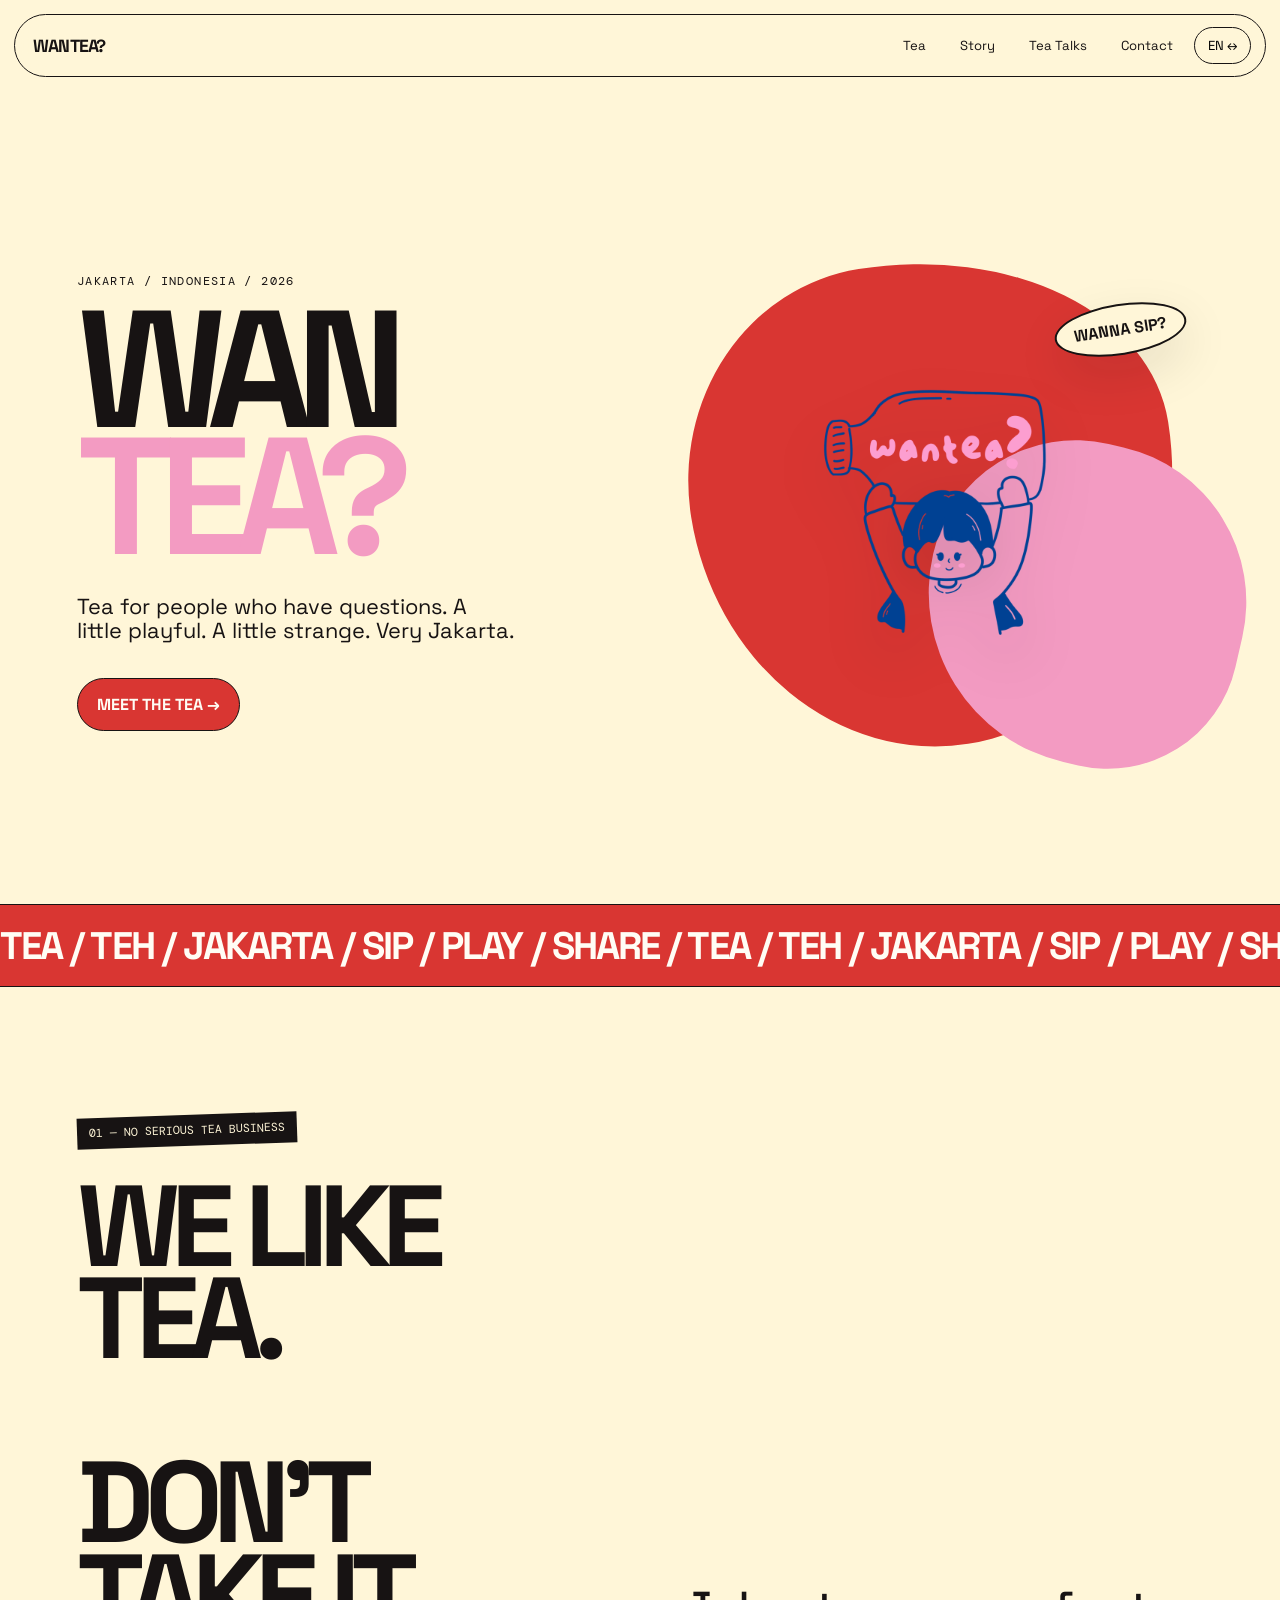
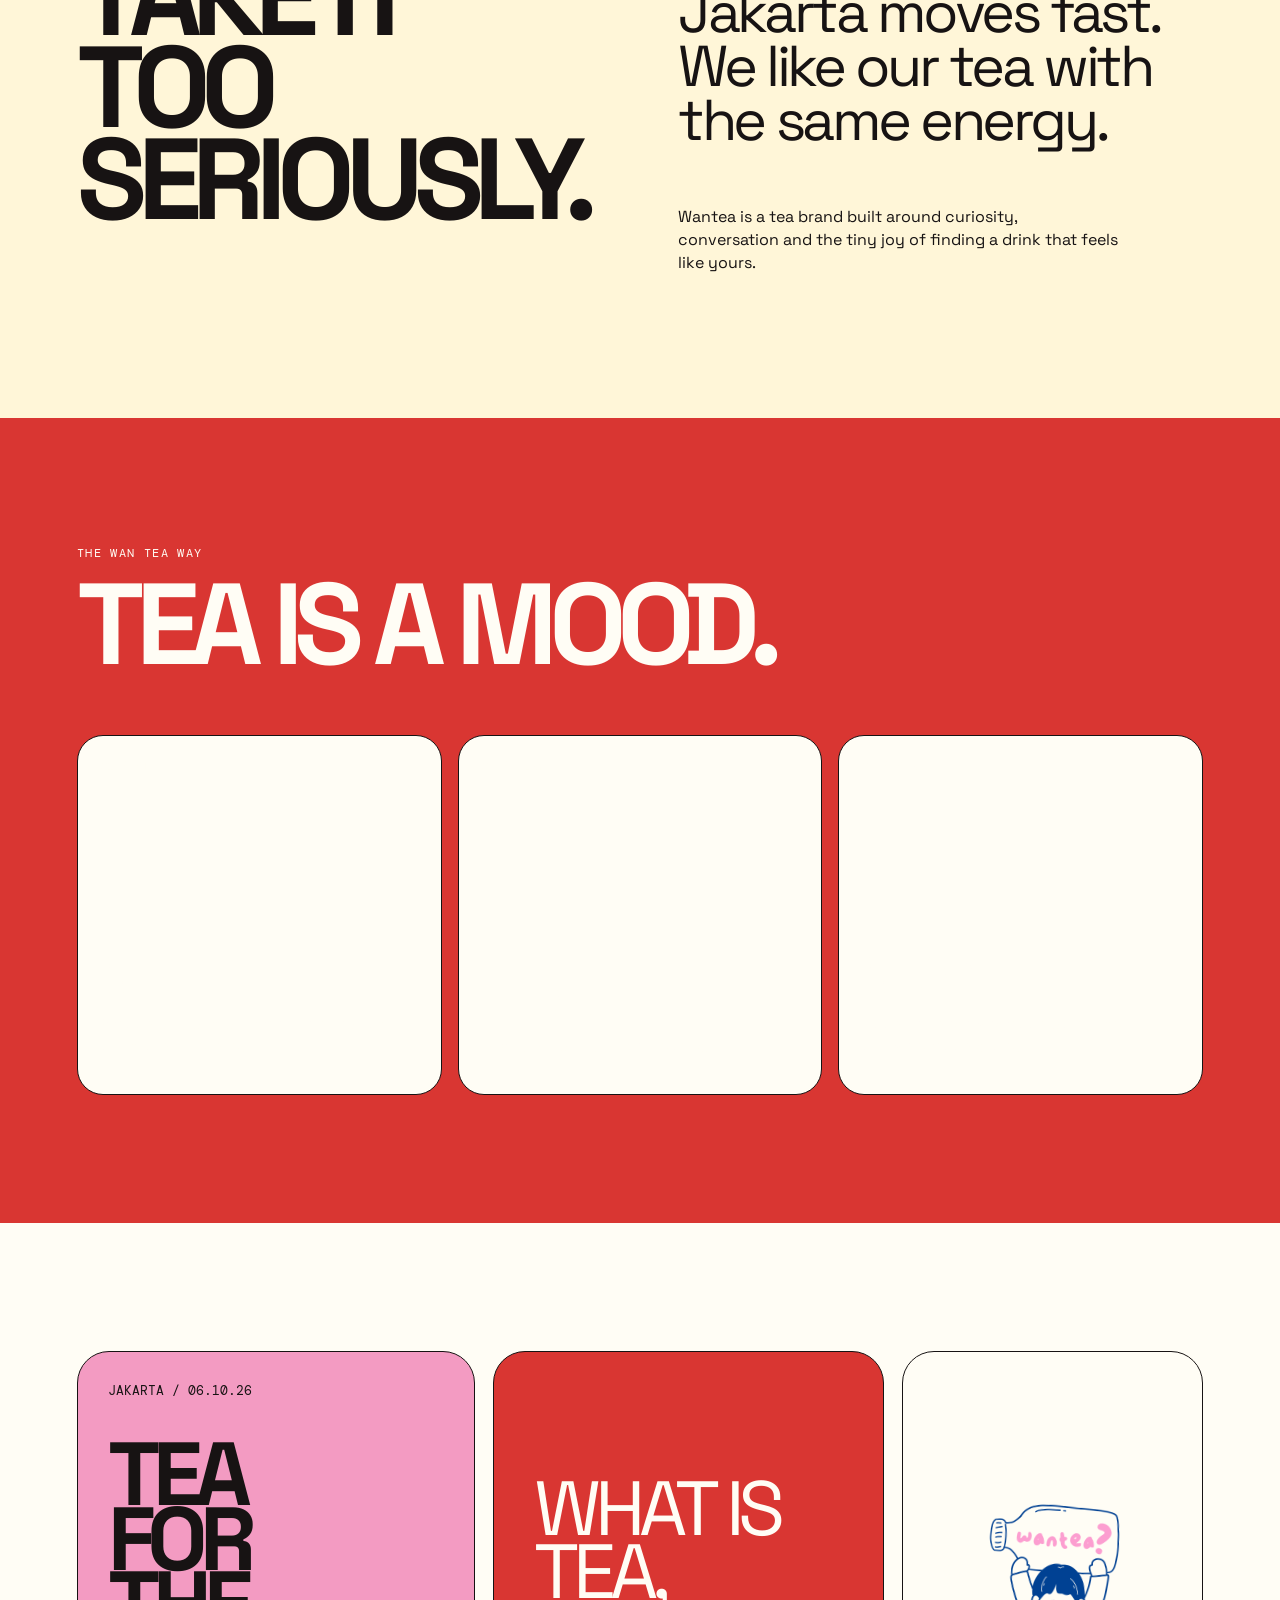
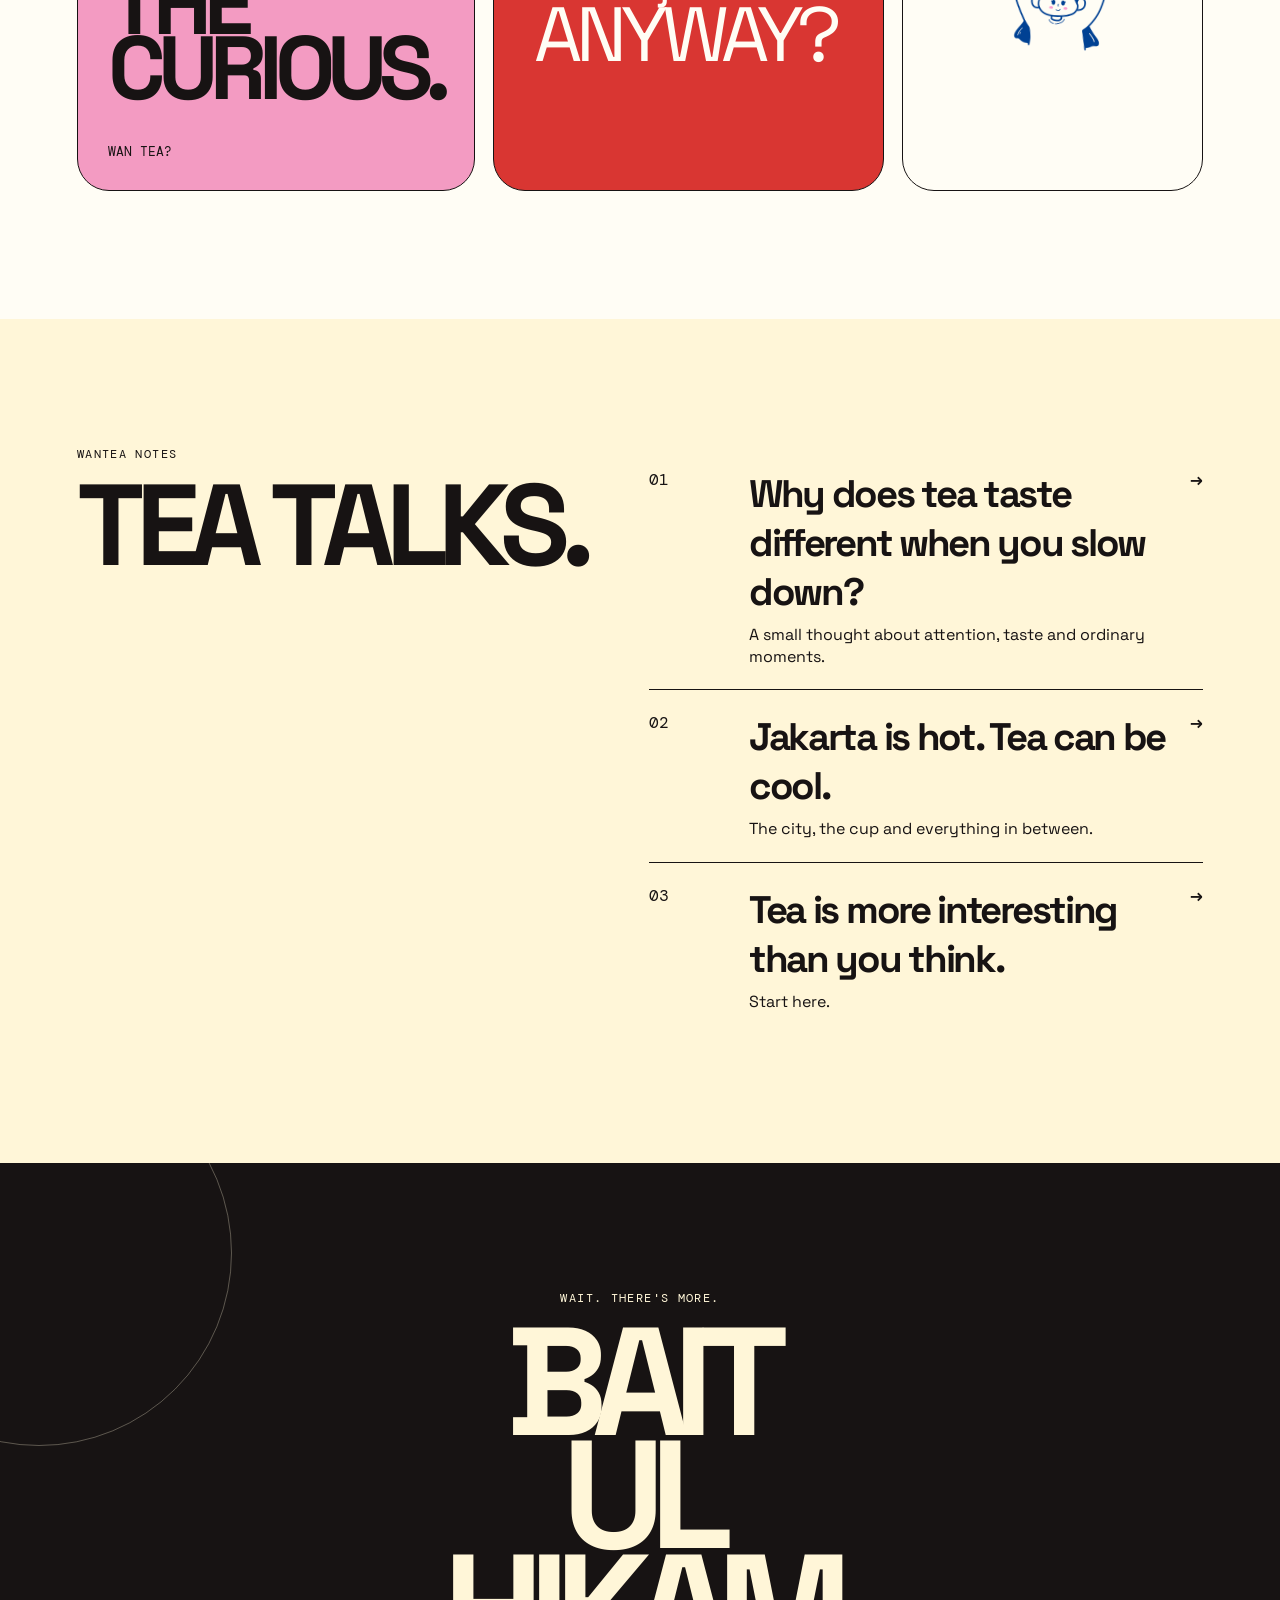
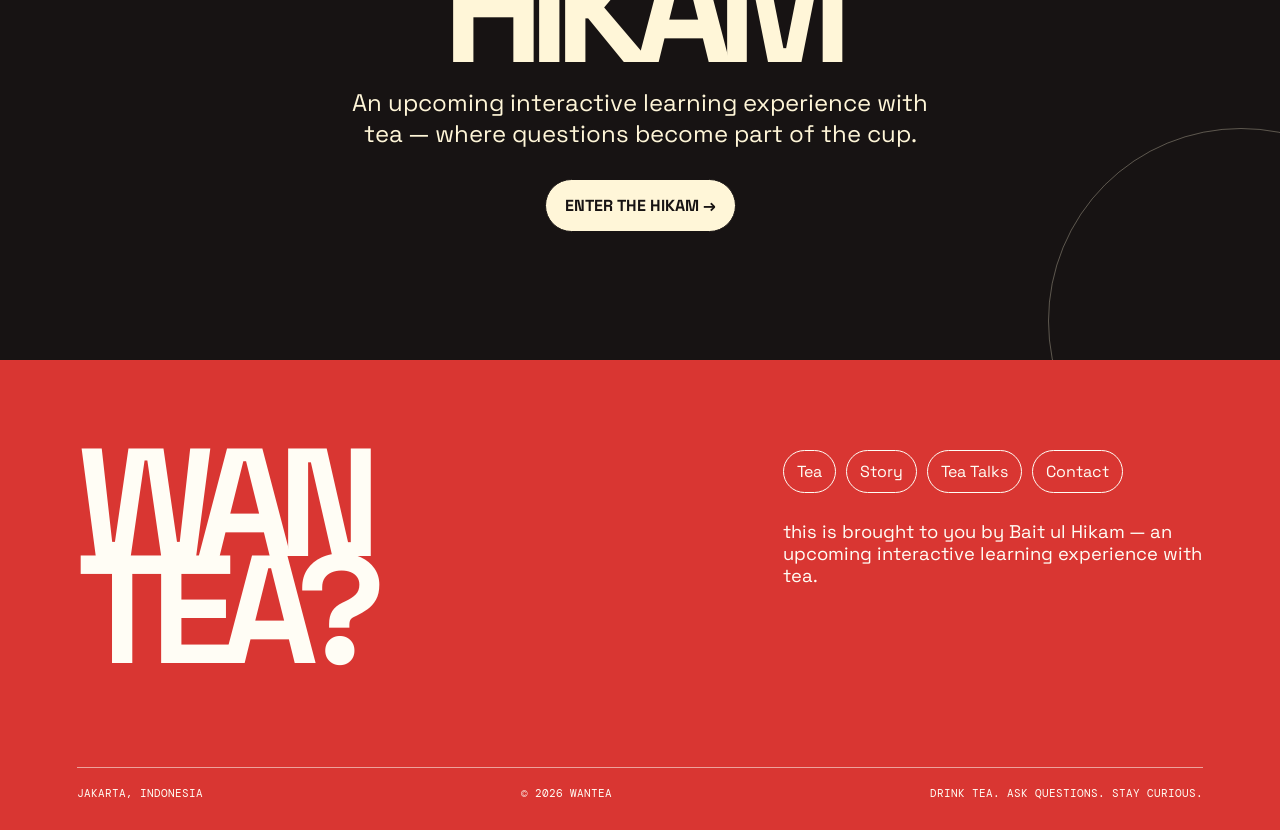
==== index.html @ 4ea0d1c8 "Add files via upload version 0.1 wantea.id" ====
<!doctype html>
<html lang="en">
<head>
<meta charset="utf-8"><meta name="viewport" content="width=device-width,initial-scale=1">
<title>Home — Wantea</title>
<meta name="description" content="Wantea — a playful Jakarta tea universe.">
<link rel="stylesheet" href="assets/style.css">
</head>
<body>
<nav class="nav">
  <a class="brand" href="index.html">WAN TEA?</a>
  <div class="navlinks">
    <a href="menu.html" data-en="Tea" data-id="Teh"></a>
    <a href="story.html" data-en="Story" data-id="Cerita"></a>
    <a href="experiences.html" data-en="Tea Talks" data-id="Tea Talks"></a>
    <a href="contact.html" data-en="Contact" data-id="Kontak"></a>
    <button class="lang"><span data-lang-label></span> ↔</button>
  </div>
  <button class="menu-btn">MENU</button>
</nav>
<main>
<section class="hero">
 <div class="hero-copy reveal">
  <div class="kicker">Jakarta / Indonesia / 2026</div>
  <h1><span>WAN</span><span class="pink">TEA?</span></h1>
  <p class="hero-sub" data-en="Tea for people who have questions. A little playful. A little strange. Very Jakarta."
     data-id="Teh untuk orang-orang yang punya pertanyaan. Sedikit playful. Sedikit aneh. Sangat Jakarta."></p>
  <a class="cta" href="menu.html" data-en="MEET THE TEA →" data-id="KENALAN DENGAN TEH →"></a>
 </div>
 <div class="hero-art reveal">
   <div class="blob"></div><div class="blob2"></div>
   <img class="logo-character" src="assets/wantea-logo.png" alt="Wantea character logo">
   <div class="sticker" data-en="WANNA SIP?" data-id="MAU NYEPOK?"></div>
 </div>
</section>
<div class="marquee"><div class="marquee-track">TEA / TEH / JAKARTA / SIP / PLAY / SHARE / TEA / TEH / JAKARTA / SIP / PLAY / SHARE /</div></div>

<section class="section">
 <div class="intro-grid reveal">
  <div>
   <div class="tape">01 — NO SERIOUS TEA BUSINESS</div>
   <h2 class="section-title" style="margin-top:35px">WE LIKE TEA.<br><span class="outline">WE JUST</span><br>DON'T TAKE IT<br>TOO SERIOUSLY.</h2>
  </div>
  <div>
   <p class="big-copy" data-en="Jakarta moves fast. We like our tea with the same energy."
      data-id="Jakarta bergerak cepat. Kami suka teh dengan energi yang sama."></p>
   <p class="small-copy" data-en="Wantea is a tea brand built around curiosity, conversation and the tiny joy of finding a drink that feels like yours."
      data-id="Wantea adalah brand teh yang dibangun dari rasa ingin tahu, percakapan, dan kebahagiaan kecil saat menemukan minuman yang terasa seperti milikmu."></p>
  </div>
 </div>
</section>

<section class="section red">
 <div class="reveal">
  <div class="kicker">THE WAN TEA WAY</div>
  <h2 class="section-title" data-en="TEA IS A MOOD." data-id="TEH ITU MOOD."></h2>
 </div>
 <div class="cards">
  <article class="card reveal"><span class="num">01 / SIP</span><div><h3 data-en="SIP." data-id="NYEPOK."></h3><p data-en="A good cup can change the direction of an ordinary day." data-id="Secangkir yang enak bisa mengubah arah hari yang biasa."></p></div></article>
  <article class="card reveal"><span class="num">02 / PLAY</span><div><h3 data-en="PLAY." data-id="MAIN."></h3><p data-en="Mix it. Match it. Make it yours." data-id="Campur. Cocokkan. Bikin jadi punyamu."></p></div></article>
  <article class="card reveal"><span class="num">03 / SHARE</span><div><h3 data-en="SHARE." data-id="BAGI."></h3><p data-en="Good tea deserves good company — or a very good story." data-id="Teh enak pantas ditemani orang baik — atau cerita yang seru."></p></div></article>
 </div>
</section>

<section class="section paper">
 <div class="chaos">
  <div class="poster reveal"><small>JAKARTA / 06.10.26</small><h3>TEA<br>FOR<br>THE<br>CURIOUS.</h3><small>WAN TEA?</small></div>
  <div class="quote reveal"><p data-en="WHAT IS TEA, ANYWAY?" data-id="SEBENARNYA, TEH ITU APA?"></p></div>
  <div class="character-panel reveal"><img src="assets/wantea-logo.png" alt="Wantea mascot"></div>
 </div>
</section>

<section class="section">
 <div class="teatalk reveal">
  <div>
   <div class="kicker">WANTEA NOTES</div>
   <h2 class="section-title" data-en="TEA TALKS." data-id="TEA TALKS."></h2>
  </div>
  <div>
   <div class="article"><div class="index">01</div><div><h3 data-en="Why does tea taste different when you slow down?" data-id="Kenapa rasa teh terasa berbeda saat kita melambat?"></h3><p data-en="A small thought about attention, taste and ordinary moments." data-id="Catatan kecil tentang perhatian, rasa, dan momen biasa."></p></div><a href="experiences.html">→</a></div>
   <div class="article"><div class="index">02</div><div><h3 data-en="Jakarta is hot. Tea can be cool." data-id="Jakarta panas. Teh bisa tetap adem."></h3><p data-en="The city, the cup and everything in between." data-id="Kota, secangkir teh, dan semua yang ada di antaranya."></p></div><a href="experiences.html">→</a></div>
   <div class="article"><div class="index">03</div><div><h3 data-en="Tea is more interesting than you think." data-id="Teh lebih menarik dari yang kamu kira."></h3><p data-en="Start here." data-id="Mulai dari sini."></p></div><a href="experiences.html">→</a></div>
  </div>
 </div>
</section>

<section class="hikam">
 <div class="reveal">
  <div class="kicker">WAIT. THERE'S MORE.</div>
  <h2>BAIT<br>UL<br>HIKAM</h2>
  <p data-en="An upcoming interactive learning experience with tea — where questions become part of the cup."
     data-id="Sebuah pengalaman belajar interaktif tentang teh yang akan datang — tempat pertanyaan menjadi bagian dari secangkir teh."></p>
  <a class="cta" style="margin-top:30px;background:var(--cream);color:var(--ink)" href="experiences.html" data-en="ENTER THE HIKAM →" data-id="MASUK KE HIKAM →"></a>
 </div>
</section>
</main>
<footer class="footer">
  <div class="footer-top">
    <div class="footer-logo">WAN<br>TEA?</div>
    <div>
      <div class="footer-links">
        <a href="menu.html" data-en="Tea" data-id="Teh"></a>
        <a href="story.html" data-en="Story" data-id="Cerita"></a>
        <a href="experiences.html" data-en="Tea Talks" data-id="Tea Talks"></a>
        <a href="contact.html" data-en="Contact" data-id="Kontak"></a>
      </div>
      <p style="max-width:420px;font-size:1.15rem;line-height:1.2;margin-top:28px"
         data-en="this is brought to you by Bait ul Hikam — an upcoming interactive learning experience with tea."
         data-id="dipersembahkan oleh Bait ul Hikam — sebuah pengalaman belajar interaktif tentang teh yang akan datang."></p>
    </div>
  </div>
  <div class="footer-note"><span>Jakarta, Indonesia</span><span>© 2026 Wantea</span><span>drink tea. ask questions. stay curious.</span></div>
</footer>
<script src="assets/main.js"></script></body></html>
---- assets/style.css ----
@import url('https://fonts.googleapis.com/css2?family=DM+Mono:wght@400;500&family=Space+Grotesk:wght@400;500;600;700&display=swap');

:root{
  --red:#d93632; --red2:#a91f24; --cream:#fff6d8; --paper:#fffdf5;
  --ink:#171313; --pink:#f39bc2; --blue:#164f9d; --line:#171313;
  --radius:26px; --shadow:0 18px 50px rgba(23,19,19,.10);
}
*{box-sizing:border-box}
html{scroll-behavior:smooth}
body{margin:0;background:var(--cream);color:var(--ink);font-family:"Space Grotesk",system-ui,sans-serif;overflow-x:hidden}
a{color:inherit;text-decoration:none}
button{font:inherit}
img{max-width:100%;display:block}
::selection{background:var(--ink);color:var(--cream)}
.nav{position:fixed;z-index:50;top:14px;left:14px;right:14px;display:flex;align-items:center;justify-content:space-between;padding:12px 14px 12px 18px;border:1.5px solid var(--ink);border-radius:999px;background:rgba(255,246,216,.88);backdrop-filter:blur(14px)}
.brand{font-weight:700;letter-spacing:-.07em;font-size:1.1rem}
.navlinks{display:flex;gap:8px;align-items:center}
.navlinks a,.lang{padding:9px 13px;border-radius:999px;font-size:.82rem}
.navlinks a:hover{background:var(--ink);color:var(--cream)}
.lang{border:1px solid var(--ink);background:transparent;cursor:pointer}
.menu-btn{display:none;border:1px solid var(--ink);background:transparent;border-radius:999px;padding:9px 13px;cursor:pointer}
main{padding-top:76px}
.hero{min-height:92vh;display:grid;grid-template-columns:1.05fr .95fr;align-items:center;padding:7vw 6vw 5vw;position:relative;overflow:hidden}
.hero-copy{position:relative;z-index:2}
.kicker{font-family:"DM Mono",monospace;font-size:.72rem;text-transform:uppercase;letter-spacing:.12em;margin-bottom:18px}
.hero h1{font-size:clamp(5rem,13vw,13rem);line-height:.76;letter-spacing:-.095em;margin:0;max-width:7ch}
.hero h1 span{display:block}
.hero h1 .pink{color:var(--pink)}
.hero-sub{font-size:clamp(1.05rem,1.7vw,1.45rem);line-height:1.1;max-width:440px;margin:35px 0}
.cta{display:inline-flex;align-items:center;gap:12px;border:1.5px solid var(--ink);background:var(--red);color:var(--paper);padding:15px 19px;border-radius:999px;font-weight:700;transition:.2s transform,.2s background}
.cta:hover{transform:translateY(-3px);background:var(--ink)}
.cta.alt{background:transparent;color:var(--ink)}
.hero-art{position:relative;min-height:620px;display:grid;place-items:center}
.blob{position:absolute;width:min(38vw,520px);aspect-ratio:1;background:var(--red);border-radius:42% 58% 51% 49% / 45% 41% 59% 55%;transform:rotate(-9deg)}
.blob2{position:absolute;width:min(25vw,340px);aspect-ratio:1;background:var(--pink);border-radius:48% 52% 43% 57%;transform:translate(150px,100px) rotate(13deg)}
.logo-character{position:relative;width:min(30vw,390px);filter:drop-shadow(0 22px 30px rgba(23,19,19,.16));animation:float 4s ease-in-out infinite}
@keyframes float{50%{transform:translateY(-12px) rotate(1deg)}}
.sticker{position:absolute;background:var(--cream);border:2px solid var(--ink);padding:13px 18px;border-radius:50%;font-weight:700;transform:rotate(-9deg);right:3%;top:18%;box-shadow:var(--shadow)}
.marquee{background:var(--red);color:var(--paper);border-block:1.5px solid var(--ink);overflow:hidden;white-space:nowrap}
.marquee-track{display:inline-flex;gap:50px;padding:16px 0;animation:marquee 22s linear infinite;font-size:clamp(1.5rem,3vw,3rem);font-weight:700;letter-spacing:-.05em}
@keyframes marquee{to{transform:translateX(-50%)}}
.section{padding:10vw 6vw;position:relative}
.section.red{background:var(--red);color:var(--paper)}
.section.paper{background:var(--paper)}
.section-title{font-size:clamp(3.5rem,9vw,9rem);line-height:.8;letter-spacing:-.08em;margin:0 0 5vw;max-width:10ch}
.section-title .outline{-webkit-text-stroke:1.5px currentColor;color:transparent}
.intro-grid{display:grid;grid-template-columns:1fr 1fr;gap:6vw;align-items:end}
.big-copy{font-size:clamp(2rem,4.5vw,5rem);line-height:.94;letter-spacing:-.06em}
.small-copy{font-size:1rem;line-height:1.45;max-width:440px}
.cards{display:grid;grid-template-columns:repeat(3,1fr);gap:16px}
.card{border:1.5px solid var(--ink);border-radius:var(--radius);padding:22px;min-height:360px;display:flex;flex-direction:column;justify-content:space-between;overflow:hidden;position:relative;background:var(--paper);transition:.25s transform,.25s background}
.card:hover{transform:rotate(-1deg) translateY(-6px);background:var(--pink)}
.card .num{font-family:"DM Mono",monospace;font-size:.75rem}
.card h3{font-size:clamp(2rem,4vw,4rem);letter-spacing:-.07em;line-height:.82;margin:0}
.card p{max-width:300px;line-height:1.35}
.product-art{height:160px;border:1.5px solid var(--ink);border-radius:20px;background:var(--cream);display:grid;place-items:center;position:relative;overflow:hidden}
.product-art:before{content:"";width:95px;height:120px;background:var(--red);border:1.5px solid var(--ink);border-radius:18px 18px 35px 35px;transform:rotate(7deg);position:absolute}
.product-art:after{content:"WAN TEA?";z-index:1;color:var(--cream);font-weight:700;transform:rotate(-5deg)}
.tape{display:inline-block;background:var(--ink);color:var(--cream);padding:8px 12px;font-family:"DM Mono",monospace;font-size:.72rem;transform:rotate(-2deg)}
.chaos{display:grid;grid-template-columns:1fr 1.3fr 1fr;gap:18px;align-items:stretch}
.chaos > *{min-height:440px}
.poster{background:var(--pink);border:1.5px solid var(--ink);border-radius:32px;padding:30px;display:flex;flex-direction:column;justify-content:space-between;transform:rotate(-2deg)}
.poster h3{font-size:clamp(3rem,7vw,7rem);line-height:.72;letter-spacing:-.09em;margin:0}
.poster small{font-family:"DM Mono",monospace}
.quote{background:var(--red);color:var(--paper);border:1.5px solid var(--ink);border-radius:32px;padding:40px;display:flex;align-items:center;justify-content:center;transform:rotate(2deg)}
.quote p{font-size:clamp(2.5rem,6vw,6rem);line-height:.82;letter-spacing:-.08em;margin:0}
.character-panel{border:1.5px solid var(--ink);border-radius:32px;background:var(--paper);display:grid;place-items:center;overflow:hidden}
.character-panel img{width:75%;transform:rotate(4deg)}
.teatalk{display:grid;grid-template-columns:1fr 1fr;gap:18px}
.article{border-top:1.5px solid var(--ink);padding:22px 0;display:grid;grid-template-columns:80px 1fr auto;gap:20px;align-items:start}
.article:first-child{border-top:0}
.article .index{font-family:"DM Mono",monospace}
.article h3{margin:0;font-size:clamp(1.8rem,3vw,3.5rem);letter-spacing:-.06em}
.article p{margin:8px 0 0;line-height:1.35}
.article a{font-weight:700}
.hikam{min-height:75vh;display:grid;place-items:center;text-align:center;background:var(--ink);color:var(--cream);padding:10vw 6vw;position:relative;overflow:hidden}
.hikam:before,.hikam:after{content:"";position:absolute;width:30vw;height:30vw;border:1px solid rgba(255,246,216,.3);border-radius:50%}
.hikam:before{left:-12vw;top:-8vw}.hikam:after{right:-12vw;bottom:-12vw}
.hikam h2{font-size:clamp(4rem,12vw,13rem);line-height:.74;letter-spacing:-.1em;margin:20px 0}
.hikam p{font-size:clamp(1rem,2vw,1.5rem);max-width:580px;margin:auto;line-height:1.3}
.footer{background:var(--red);color:var(--paper);padding:7vw 6vw 30px}
.footer-top{display:flex;justify-content:space-between;gap:30px;align-items:flex-start}
.footer-logo{font-size:clamp(4rem,12vw,12rem);line-height:.7;letter-spacing:-.1em;font-weight:700}
.footer-links{display:flex;gap:10px;flex-wrap:wrap;max-width:420px}
.footer-links a{border:1px solid var(--paper);border-radius:999px;padding:10px 13px}
.footer-note{margin-top:8vw;border-top:1px solid rgba(255,253,245,.55);padding-top:18px;display:flex;justify-content:space-between;gap:20px;font-family:"DM Mono",monospace;font-size:.68rem;text-transform:uppercase}
.page-hero{padding:12vw 6vw 8vw;background:var(--red);color:var(--paper);min-height:60vh;display:flex;flex-direction:column;justify-content:end}
.page-hero h1{font-size:clamp(5rem,15vw,15rem);line-height:.7;letter-spacing:-.1em;margin:20px 0 0}
.page-hero p{max-width:600px;font-size:1.15rem;line-height:1.35}
.menu-grid{display:grid;grid-template-columns:repeat(2,1fr);gap:20px}
.menu-item{border:1.5px solid var(--ink);border-radius:30px;padding:24px;background:var(--paper);min-height:430px;display:flex;flex-direction:column;justify-content:space-between}
.menu-item:nth-child(2n){transform:translateY(45px);background:var(--pink)}
.menu-item h2{font-size:clamp(3rem,6vw,6rem);letter-spacing:-.08em;line-height:.75;margin:0}
.menu-item .meta{display:flex;justify-content:space-between;font-family:"DM Mono",monospace;font-size:.72rem}
.menu-item .note{font-size:1.1rem;max-width:390px}
.contact-grid{display:grid;grid-template-columns:1fr 1fr;gap:20px}
.contact-box{border:1.5px solid var(--ink);border-radius:30px;padding:30px;background:var(--paper);min-height:320px}
.contact-box h2{font-size:clamp(2.5rem,5vw,5rem);letter-spacing:-.07em;line-height:.8;margin:0 0 30px}
.form{display:grid;gap:12px}
input,textarea{width:100%;border:1.5px solid var(--ink);background:var(--cream);padding:15px;border-radius:15px;font:inherit}
textarea{min-height:140px;resize:vertical}
.lang-hide{display:none}
.reveal{opacity:0;transform:translateY(30px);transition:opacity .7s ease,transform .7s ease}
.reveal.visible{opacity:1;transform:none}
@media(max-width:850px){
 .navlinks{display:none}.menu-btn{display:block}
 .nav.open .navlinks{display:flex;position:absolute;top:64px;left:0;right:0;background:var(--cream);border:1.5px solid var(--ink);border-radius:24px;padding:10px;flex-direction:column;align-items:stretch}
 .nav.open .navlinks a{text-align:center}
 .hero{grid-template-columns:1fr;padding:15vw 6vw 8vw}.hero-art{min-height:420px}.blob{width:72vw}.blob2{width:48vw}.logo-character{width:58vw}
 .hero h1{font-size:clamp(4.6rem,19vw,9rem)}
 .intro-grid,.teatalk,.contact-grid{grid-template-columns:1fr}
 .cards,.menu-grid{grid-template-columns:1fr}
 .menu-item:nth-child(2n){transform:none}
 .chaos{grid-template-columns:1fr}.chaos > *{min-height:330px}
 .footer-top{flex-direction:column}.footer-note{flex-direction:column}
}
@media(prefers-reduced-motion:reduce){*{scroll-behavior:auto!important;animation:none!important;transition:none!important}}
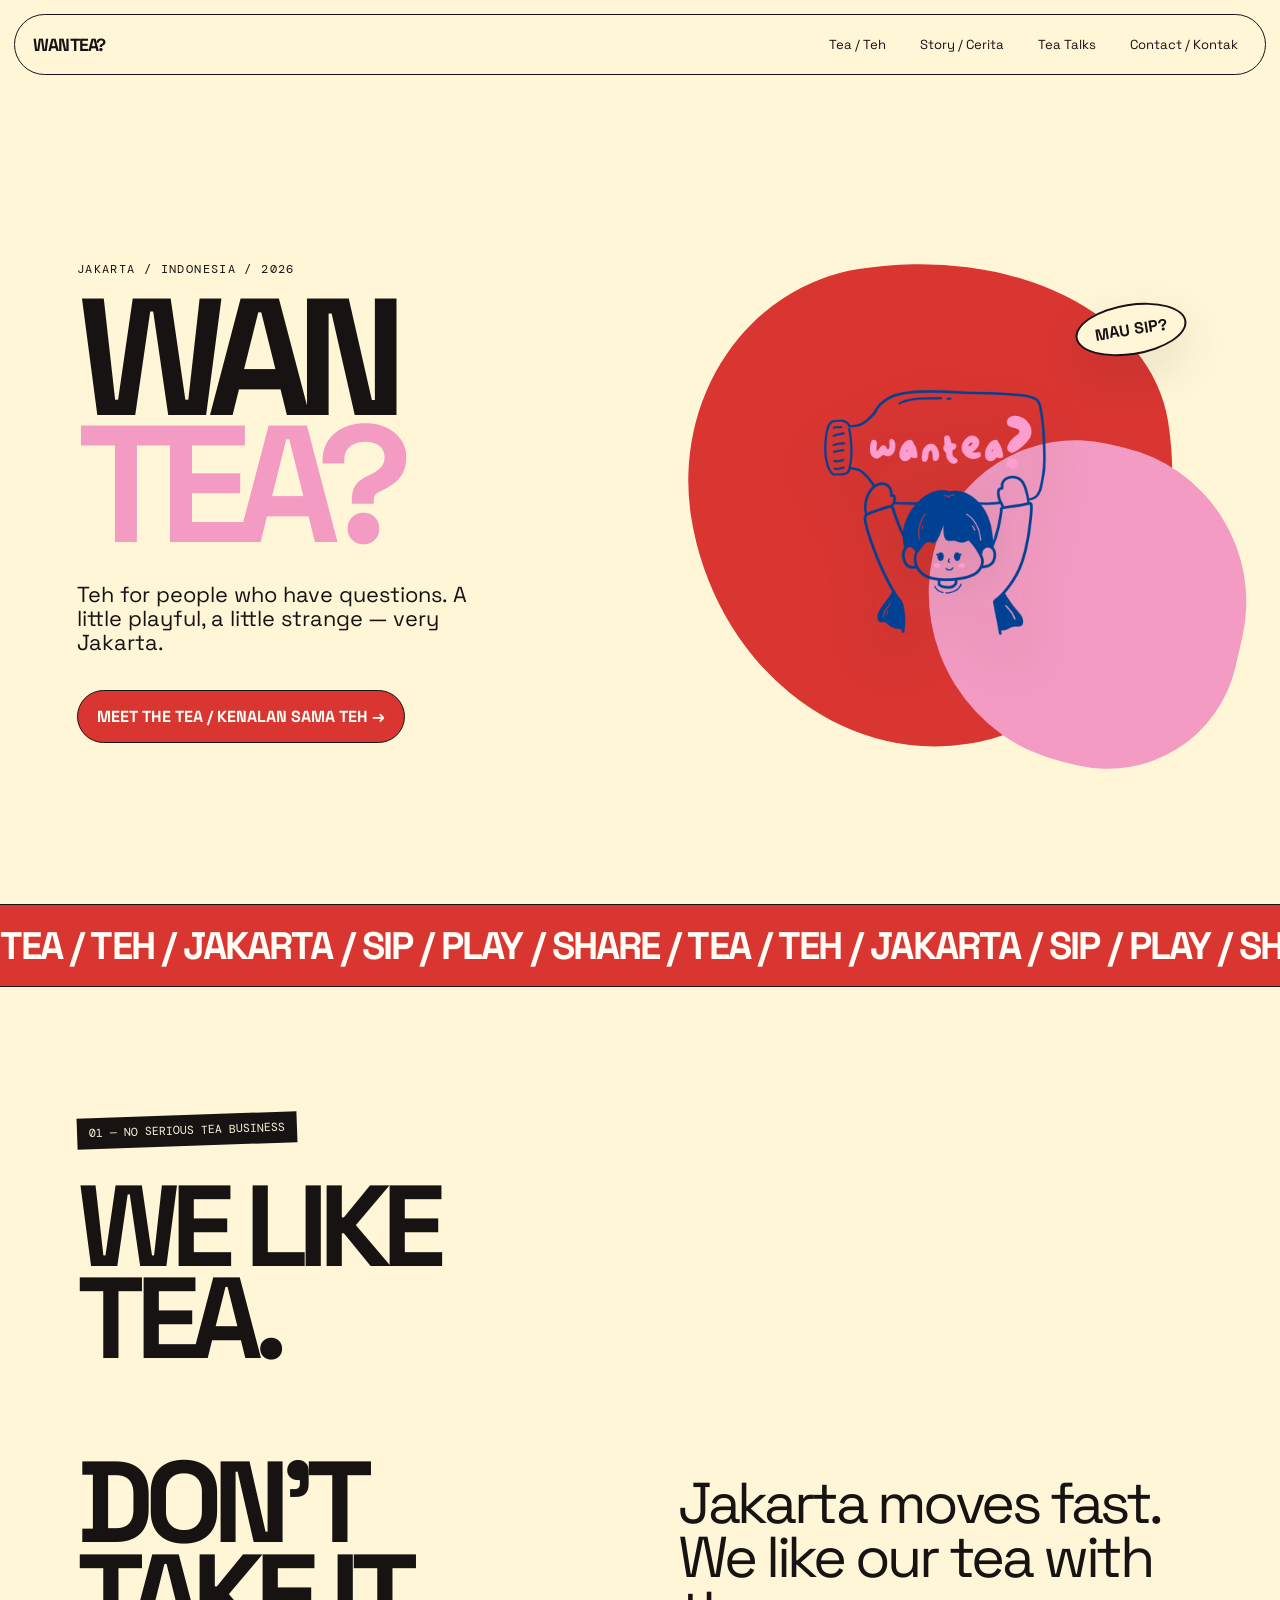
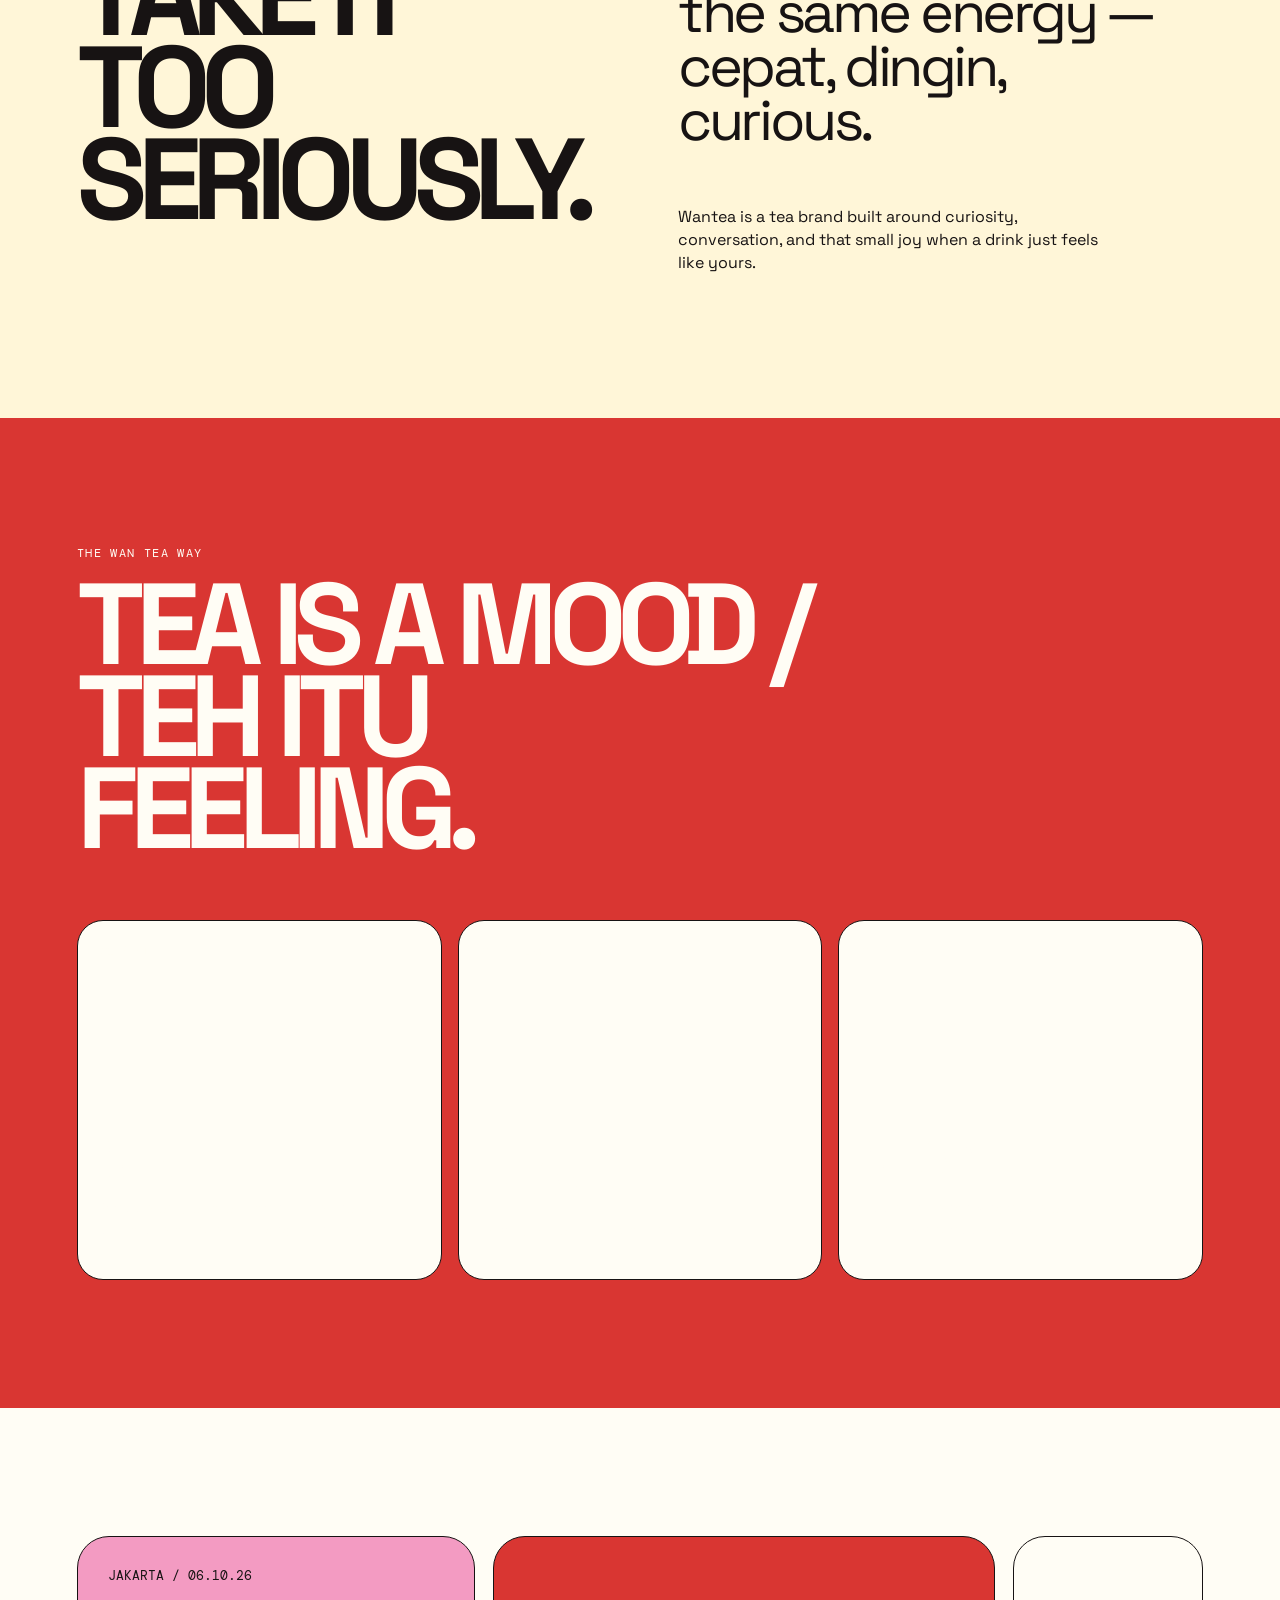
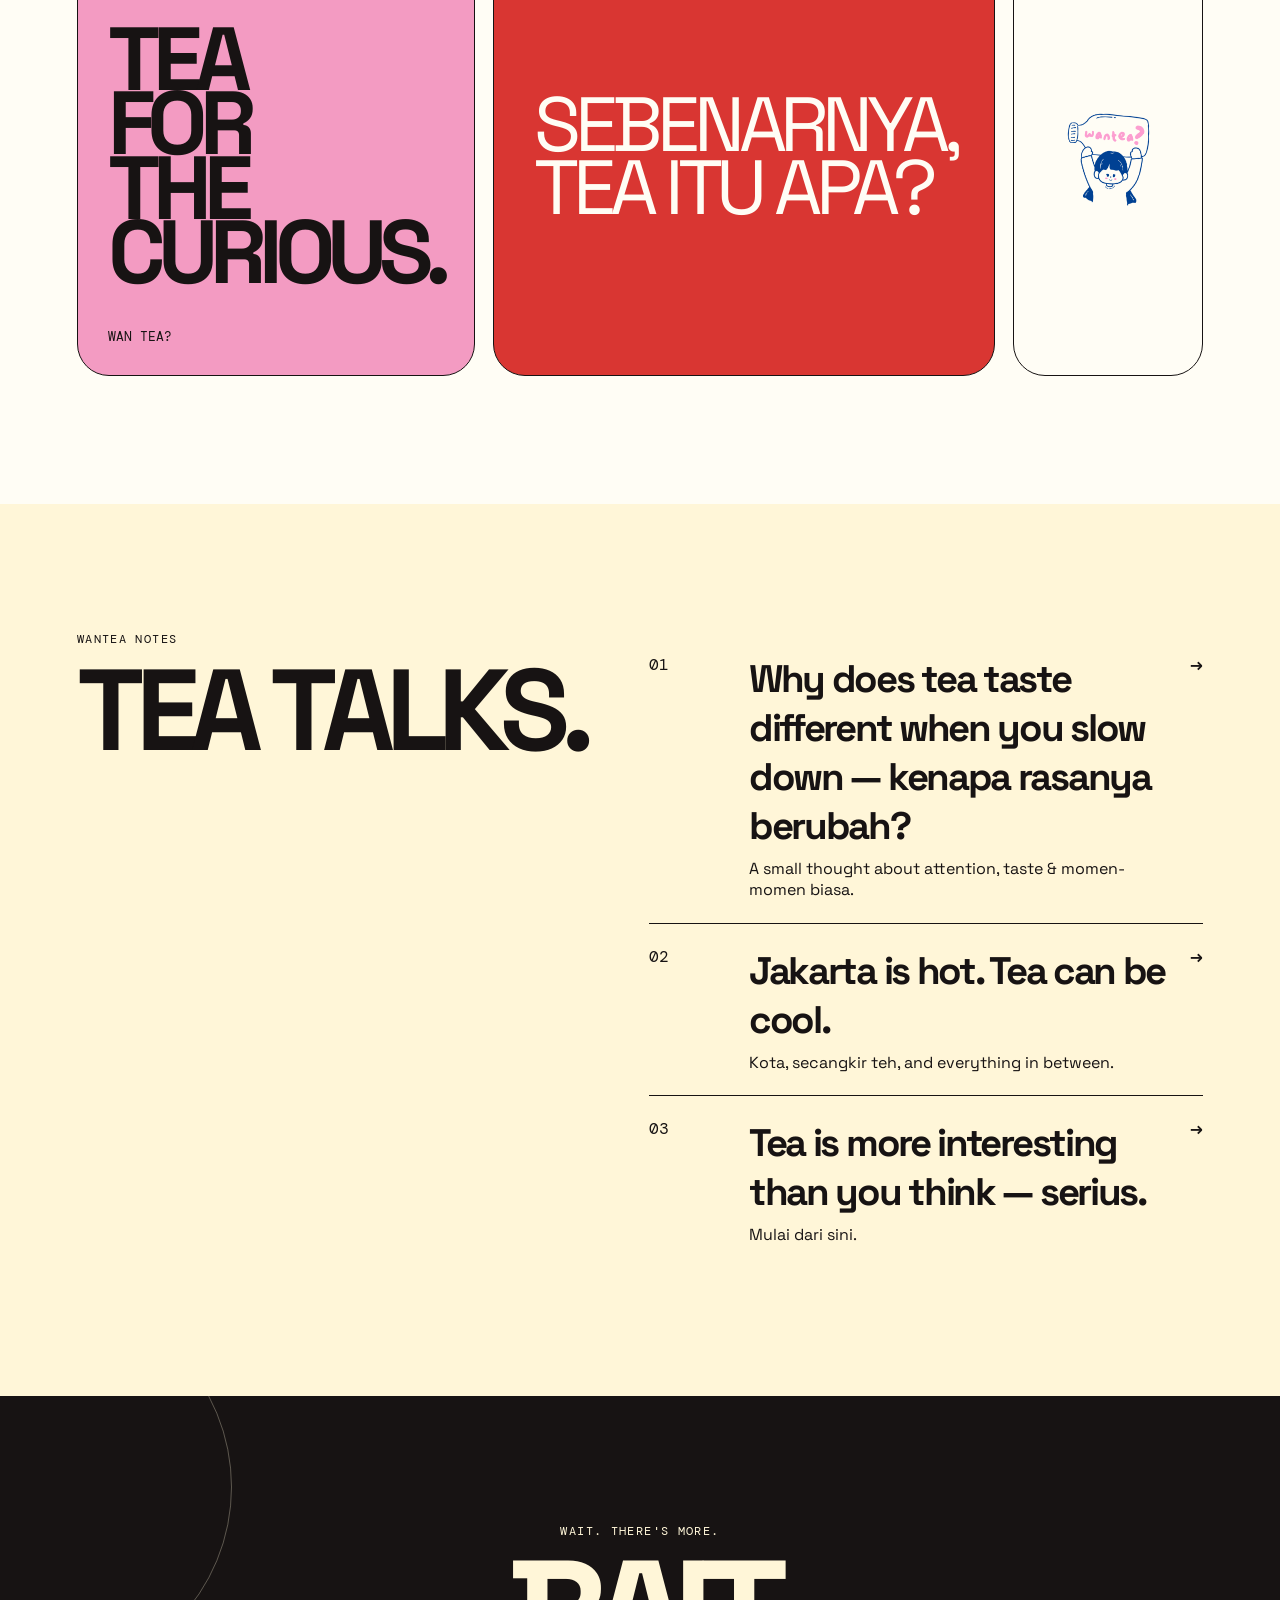
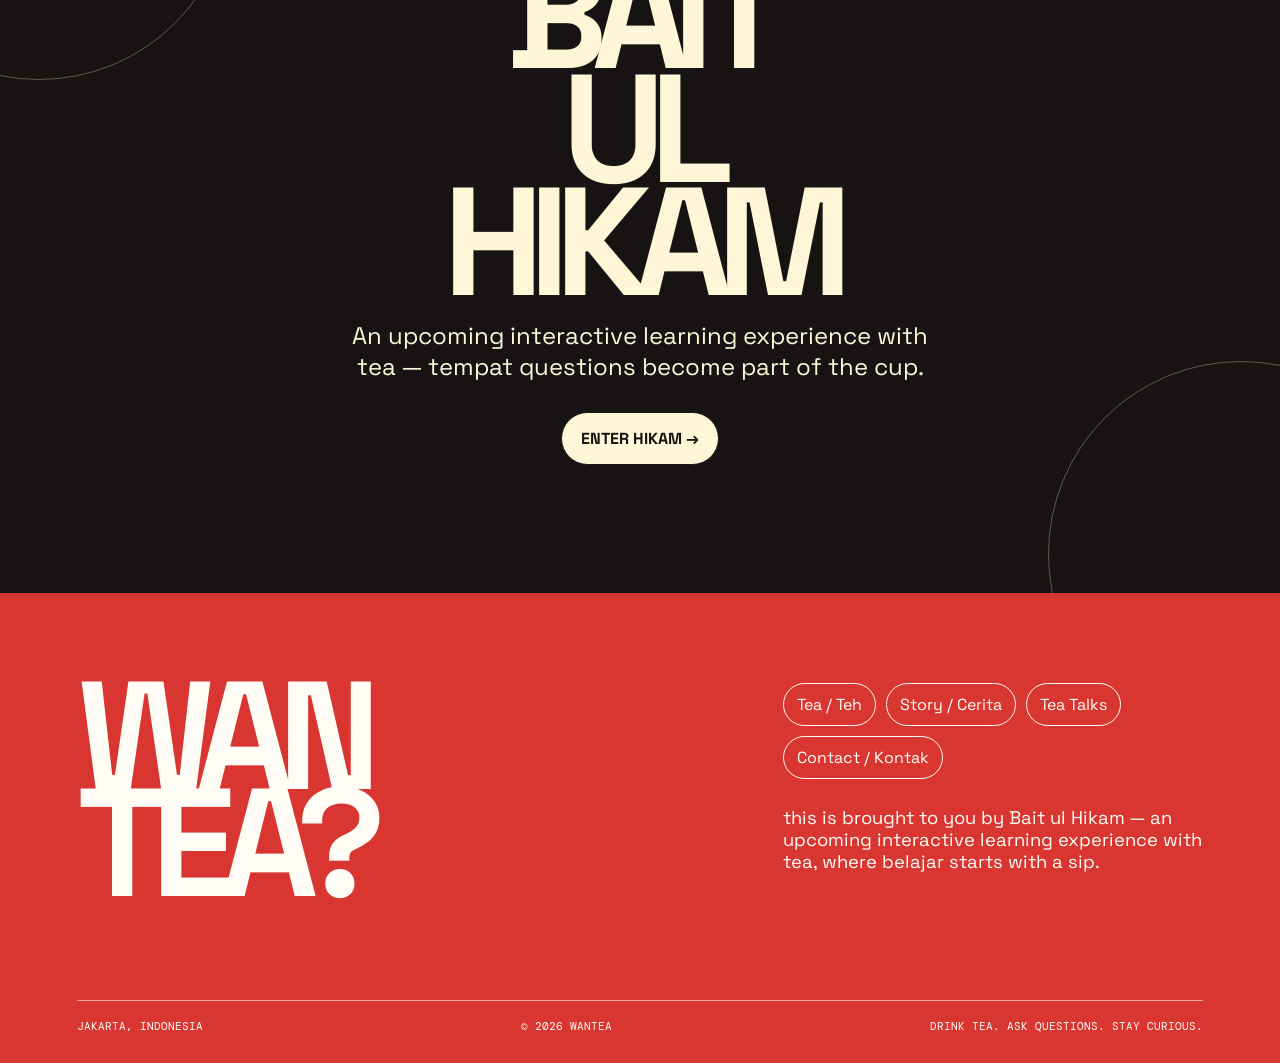
==== commit 5bc325b5: "Add files via upload v0.2 wantea.id" ====
--- a/index.html
+++ b/index.html
@@ -1,5 +1,5 @@
 <!doctype html>
-<html lang="en">
+<html lang="id">
 <head>
 <meta charset="utf-8"><meta name="viewport" content="width=device-width,initial-scale=1">
 <title>Home — Wantea</title>
@@ -10,11 +10,10 @@
 <nav class="nav">
   <a class="brand" href="index.html">WAN TEA?</a>
   <div class="navlinks">
-    <a href="menu.html" data-en="Tea" data-id="Teh"></a>
-    <a href="story.html" data-en="Story" data-id="Cerita"></a>
-    <a href="experiences.html" data-en="Tea Talks" data-id="Tea Talks"></a>
-    <a href="contact.html" data-en="Contact" data-id="Kontak"></a>
-    <button class="lang"><span data-lang-label></span> ↔</button>
+    <a href="menu.html">Tea / Teh</a>
+    <a href="story.html">Story / Cerita</a>
+    <a href="experiences.html">Tea Talks</a>
+    <a href="contact.html">Contact / Kontak</a>
   </div>
   <button class="menu-btn">MENU</button>
 </nav>
@@ -23,14 +22,13 @@
  <div class="hero-copy reveal">
   <div class="kicker">Jakarta / Indonesia / 2026</div>
   <h1><span>WAN</span><span class="pink">TEA?</span></h1>
-  <p class="hero-sub" data-en="Tea for people who have questions. A little playful. A little strange. Very Jakarta."
-     data-id="Teh untuk orang-orang yang punya pertanyaan. Sedikit playful. Sedikit aneh. Sangat Jakarta."></p>
-  <a class="cta" href="menu.html" data-en="MEET THE TEA →" data-id="KENALAN DENGAN TEH →"></a>
+  <p class="hero-sub">Teh for people who have questions. A little playful, a little strange — very Jakarta.</p>
+  <a class="cta" href="menu.html">MEET THE TEA / KENALAN SAMA TEH →</a>
  </div>
  <div class="hero-art reveal">
    <div class="blob"></div><div class="blob2"></div>
    <img class="logo-character" src="assets/wantea-logo.png" alt="Wantea character logo">
-   <div class="sticker" data-en="WANNA SIP?" data-id="MAU NYEPOK?"></div>
+   <div class="sticker">MAU SIP?</div>
  </div>
 </section>
 <div class="marquee"><div class="marquee-track">TEA / TEH / JAKARTA / SIP / PLAY / SHARE / TEA / TEH / JAKARTA / SIP / PLAY / SHARE /</div></div>
@@ -42,10 +40,8 @@
    <h2 class="section-title" style="margin-top:35px">WE LIKE TEA.<br><span class="outline">WE JUST</span><br>DON'T TAKE IT<br>TOO SERIOUSLY.</h2>
   </div>
   <div>
-   <p class="big-copy" data-en="Jakarta moves fast. We like our tea with the same energy."
-      data-id="Jakarta bergerak cepat. Kami suka teh dengan energi yang sama."></p>
-   <p class="small-copy" data-en="Wantea is a tea brand built around curiosity, conversation and the tiny joy of finding a drink that feels like yours."
-      data-id="Wantea adalah brand teh yang dibangun dari rasa ingin tahu, percakapan, dan kebahagiaan kecil saat menemukan minuman yang terasa seperti milikmu."></p>
+   <p class="big-copy">Jakarta moves fast. We like our tea with the same energy — cepat, dingin, curious.</p>
+   <p class="small-copy">Wantea is a tea brand built around curiosity, conversation, and that small joy when a drink just feels like yours.</p>
   </div>
  </div>
 </section>
@@ -53,19 +49,19 @@
 <section class="section red">
  <div class="reveal">
   <div class="kicker">THE WAN TEA WAY</div>
-  <h2 class="section-title" data-en="TEA IS A MOOD." data-id="TEH ITU MOOD."></h2>
+  <h2 class="section-title">TEA IS A MOOD / TEH ITU FEELING.</h2>
  </div>
  <div class="cards">
-  <article class="card reveal"><span class="num">01 / SIP</span><div><h3 data-en="SIP." data-id="NYEPOK."></h3><p data-en="A good cup can change the direction of an ordinary day." data-id="Secangkir yang enak bisa mengubah arah hari yang biasa."></p></div></article>
-  <article class="card reveal"><span class="num">02 / PLAY</span><div><h3 data-en="PLAY." data-id="MAIN."></h3><p data-en="Mix it. Match it. Make it yours." data-id="Campur. Cocokkan. Bikin jadi punyamu."></p></div></article>
-  <article class="card reveal"><span class="num">03 / SHARE</span><div><h3 data-en="SHARE." data-id="BAGI."></h3><p data-en="Good tea deserves good company — or a very good story." data-id="Teh enak pantas ditemani orang baik — atau cerita yang seru."></p></div></article>
+  <article class="card reveal"><span class="num">01 / SIP</span><div><h3>SIP.</h3><p>A good cup can change the direction of an ordinary day — sesimpel itu.</p></div></article>
+  <article class="card reveal"><span class="num">02 / PLAY</span><div><h3>PLAY.</h3><p>Mix it. Match it. Bikin it yours.</p></div></article>
+  <article class="card reveal"><span class="num">03 / SHARE</span><div><h3>SHARE.</h3><p>Good tea deserves good company — atau a very good story.</p></div></article>
  </div>
 </section>
 
 <section class="section paper">
  <div class="chaos">
   <div class="poster reveal"><small>JAKARTA / 06.10.26</small><h3>TEA<br>FOR<br>THE<br>CURIOUS.</h3><small>WAN TEA?</small></div>
-  <div class="quote reveal"><p data-en="WHAT IS TEA, ANYWAY?" data-id="SEBENARNYA, TEH ITU APA?"></p></div>
+  <div class="quote reveal"><p>SEBENARNYA, TEA ITU APA?</p></div>
   <div class="character-panel reveal"><img src="assets/wantea-logo.png" alt="Wantea mascot"></div>
  </div>
 </section>
@@ -74,12 +70,12 @@
  <div class="teatalk reveal">
   <div>
    <div class="kicker">WANTEA NOTES</div>
-   <h2 class="section-title" data-en="TEA TALKS." data-id="TEA TALKS."></h2>
+   <h2 class="section-title">TEA TALKS.</h2>
   </div>
   <div>
-   <div class="article"><div class="index">01</div><div><h3 data-en="Why does tea taste different when you slow down?" data-id="Kenapa rasa teh terasa berbeda saat kita melambat?"></h3><p data-en="A small thought about attention, taste and ordinary moments." data-id="Catatan kecil tentang perhatian, rasa, dan momen biasa."></p></div><a href="experiences.html">→</a></div>
-   <div class="article"><div class="index">02</div><div><h3 data-en="Jakarta is hot. Tea can be cool." data-id="Jakarta panas. Teh bisa tetap adem."></h3><p data-en="The city, the cup and everything in between." data-id="Kota, secangkir teh, dan semua yang ada di antaranya."></p></div><a href="experiences.html">→</a></div>
-   <div class="article"><div class="index">03</div><div><h3 data-en="Tea is more interesting than you think." data-id="Teh lebih menarik dari yang kamu kira."></h3><p data-en="Start here." data-id="Mulai dari sini."></p></div><a href="experiences.html">→</a></div>
+   <div class="article"><div class="index">01</div><div><h3>Why does tea taste different when you slow down — kenapa rasanya berubah?</h3><p>A small thought about attention, taste & momen-momen biasa.</p></div><a href="experiences.html">→</a></div>
+   <div class="article"><div class="index">02</div><div><h3>Jakarta is hot. Tea can be cool.</h3><p>Kota, secangkir teh, and everything in between.</p></div><a href="experiences.html">→</a></div>
+   <div class="article"><div class="index">03</div><div><h3>Tea is more interesting than you think — serius.</h3><p>Mulai dari sini.</p></div><a href="experiences.html">→</a></div>
   </div>
  </div>
 </section>
@@ -88,9 +84,8 @@
  <div class="reveal">
   <div class="kicker">WAIT. THERE'S MORE.</div>
   <h2>BAIT<br>UL<br>HIKAM</h2>
-  <p data-en="An upcoming interactive learning experience with tea — where questions become part of the cup."
-     data-id="Sebuah pengalaman belajar interaktif tentang teh yang akan datang — tempat pertanyaan menjadi bagian dari secangkir teh."></p>
-  <a class="cta" style="margin-top:30px;background:var(--cream);color:var(--ink)" href="experiences.html" data-en="ENTER THE HIKAM →" data-id="MASUK KE HIKAM →"></a>
+  <p>An upcoming interactive learning experience with tea — tempat questions become part of the cup.</p>
+  <a class="cta" style="margin-top:30px;background:var(--cream);color:var(--ink)" href="experiences.html">ENTER HIKAM →</a>
  </div>
 </section>
 </main>
@@ -99,14 +94,13 @@
     <div class="footer-logo">WAN<br>TEA?</div>
     <div>
       <div class="footer-links">
-        <a href="menu.html" data-en="Tea" data-id="Teh"></a>
-        <a href="story.html" data-en="Story" data-id="Cerita"></a>
-        <a href="experiences.html" data-en="Tea Talks" data-id="Tea Talks"></a>
-        <a href="contact.html" data-en="Contact" data-id="Kontak"></a>
+        <a href="menu.html">Tea / Teh</a>
+        <a href="story.html">Story / Cerita</a>
+        <a href="experiences.html">Tea Talks</a>
+        <a href="contact.html">Contact / Kontak</a>
       </div>
       <p style="max-width:420px;font-size:1.15rem;line-height:1.2;margin-top:28px"
-         data-en="this is brought to you by Bait ul Hikam — an upcoming interactive learning experience with tea."
-         data-id="dipersembahkan oleh Bait ul Hikam — sebuah pengalaman belajar interaktif tentang teh yang akan datang."></p>
+        >this is brought to you by Bait ul Hikam — an upcoming interactive learning experience with tea, where belajar starts with a sip.</p>
     </div>
   </div>
   <div class="footer-note"><span>Jakarta, Indonesia</span><span>© 2026 Wantea</span><span>drink tea. ask questions. stay curious.</span></div>
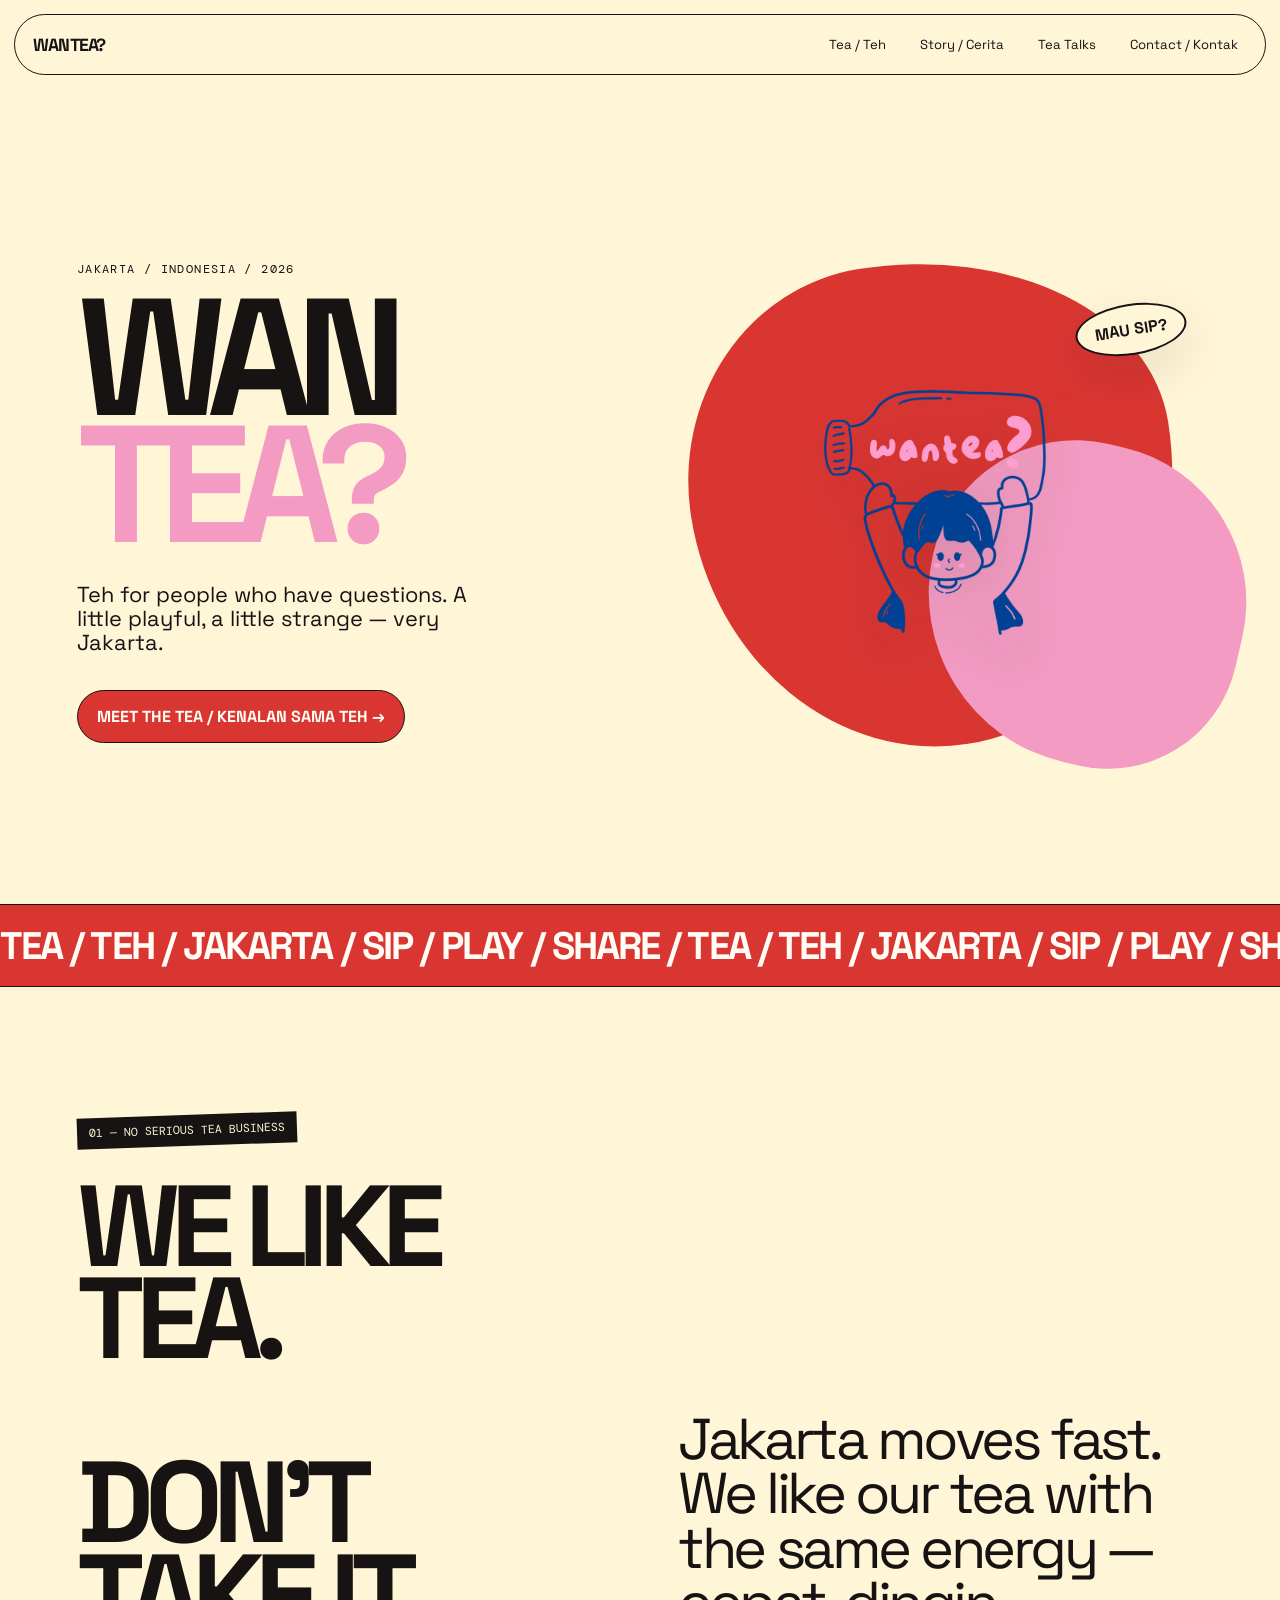
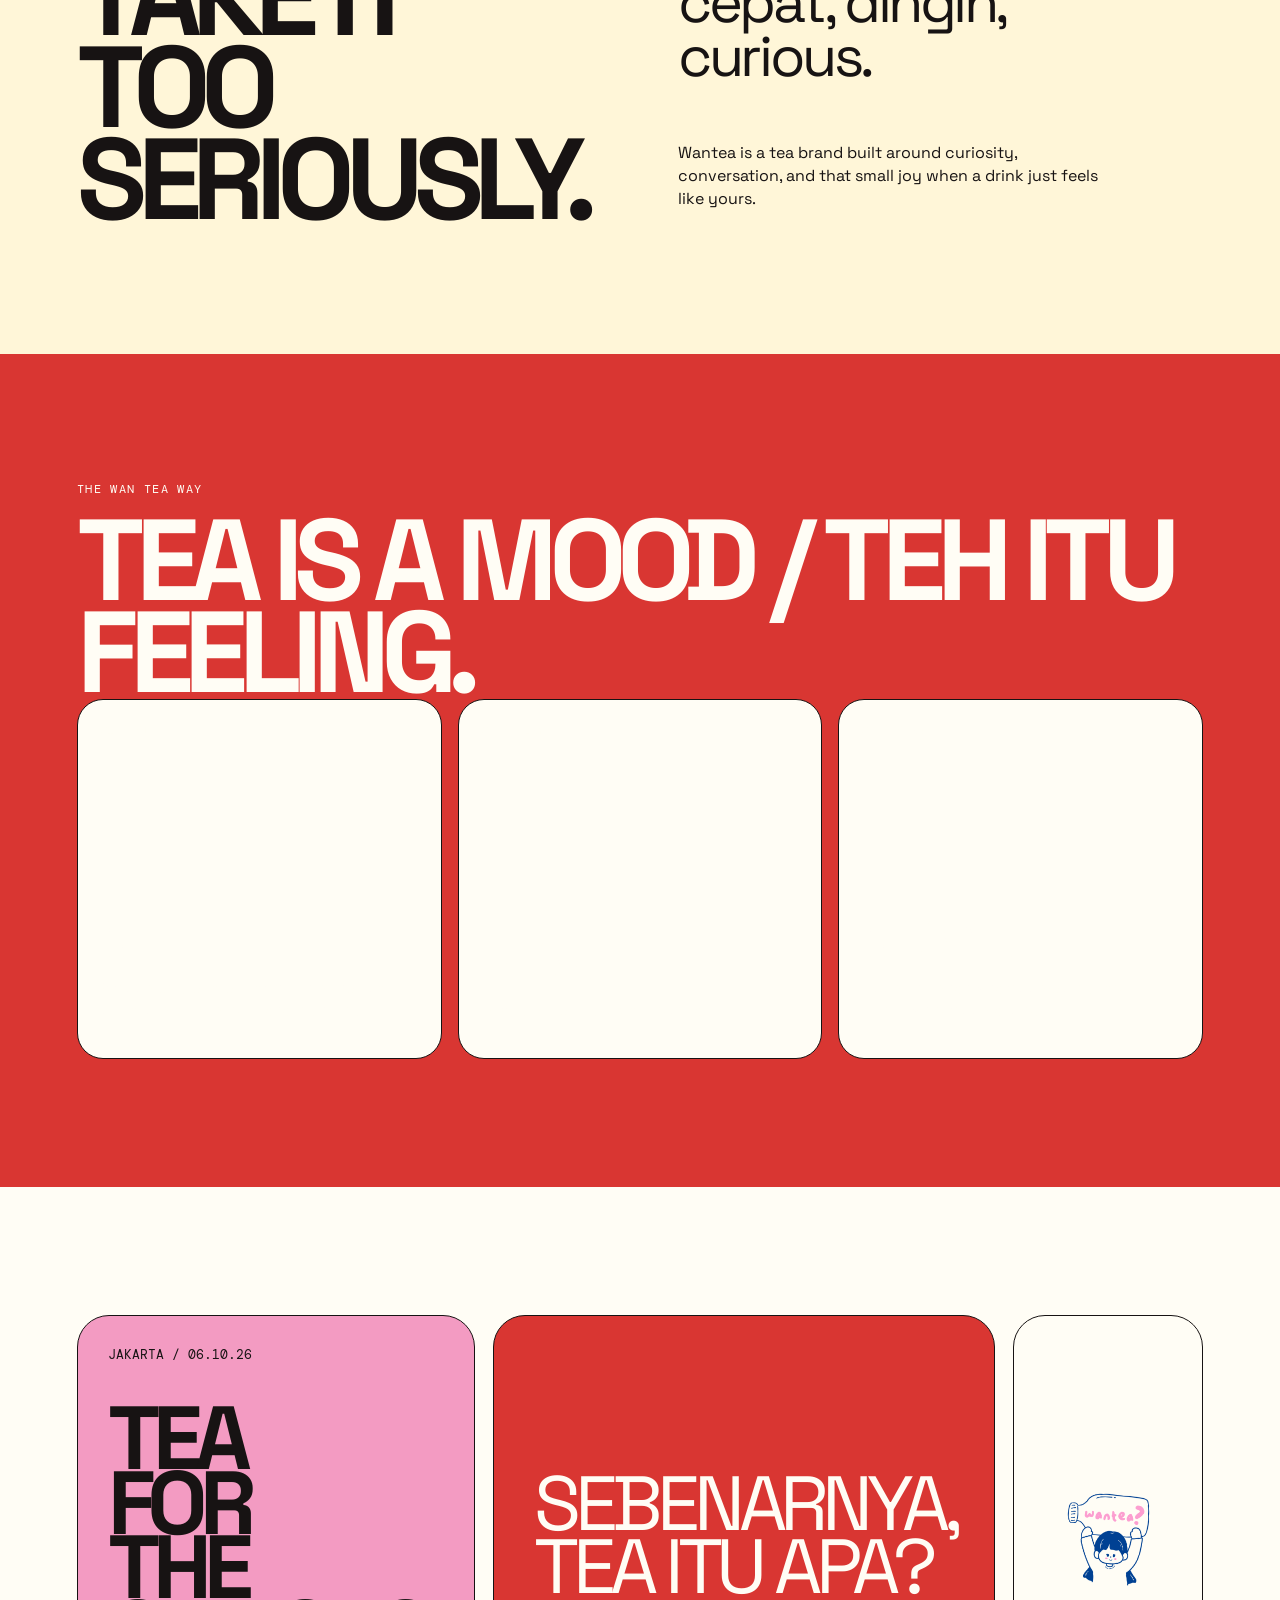
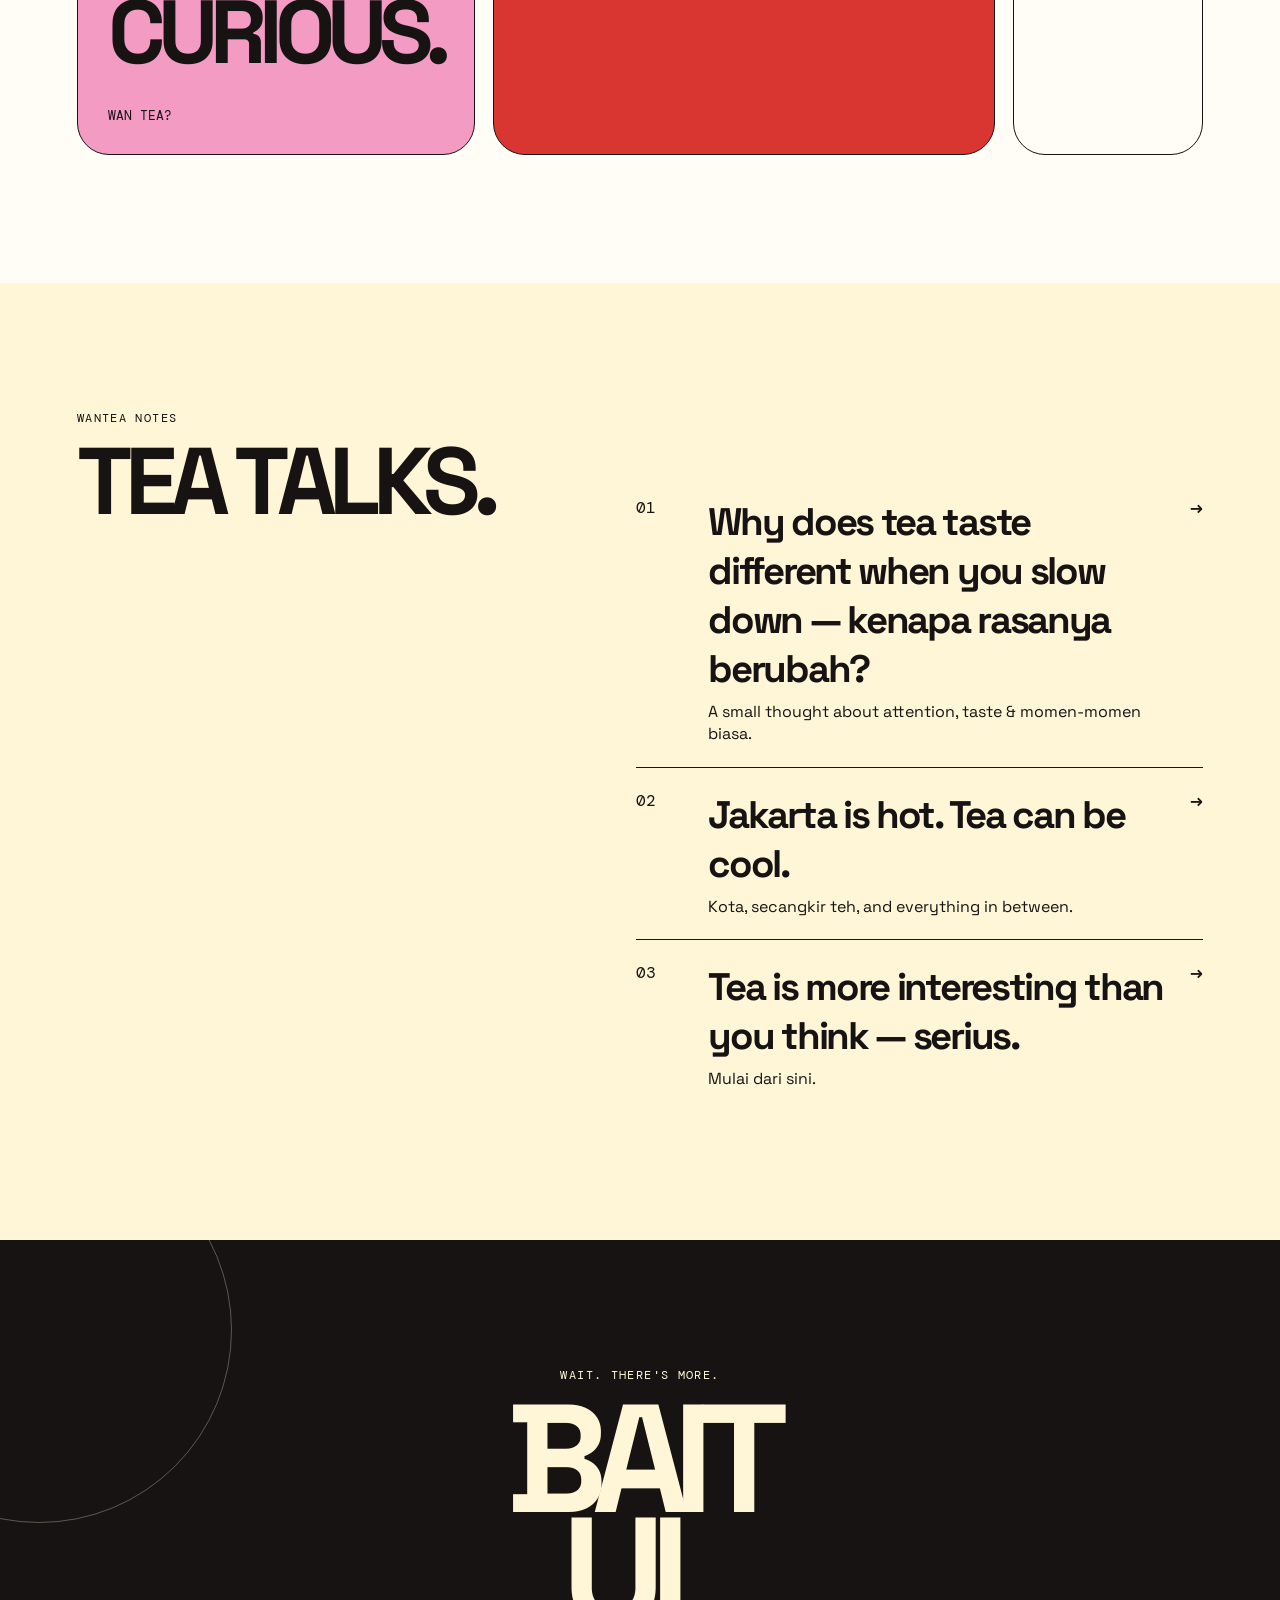
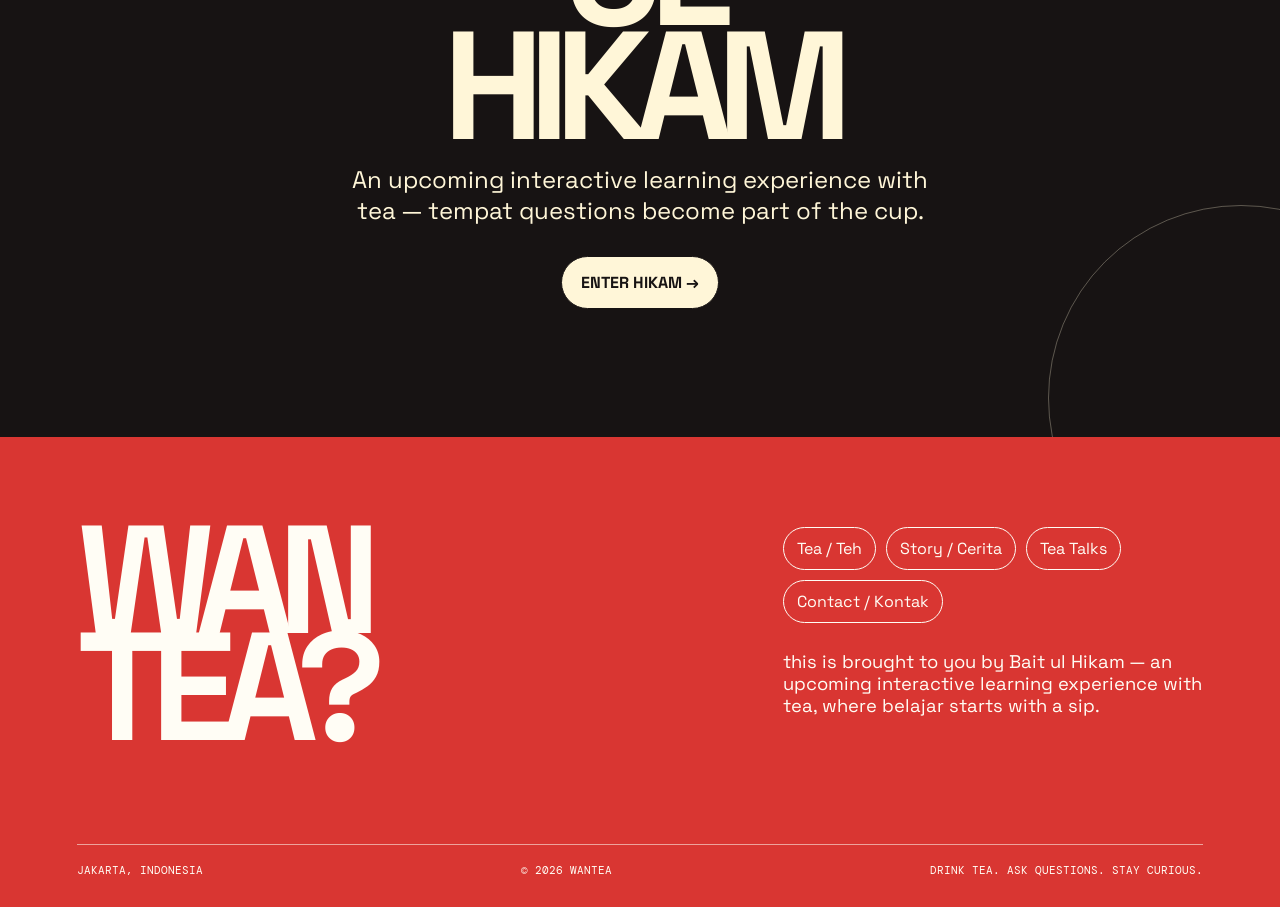
==== commit e5f5a1b1: "Add files via upload v0.3 wanteea.id" ====
--- a/index.html
+++ b/index.html
@@ -10,10 +10,10 @@
 <nav class="nav">
   <a class="brand" href="index.html">WAN TEA?</a>
   <div class="navlinks">
-    <a href="menu.html">Tea / Teh</a>
-    <a href="story.html">Story / Cerita</a>
-    <a href="experiences.html">Tea Talks</a>
-    <a href="contact.html">Contact / Kontak</a>
+    <a href="menu/">Tea / Teh</a>
+    <a href="story/">Story / Cerita</a>
+    <a href="experiences/">Tea Talks</a>
+    <a href="contact/">Contact / Kontak</a>
   </div>
   <button class="menu-btn">MENU</button>
 </nav>
@@ -23,7 +23,7 @@
   <div class="kicker">Jakarta / Indonesia / 2026</div>
   <h1><span>WAN</span><span class="pink">TEA?</span></h1>
   <p class="hero-sub">Teh for people who have questions. A little playful, a little strange — very Jakarta.</p>
-  <a class="cta" href="menu.html">MEET THE TEA / KENALAN SAMA TEH →</a>
+  <a class="cta" href="menu/">MEET THE TEA / KENALAN SAMA TEH →</a>
  </div>
  <div class="hero-art reveal">
    <div class="blob"></div><div class="blob2"></div>
@@ -73,9 +73,9 @@
    <h2 class="section-title">TEA TALKS.</h2>
   </div>
   <div>
-   <div class="article"><div class="index">01</div><div><h3>Why does tea taste different when you slow down — kenapa rasanya berubah?</h3><p>A small thought about attention, taste & momen-momen biasa.</p></div><a href="experiences.html">→</a></div>
-   <div class="article"><div class="index">02</div><div><h3>Jakarta is hot. Tea can be cool.</h3><p>Kota, secangkir teh, and everything in between.</p></div><a href="experiences.html">→</a></div>
-   <div class="article"><div class="index">03</div><div><h3>Tea is more interesting than you think — serius.</h3><p>Mulai dari sini.</p></div><a href="experiences.html">→</a></div>
+   <div class="article"><div class="index">01</div><div><h3>Why does tea taste different when you slow down — kenapa rasanya berubah?</h3><p>A small thought about attention, taste & momen-momen biasa.</p></div><a href="experiences/">→</a></div>
+   <div class="article"><div class="index">02</div><div><h3>Jakarta is hot. Tea can be cool.</h3><p>Kota, secangkir teh, and everything in between.</p></div><a href="experiences/">→</a></div>
+   <div class="article"><div class="index">03</div><div><h3>Tea is more interesting than you think — serius.</h3><p>Mulai dari sini.</p></div><a href="experiences/">→</a></div>
   </div>
  </div>
 </section>
@@ -85,7 +85,7 @@
   <div class="kicker">WAIT. THERE'S MORE.</div>
   <h2>BAIT<br>UL<br>HIKAM</h2>
   <p>An upcoming interactive learning experience with tea — tempat questions become part of the cup.</p>
-  <a class="cta" style="margin-top:30px;background:var(--cream);color:var(--ink)" href="experiences.html">ENTER HIKAM →</a>
+  <a class="cta" style="margin-top:30px;background:var(--cream);color:var(--ink)" href="experiences/">ENTER HIKAM →</a>
  </div>
 </section>
 </main>
@@ -94,10 +94,10 @@
     <div class="footer-logo">WAN<br>TEA?</div>
     <div>
       <div class="footer-links">
-        <a href="menu.html">Tea / Teh</a>
-        <a href="story.html">Story / Cerita</a>
-        <a href="experiences.html">Tea Talks</a>
-        <a href="contact.html">Contact / Kontak</a>
+        <a href="menu/">Tea / Teh</a>
+        <a href="story/">Story / Cerita</a>
+        <a href="experiences/">Tea Talks</a>
+        <a href="contact/">Contact / Kontak</a>
       </div>
       <p style="max-width:420px;font-size:1.15rem;line-height:1.2;margin-top:28px"
         >this is brought to you by Bait ul Hikam — an upcoming interactive learning experience with tea, where belajar starts with a sip.</p>
--- a/assets/style.css
+++ b/assets/style.css
@@ -43,7 +43,7 @@
 .section{padding:10vw 6vw;position:relative}
 .section.red{background:var(--red);color:var(--paper)}
 .section.paper{background:var(--paper)}
-.section-title{font-size:clamp(3.5rem,9vw,9rem);line-height:.8;letter-spacing:-.08em;margin:0 0 5vw;max-width:10ch}
+.section-title{font-size:clamp(3.5rem,9vw,9rem);line-height:.8;letter-spacing:-.08em;margin:0;max-width:100%;overflow-wrap:break-word}
 .section-title .outline{-webkit-text-stroke:1.5px currentColor;color:transparent}
 .intro-grid{display:grid;grid-template-columns:1fr 1fr;gap:6vw;align-items:end}
 .big-copy{font-size:clamp(2rem,4.5vw,5rem);line-height:.94;letter-spacing:-.06em}
@@ -67,11 +67,13 @@
 .quote p{font-size:clamp(2.5rem,6vw,6rem);line-height:.82;letter-spacing:-.08em;margin:0}
 .character-panel{border:1.5px solid var(--ink);border-radius:32px;background:var(--paper);display:grid;place-items:center;overflow:hidden}
 .character-panel img{width:75%;transform:rotate(4deg)}
-.teatalk{display:grid;grid-template-columns:1fr 1fr;gap:18px}
+.teatalk{display:grid;grid-template-columns:minmax(0,1fr) minmax(0,1fr);gap:clamp(28px,6vw,90px);align-items:start}
+.teatalk > div{min-width:0}
+.teatalk > div:last-child{padding-top:clamp(28px,7vw,110px)}
 .article{border-top:1.5px solid var(--ink);padding:22px 0;display:grid;grid-template-columns:80px 1fr auto;gap:20px;align-items:start}
 .article:first-child{border-top:0}
 .article .index{font-family:"DM Mono",monospace}
-.article h3{margin:0;font-size:clamp(1.8rem,3vw,3.5rem);letter-spacing:-.06em}
+.article h3{margin:0;min-width:0;font-size:clamp(1.8rem,3vw,3.5rem);letter-spacing:-.06em;overflow-wrap:break-word}
 .article p{margin:8px 0 0;line-height:1.35}
 .article a{font-weight:700}
 .hikam{min-height:75vh;display:grid;place-items:center;text-align:center;background:var(--ink);color:var(--cream);padding:10vw 6vw;position:relative;overflow:hidden}
@@ -110,9 +112,64 @@
  .hero{grid-template-columns:1fr;padding:15vw 6vw 8vw}.hero-art{min-height:420px}.blob{width:72vw}.blob2{width:48vw}.logo-character{width:58vw}
  .hero h1{font-size:clamp(4.6rem,19vw,9rem)}
  .intro-grid,.teatalk,.contact-grid{grid-template-columns:1fr}
+ .teatalk > div:last-child{padding-top:0}
  .cards,.menu-grid{grid-template-columns:1fr}
  .menu-item:nth-child(2n){transform:none}
  .chaos{grid-template-columns:1fr}.chaos > *{min-height:330px}
  .footer-top{flex-direction:column}.footer-note{flex-direction:column}
 }
 @media(prefers-reduced-motion:reduce){*{scroll-behavior:auto!important;animation:none!important;transition:none!important}}
+
+
+/* Wantea v4 — mixed-language editorial system + responsive safety */
+.navlinks a{white-space:nowrap}
+.teatalk{grid-template-columns:minmax(0,.92fr) minmax(320px,1.08fr)}
+.teatalk > div:first-child{min-width:0;padding-right:clamp(0px,2vw,28px)}
+.teatalk > div:last-child{padding-top:clamp(16px,5vw,72px);min-width:0}
+.teatalk .section-title{font-size:clamp(3rem,7.4vw,8rem);max-width:8.2ch}
+.article{grid-template-columns:52px minmax(0,1fr) auto}
+.article h3{max-width:100%;overflow-wrap:anywhere;word-break:normal}
+.article p{max-width:46ch}
+.size-grid{display:grid;grid-template-columns:repeat(3,minmax(0,1fr));gap:20px;align-items:start}
+.size-grid .menu-item{min-height:470px}
+.size-grid .menu-item:nth-child(2){transform:translateY(34px)}
+.product-art{display:flex;align-items:center;justify-content:center}
+.product-art span{position:relative;z-index:2;color:var(--cream);font-weight:700;line-height:.82;text-align:center;letter-spacing:-.05em}
+.product-art:before{width:clamp(70px,8vw,105px);height:clamp(105px,12vw,145px)}
+.bottle-medium:before{height:135px;width:90px}
+.bottle-large:before{height:145px;width:100px}
+.menu-intro{padding-bottom:5vw}
+.tea-products{padding-top:5vw}
+@media(max-width:1050px){
+ .navlinks a{font-size:.75rem;padding-inline:9px}
+ .teatalk{grid-template-columns:minmax(0,.85fr) minmax(300px,1.15fr);gap:4vw}
+ .teatalk .section-title{font-size:clamp(3rem,7vw,6rem)}
+ .size-grid{grid-template-columns:1fr 1fr}
+ .size-grid .menu-item:nth-child(2){transform:none}
+ .size-grid .menu-item:last-child{grid-column:1/-1}
+}
+@media(max-width:850px){
+ .teatalk{grid-template-columns:1fr;gap:36px}
+ .teatalk > div:last-child{padding-top:0}
+ .teatalk .section-title{max-width:none;font-size:clamp(3.5rem,15vw,7rem)}
+ .article{grid-template-columns:44px minmax(0,1fr) auto;gap:12px}
+ .article h3{font-size:clamp(1.55rem,6vw,2.6rem);line-height:.9}
+ .article p{font-size:.95rem}
+ .size-grid{grid-template-columns:1fr}
+ .size-grid .menu-item:last-child{grid-column:auto}
+ .size-grid .menu-item{min-height:400px}
+ .product-art:before{width:82px;height:118px}
+}
+@media(max-width:520px){
+ .nav{top:9px;left:9px;right:9px}
+ main{padding-top:66px}
+ .section{padding:18vw 6vw}
+ .page-hero{padding:25vw 6vw 14vw;min-height:56vh}
+ .page-hero h1{font-size:clamp(4.5rem,22vw,7rem);line-height:.72;overflow-wrap:break-word}
+ .page-hero p{font-size:1rem;max-width:38ch}
+ .article{grid-template-columns:34px minmax(0,1fr);padding:20px 0}
+ .article > span{grid-column:2;margin-top:2px;font-family:"DM Mono",monospace;font-size:.7rem}
+ .teatalk .section-title{font-size:clamp(3.1rem,16vw,5.4rem);line-height:.78}
+ .size-grid .menu-item{padding:20px;min-height:380px}
+ .footer{padding:15vw 6vw 25px}
+}
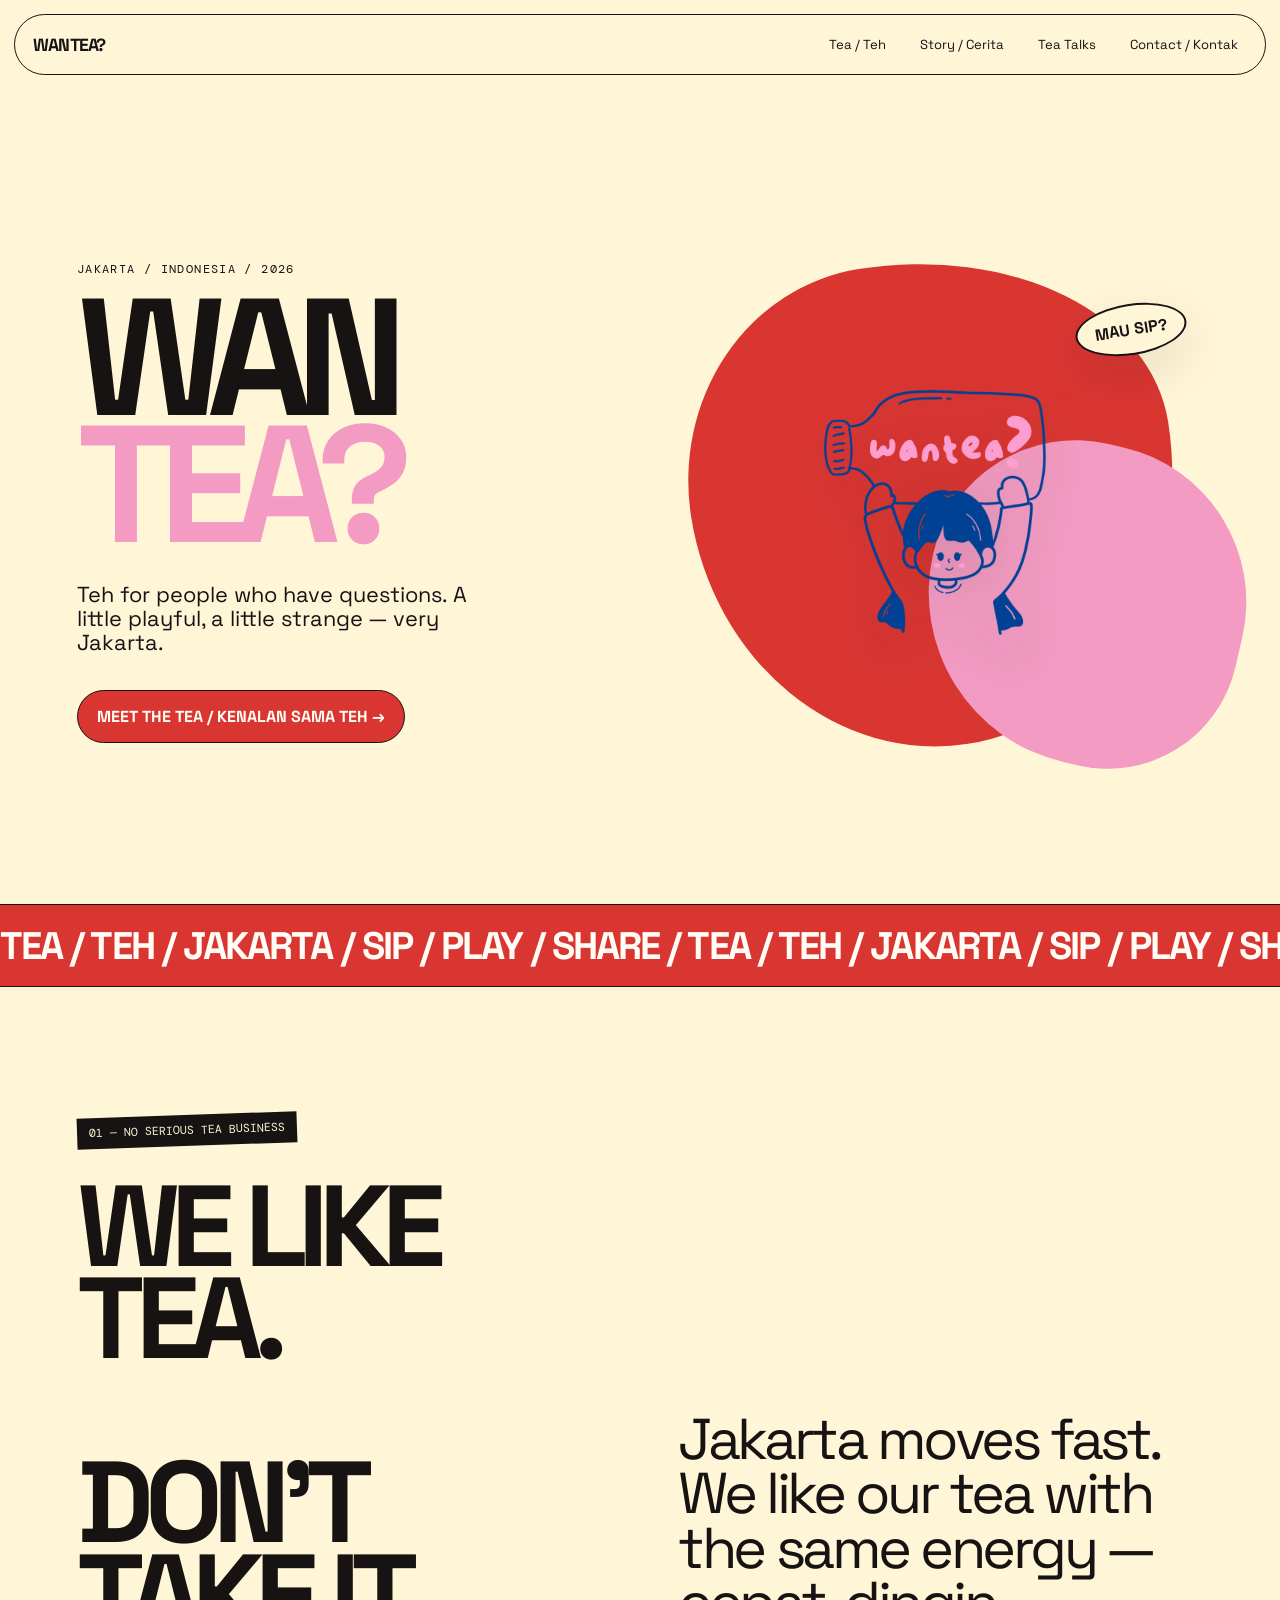
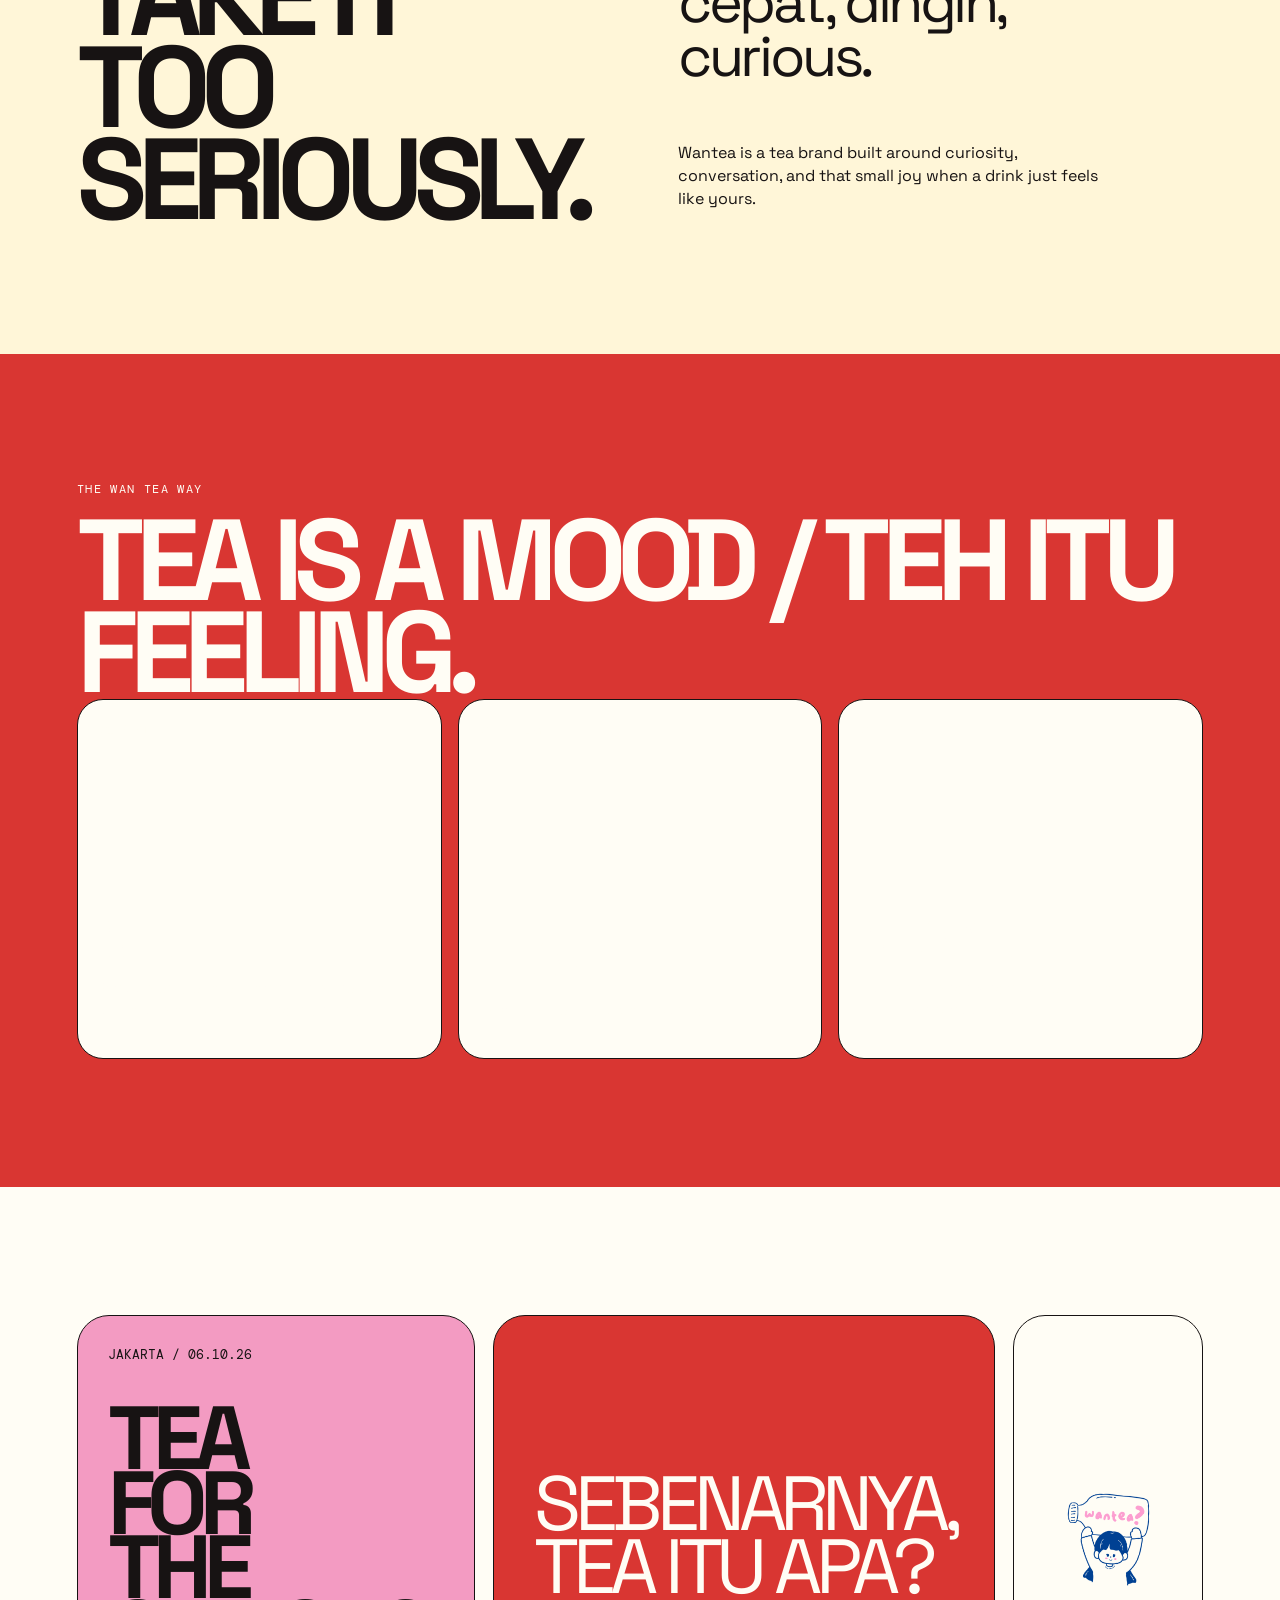
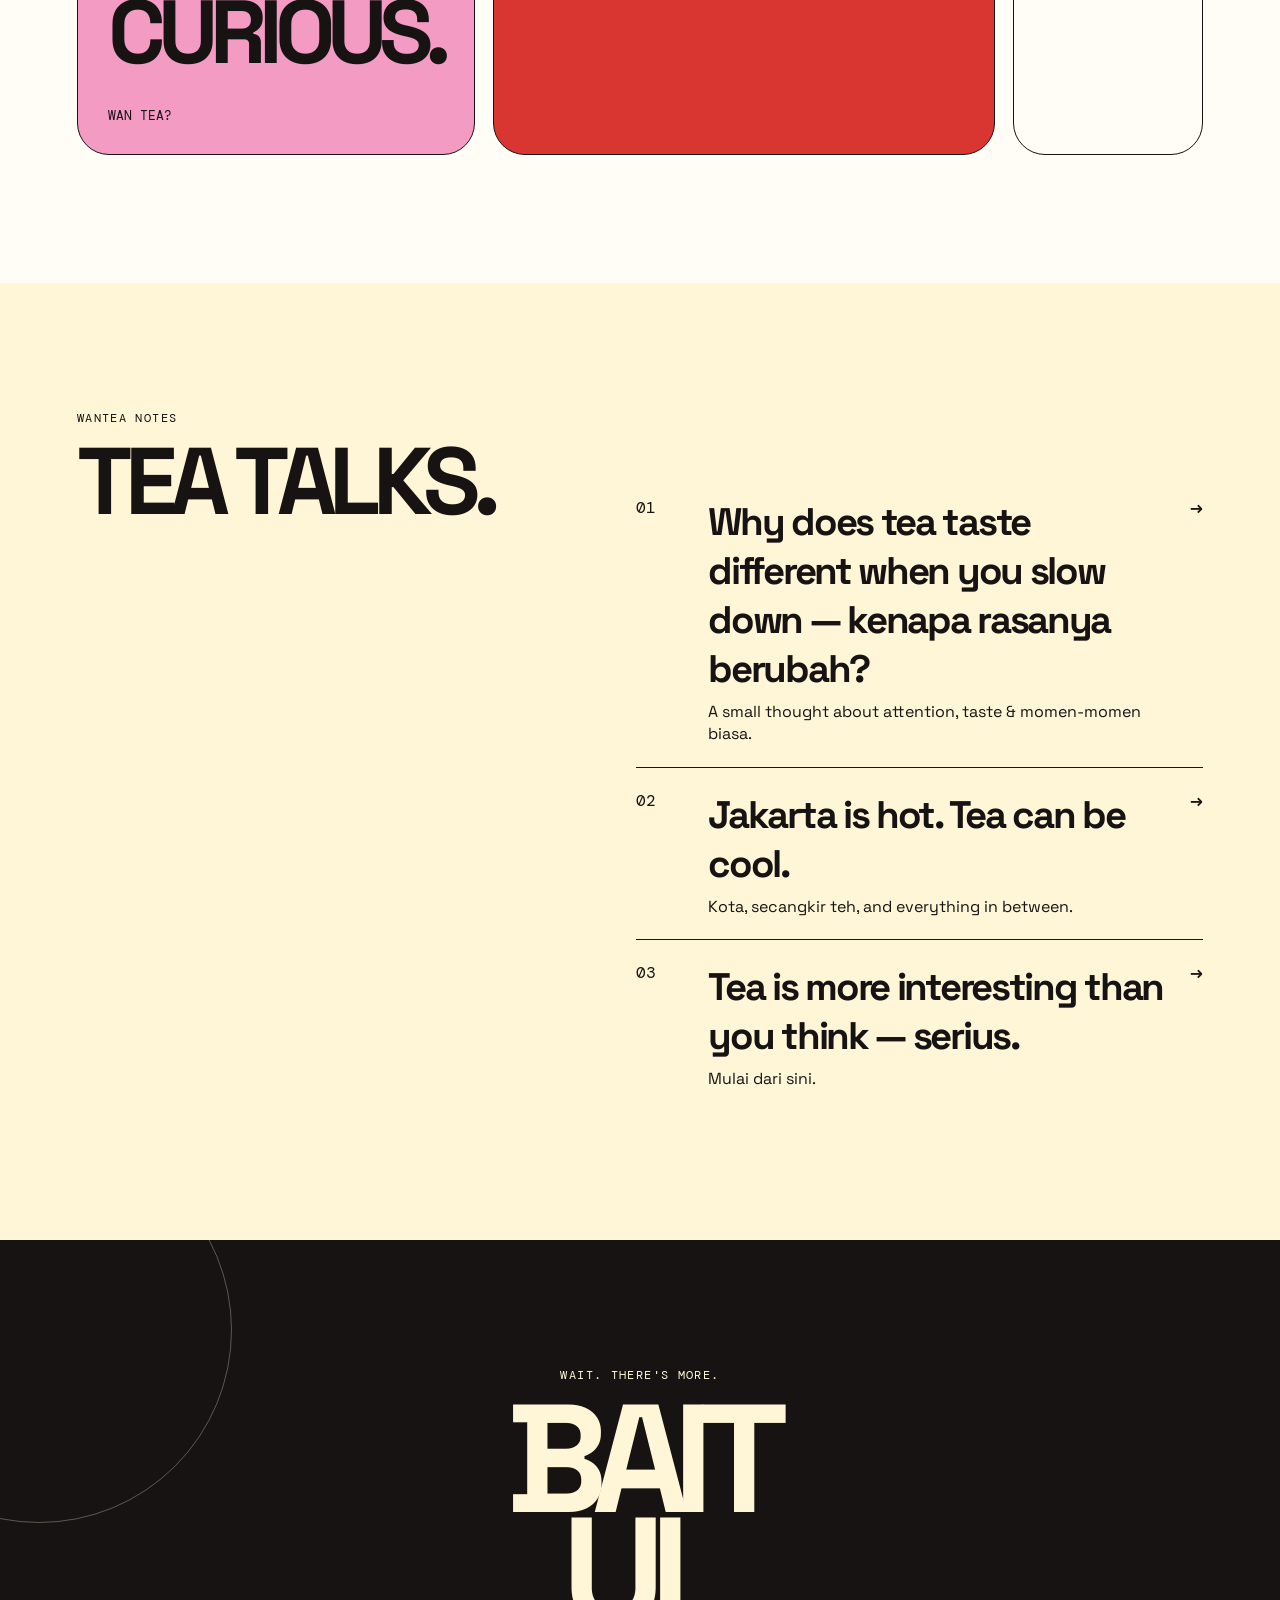
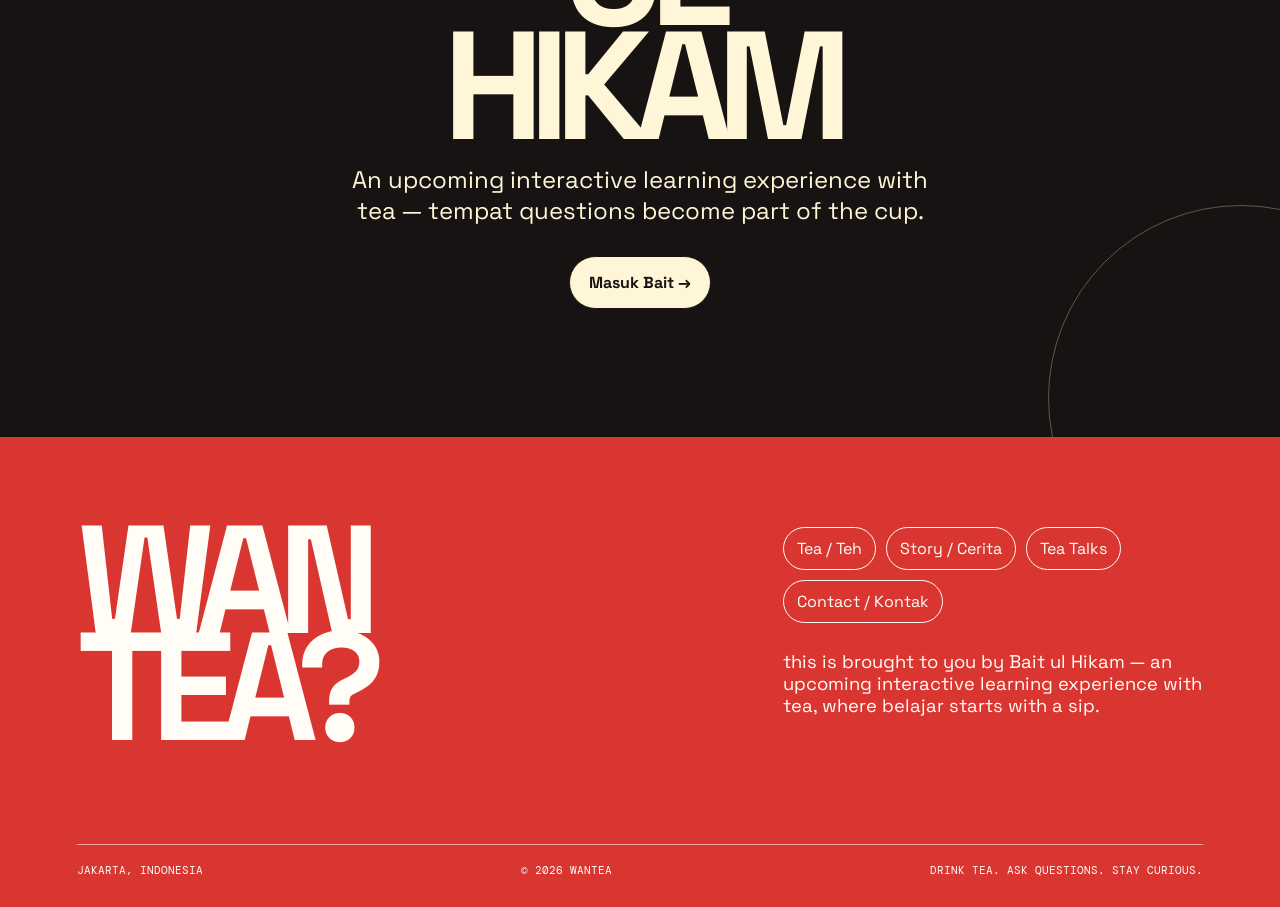
==== commit c8a3a186: "Update call-to-action text" ====
--- a/index.html
+++ b/index.html
@@ -85,7 +85,7 @@
   <div class="kicker">WAIT. THERE'S MORE.</div>
   <h2>BAIT<br>UL<br>HIKAM</h2>
   <p>An upcoming interactive learning experience with tea — tempat questions become part of the cup.</p>
-  <a class="cta" style="margin-top:30px;background:var(--cream);color:var(--ink)" href="experiences/">ENTER HIKAM →</a>
+  <a class="cta" style="margin-top:30px;background:var(--cream);color:var(--ink)" href="experiences/">Masuk Bait →</a>
  </div>
 </section>
 </main>
@@ -105,4 +105,4 @@
   </div>
   <div class="footer-note"><span>Jakarta, Indonesia</span><span>© 2026 Wantea</span><span>drink tea. ask questions. stay curious.</span></div>
 </footer>
-<script src="assets/main.js"></script></body></html>+<script src="assets/main.js"></script></body></html>
--- a/assets/style.css
+++ b/assets/style.css
@@ -173,3 +173,93 @@
  .size-grid .menu-item{padding:20px;min-height:380px}
  .footer{padding:15vw 6vw 25px}
 }
+
+
+/* Wantea menu v2 — focused product system */
+.menu-hero {
+  min-height: 78vh;
+}
+.menu-hero > p {
+  max-width: 680px;
+}
+.section-heading-row {
+  display: flex;
+  justify-content: space-between;
+  align-items: end;
+  gap: 40px;
+  margin-bottom: 34px;
+}
+.section-heading-row .small-copy {
+  max-width: 430px;
+  margin: 0;
+}
+.oolong-story .cream-outline {
+  color: transparent;
+  -webkit-text-stroke: 1.5px var(--cream);
+}
+.karak-coming {
+  background: var(--cream);
+}
+.karak-card {
+  position: relative;
+  display: grid;
+  grid-template-columns: 1.1fr .9fr;
+  gap: clamp(30px, 6vw, 90px);
+  padding: clamp(28px, 6vw, 80px);
+  border: 1.5px solid var(--ink);
+  background: var(--pink);
+  overflow: hidden;
+}
+.karak-mark {
+  font-family: "Space Grotesk", sans-serif;
+  font-size: clamp(4rem, 10vw, 10rem);
+  font-weight: 800;
+  line-height: .78;
+  letter-spacing: -.08em;
+  transform: rotate(-3deg);
+}
+.karak-mark span {
+  font-family: "DM Mono", monospace;
+  font-size: .23em;
+  letter-spacing: .04em;
+}
+.karak-copy {
+  align-self: center;
+  max-width: 560px;
+}
+.karak-stamp {
+  position: absolute;
+  right: 4%;
+  bottom: 5%;
+  border: 1.5px solid var(--ink);
+  border-radius: 50%;
+  width: 112px;
+  height: 112px;
+  display: grid;
+  place-items: center;
+  text-align: center;
+  font: 700 .7rem/1.05 "DM Mono", monospace;
+  transform: rotate(8deg);
+}
+@media (max-width: 760px) {
+  .section-heading-row {
+    display: block;
+  }
+  .section-heading-row .small-copy {
+    margin-top: 18px;
+  }
+  .karak-card {
+    grid-template-columns: 1fr;
+    gap: 42px;
+    padding: 28px 22px 120px;
+  }
+  .karak-mark {
+    font-size: clamp(4.2rem, 20vw, 7rem);
+  }
+  .karak-stamp {
+    width: 88px;
+    height: 88px;
+    right: 20px;
+    bottom: 20px;
+  }
+}
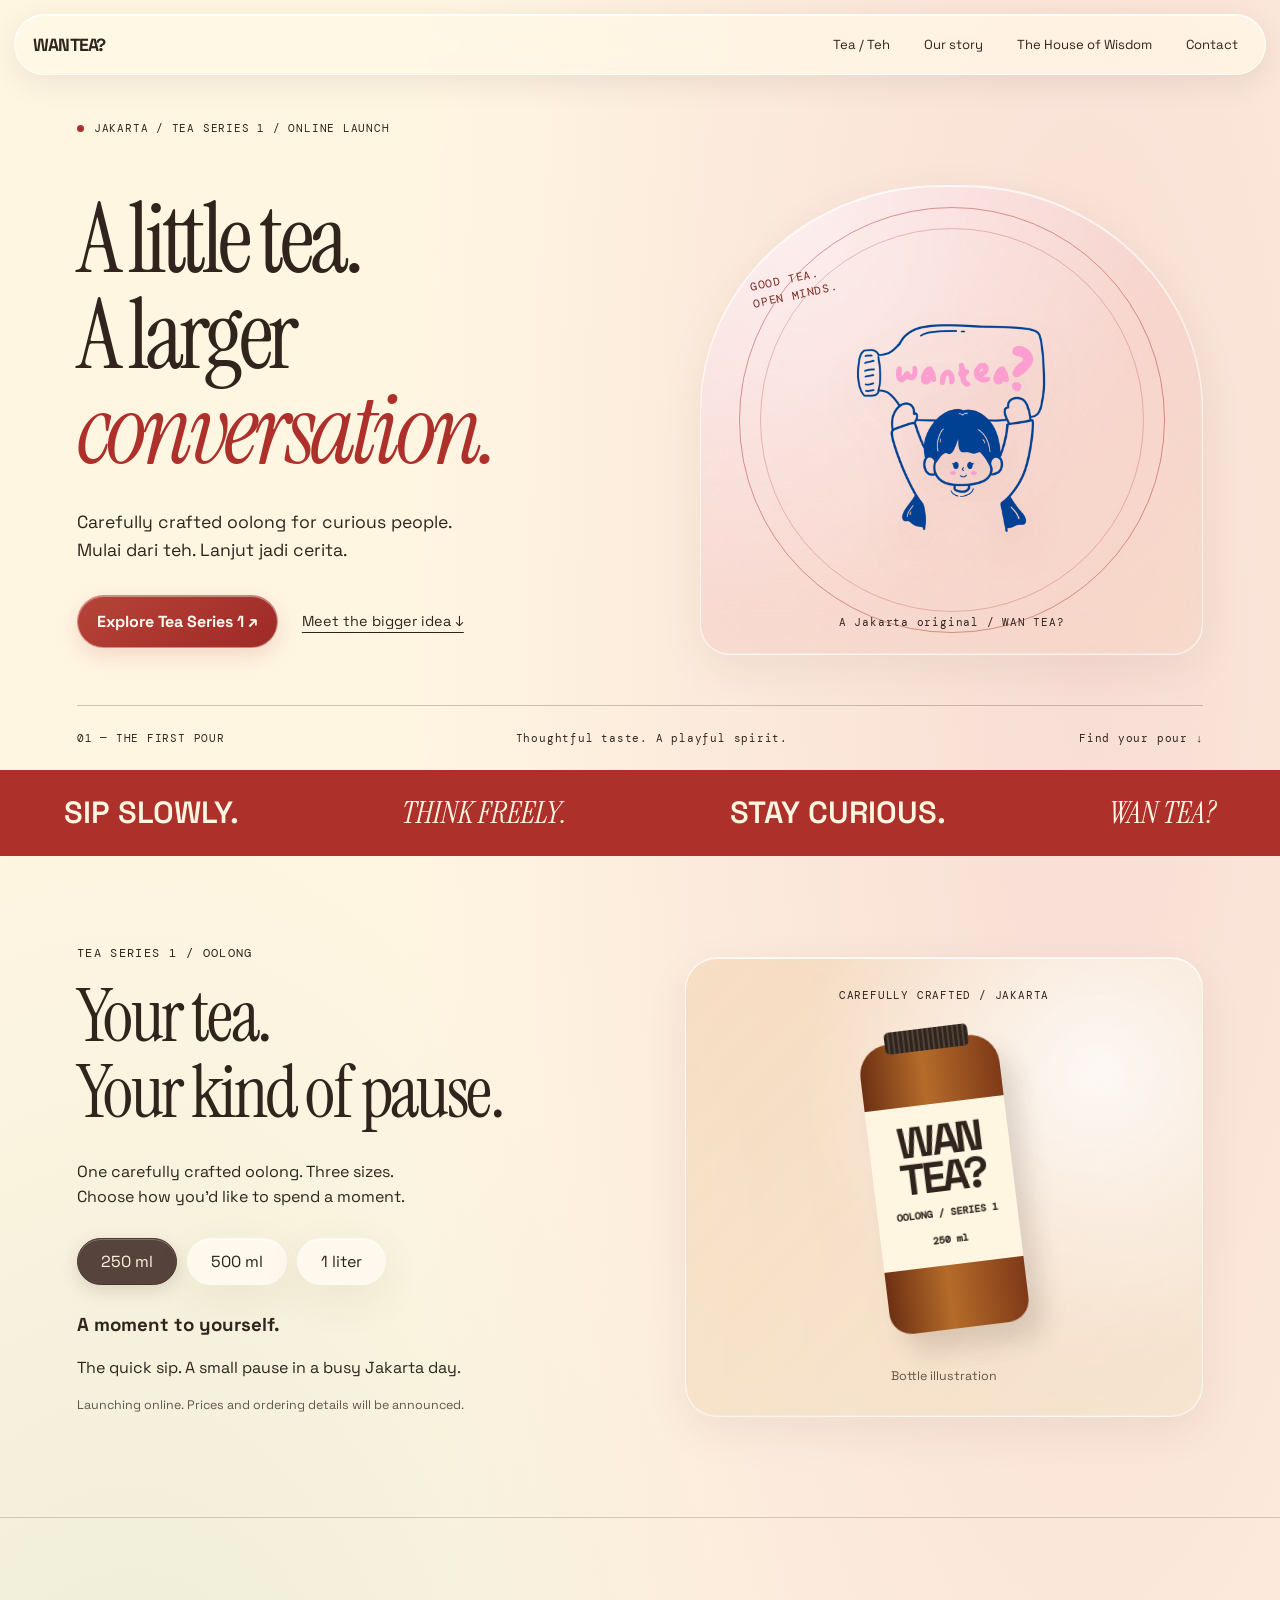
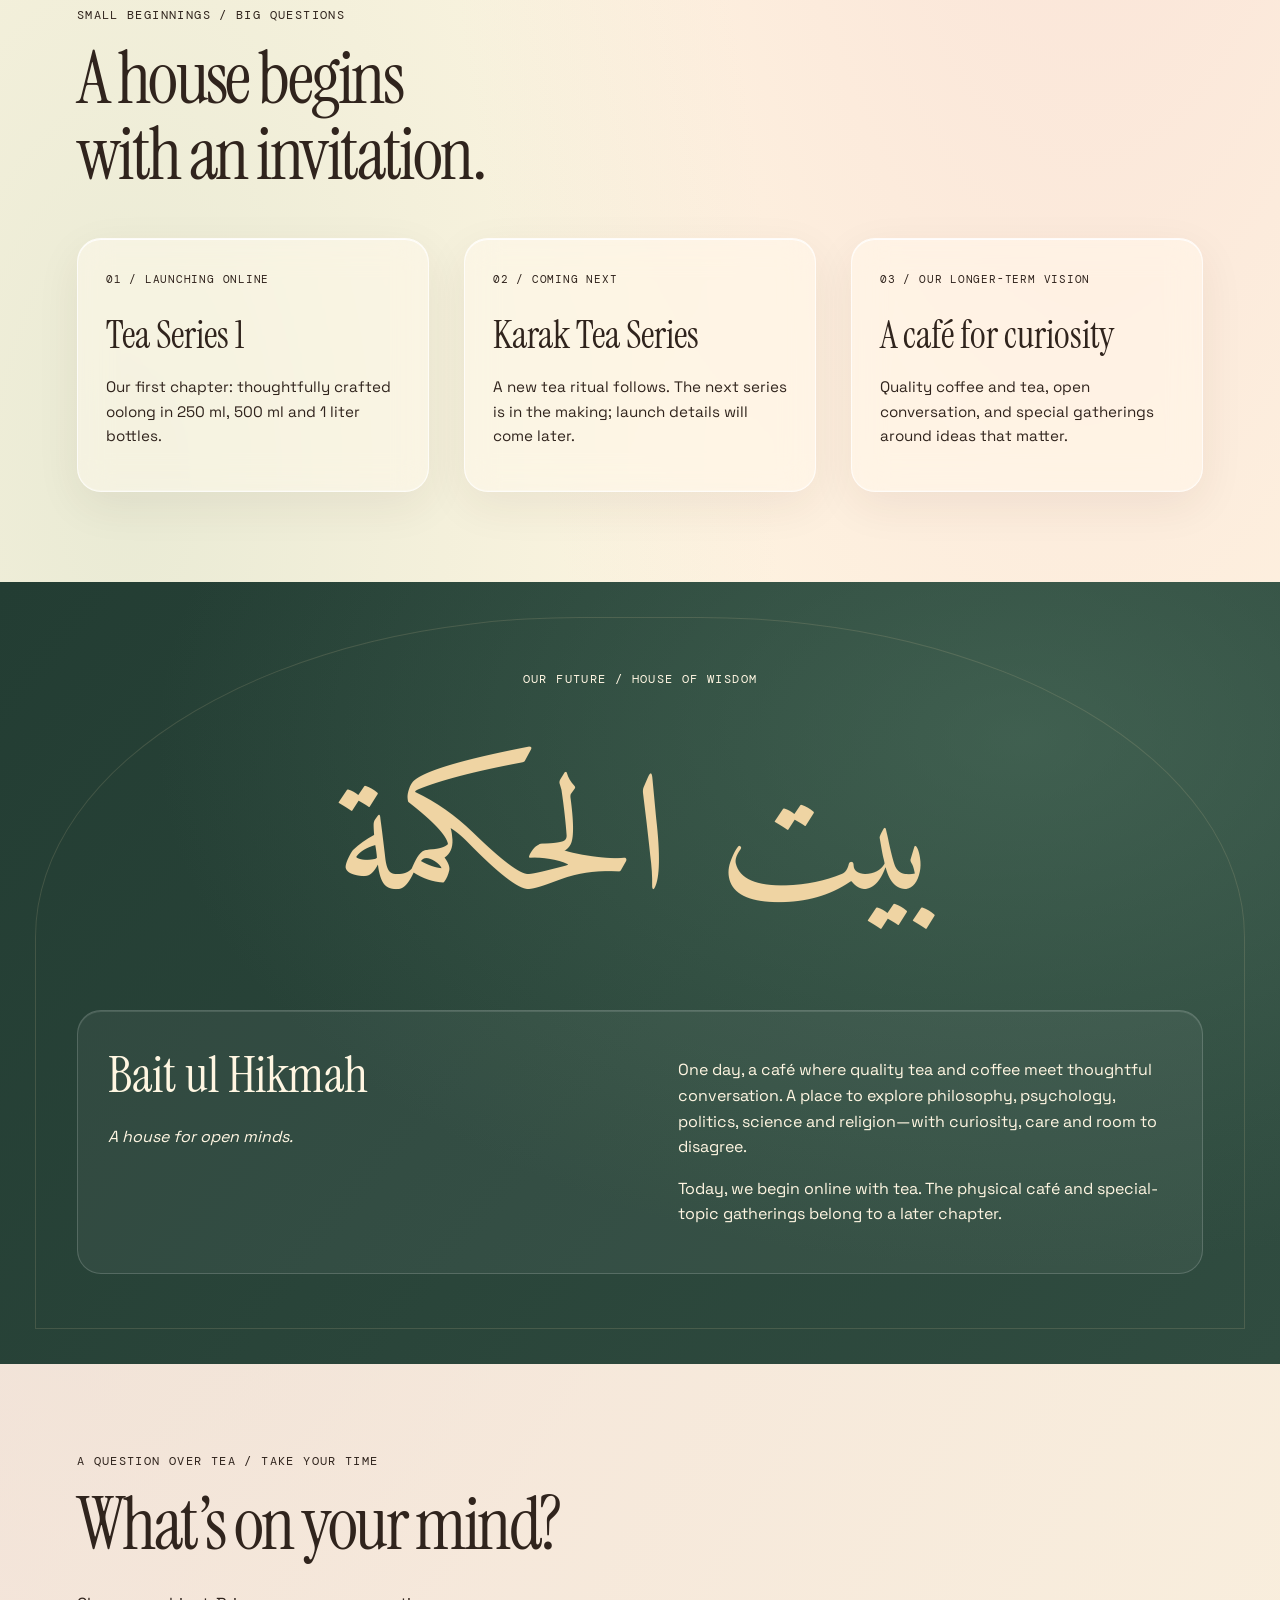
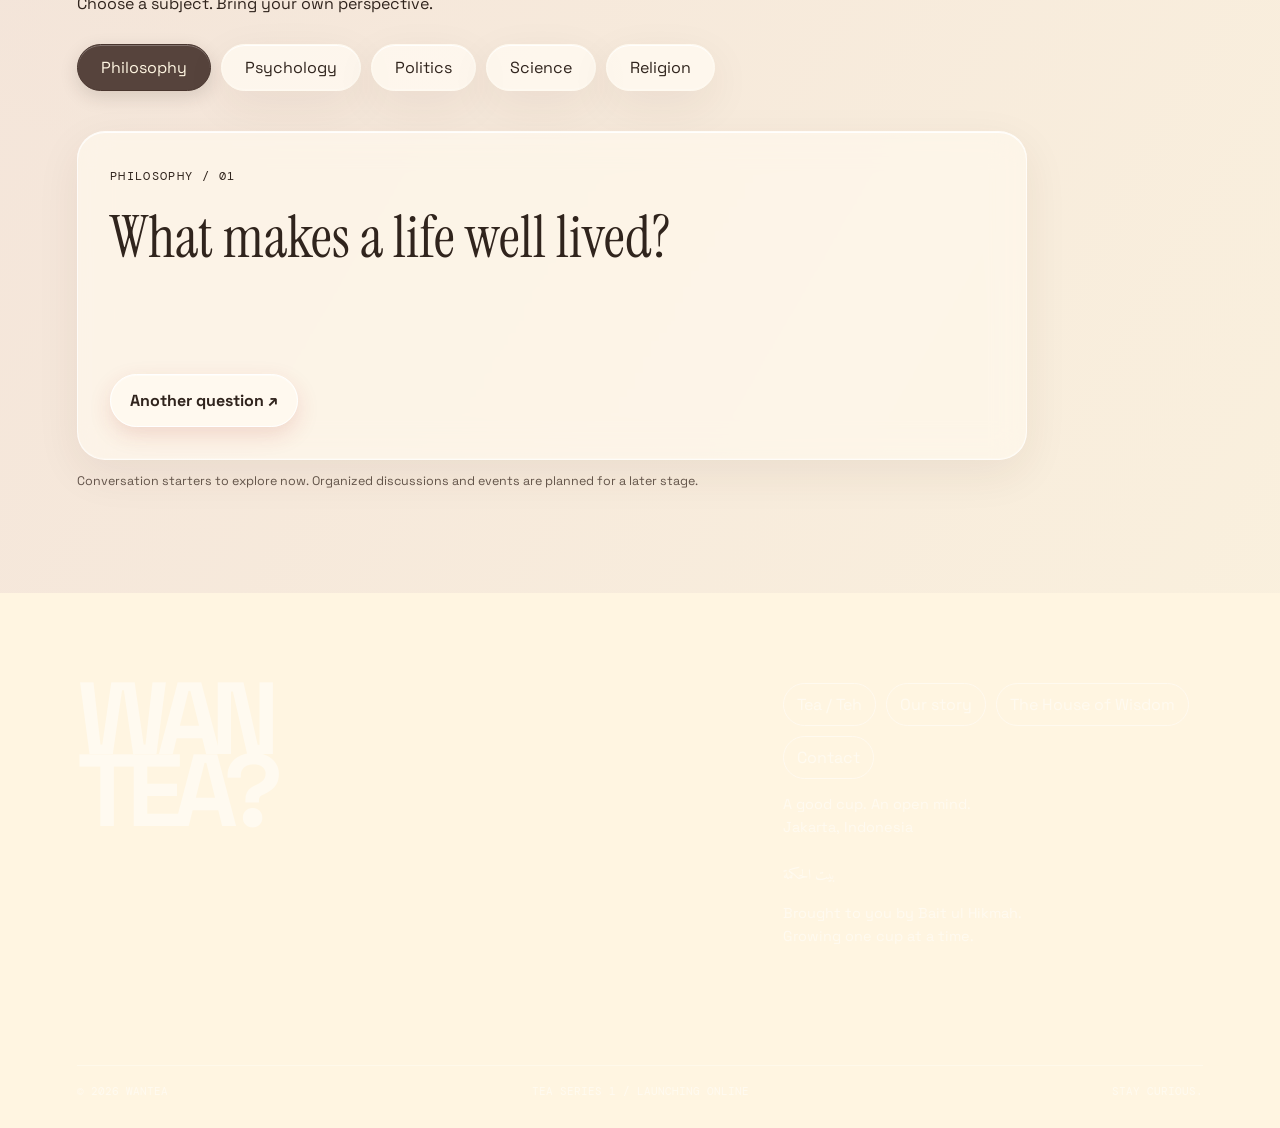
==== commit 71254d47: "update 1.0" ====
--- a/index.html
+++ b/index.html
@@ -1,108 +1 @@
-<!doctype html>
-<html lang="id">
-<head>
-<meta charset="utf-8"><meta name="viewport" content="width=device-width,initial-scale=1">
-<title>Home — Wantea</title>
-<meta name="description" content="Wantea — a playful Jakarta tea universe.">
-<link rel="stylesheet" href="assets/style.css">
-</head>
-<body>
-<nav class="nav">
-  <a class="brand" href="index.html">WAN TEA?</a>
-  <div class="navlinks">
-    <a href="menu/">Tea / Teh</a>
-    <a href="story/">Story / Cerita</a>
-    <a href="experiences/">Tea Talks</a>
-    <a href="contact/">Contact / Kontak</a>
-  </div>
-  <button class="menu-btn">MENU</button>
-</nav>
-<main>
-<section class="hero">
- <div class="hero-copy reveal">
-  <div class="kicker">Jakarta / Indonesia / 2026</div>
-  <h1><span>WAN</span><span class="pink">TEA?</span></h1>
-  <p class="hero-sub">Teh for people who have questions. A little playful, a little strange — very Jakarta.</p>
-  <a class="cta" href="menu/">MEET THE TEA / KENALAN SAMA TEH →</a>
- </div>
- <div class="hero-art reveal">
-   <div class="blob"></div><div class="blob2"></div>
-   <img class="logo-character" src="assets/wantea-logo.png" alt="Wantea character logo">
-   <div class="sticker">MAU SIP?</div>
- </div>
-</section>
-<div class="marquee"><div class="marquee-track">TEA / TEH / JAKARTA / SIP / PLAY / SHARE / TEA / TEH / JAKARTA / SIP / PLAY / SHARE /</div></div>
-
-<section class="section">
- <div class="intro-grid reveal">
-  <div>
-   <div class="tape">01 — NO SERIOUS TEA BUSINESS</div>
-   <h2 class="section-title" style="margin-top:35px">WE LIKE TEA.<br><span class="outline">WE JUST</span><br>DON'T TAKE IT<br>TOO SERIOUSLY.</h2>
-  </div>
-  <div>
-   <p class="big-copy">Jakarta moves fast. We like our tea with the same energy — cepat, dingin, curious.</p>
-   <p class="small-copy">Wantea is a tea brand built around curiosity, conversation, and that small joy when a drink just feels like yours.</p>
-  </div>
- </div>
-</section>
-
-<section class="section red">
- <div class="reveal">
-  <div class="kicker">THE WAN TEA WAY</div>
-  <h2 class="section-title">TEA IS A MOOD / TEH ITU FEELING.</h2>
- </div>
- <div class="cards">
-  <article class="card reveal"><span class="num">01 / SIP</span><div><h3>SIP.</h3><p>A good cup can change the direction of an ordinary day — sesimpel itu.</p></div></article>
-  <article class="card reveal"><span class="num">02 / PLAY</span><div><h3>PLAY.</h3><p>Mix it. Match it. Bikin it yours.</p></div></article>
-  <article class="card reveal"><span class="num">03 / SHARE</span><div><h3>SHARE.</h3><p>Good tea deserves good company — atau a very good story.</p></div></article>
- </div>
-</section>
-
-<section class="section paper">
- <div class="chaos">
-  <div class="poster reveal"><small>JAKARTA / 06.10.26</small><h3>TEA<br>FOR<br>THE<br>CURIOUS.</h3><small>WAN TEA?</small></div>
-  <div class="quote reveal"><p>SEBENARNYA, TEA ITU APA?</p></div>
-  <div class="character-panel reveal"><img src="assets/wantea-logo.png" alt="Wantea mascot"></div>
- </div>
-</section>
-
-<section class="section">
- <div class="teatalk reveal">
-  <div>
-   <div class="kicker">WANTEA NOTES</div>
-   <h2 class="section-title">TEA TALKS.</h2>
-  </div>
-  <div>
-   <div class="article"><div class="index">01</div><div><h3>Why does tea taste different when you slow down — kenapa rasanya berubah?</h3><p>A small thought about attention, taste & momen-momen biasa.</p></div><a href="experiences/">→</a></div>
-   <div class="article"><div class="index">02</div><div><h3>Jakarta is hot. Tea can be cool.</h3><p>Kota, secangkir teh, and everything in between.</p></div><a href="experiences/">→</a></div>
-   <div class="article"><div class="index">03</div><div><h3>Tea is more interesting than you think — serius.</h3><p>Mulai dari sini.</p></div><a href="experiences/">→</a></div>
-  </div>
- </div>
-</section>
-
-<section class="hikam">
- <div class="reveal">
-  <div class="kicker">WAIT. THERE'S MORE.</div>
-  <h2>BAIT<br>UL<br>HIKAM</h2>
-  <p>An upcoming interactive learning experience with tea — tempat questions become part of the cup.</p>
-  <a class="cta" style="margin-top:30px;background:var(--cream);color:var(--ink)" href="experiences/">Masuk Bait →</a>
- </div>
-</section>
-</main>
-<footer class="footer">
-  <div class="footer-top">
-    <div class="footer-logo">WAN<br>TEA?</div>
-    <div>
-      <div class="footer-links">
-        <a href="menu/">Tea / Teh</a>
-        <a href="story/">Story / Cerita</a>
-        <a href="experiences/">Tea Talks</a>
-        <a href="contact/">Contact / Kontak</a>
-      </div>
-      <p style="max-width:420px;font-size:1.15rem;line-height:1.2;margin-top:28px"
-        >this is brought to you by Bait ul Hikam — an upcoming interactive learning experience with tea, where belajar starts with a sip.</p>
-    </div>
-  </div>
-  <div class="footer-note"><span>Jakarta, Indonesia</span><span>© 2026 Wantea</span><span>drink tea. ask questions. stay curious.</span></div>
-</footer>
-<script src="assets/main.js"></script></body></html>
+<!doctype html><html lang="en"><head><meta charset="utf-8"><meta name="viewport" content="width=device-width,initial-scale=1"><title>A little tea. A larger conversation. — Wantea</title><meta name="description" content="Thoughtfully crafted tea from Jakarta. Discover Tea Series 1 and our vision for Bait ul Hikmah, a future café for curiosity and conversation."><meta name="theme-color" content="#fff6d8"><link rel="stylesheet" href="./assets/style.css"><link rel="stylesheet" href="./assets/evolution.css"><link rel="stylesheet" href="./assets/glass.css"></head><body><a class="skip" href="#main">Skip to content</a><nav class="nav" aria-label="Main navigation"><a class="brand" href="./">WAN TEA?</a><div class="navlinks" id="navigation"><a href="./menu/">Tea / Teh</a><a href="./story/">Our story</a><a href="./experiences/">The House of Wisdom</a><a href="./contact/">Contact</a></div><button class="menu-btn" aria-expanded="false" aria-controls="navigation">MENU</button></nav><main id="main"><section class="new-hero"><div class="hero-caption"><span class="live-dot"></span> JAKARTA / TEA SERIES 1 / ONLINE LAUNCH</div><div class="hero-layout"><div><h1>A little tea.<br>A larger<br><em>conversation.</em></h1><p>Carefully crafted oolong for curious people.<br>Mulai dari teh. Lanjut jadi cerita.</p><div class="hero-actions"><a class="cta" href="menu/">Explore Tea Series 1 ↗</a><a class="text-link" href="#vision">Meet the bigger idea ↓</a></div></div><div class="new-art"><div class="art-ring"></div><span class="art-note">GOOD TEA.<br>OPEN MINDS.</span><img src="assets/wantea-logo.png" alt="Wantea’s original illustrated mascot"><span class="art-caption">A Jakarta original / WAN TEA?</span></div></div><div class="hero-foot"><span>01 — THE FIRST POUR</span><span>Thoughtful taste. A playful spirit.</span><a href="#choose">Find your pour ↓</a></div></section><div class="ribbon">SIP SLOWLY. <span>THINK FREELY.</span> STAY CURIOUS. <span>WAN TEA?</span></div><section class="section pour-section" id="choose"><div><div class="kicker">TEA SERIES 1 / OOLONG</div><h2 class="editorial-title">Your tea.<br>Your kind of pause.</h2><p>One carefully crafted oolong. Three sizes.<br>Choose how you’d like to spend a moment.</p><div class="size-buttons" role="group" aria-label="Bottle size"><button data-size="250" aria-pressed="true">250 ml</button><button data-size="500" aria-pressed="false">500 ml</button><button data-size="1000" aria-pressed="false">1 liter</button></div><h3 id="pour-title">A moment to yourself.</h3><p id="pour-copy" aria-live="polite">The quick sip. A small pause in a busy Jakarta day.</p><p class="fine">Launching online. Prices and ordering details will be announced.</p></div><div class="pour-visual"><span class="orbit-label">CAREFULLY CRAFTED / JAKARTA</span><div class="tea-bottle" id="tea-bottle"><div class="bottle-label">WAN<br>TEA?<small>OOLONG / SERIES 1</small><span id="bottle-size">250 ml</span></div></div><span class="fine">Bottle illustration</span></div></section><section class="section journey" id="vision"><div class="kicker">SMALL BEGINNINGS / BIG QUESTIONS</div><h2 class="editorial-title">A house begins<br>with an invitation.</h2><div class="chapter-list"><article><span>01 / LAUNCHING ONLINE</span><h3>Tea Series 1</h3><p>Our first chapter: thoughtfully crafted oolong in 250 ml, 500 ml and 1 liter bottles.</p></article><article><span>02 / COMING NEXT</span><h3>Karak Tea Series</h3><p>A new tea ritual follows. The next series is in the making; launch details will come later.</p></article><article><span>03 / OUR LONGER-TERM VISION</span><h3>A café for curiosity</h3><p>Quality coffee and tea, open conversation, and special gatherings around ideas that matter.</p></article></div></section><section class="wisdom section"><div class="kicker">OUR FUTURE / HOUSE OF WISDOM</div><p class="arabic" lang="ar" dir="rtl">بيت الحكمة</p><div class="wisdom-bottom"><div><h2>Bait ul Hikmah</h2><p class="translation">A house for open minds.</p></div><div><p>One day, a café where quality tea and coffee meet thoughtful conversation. A place to explore philosophy, psychology, politics, science and religion—with curiosity, care and room to disagree.</p><p>Today, we begin online with tea. The physical café and special-topic gatherings belong to a later chapter.</p></div></div></section><section class="section question-space" id="questions"><div class="kicker">A QUESTION OVER TEA / TAKE YOUR TIME</div><h2 class="editorial-title">What’s on your mind?</h2><p>Choose a subject. Bring your own perspective.</p><div class="topic-buttons" role="group" aria-label="Discussion subject"><button data-topic="Philosophy" aria-pressed="true">Philosophy</button><button data-topic="Psychology" aria-pressed="false">Psychology</button><button data-topic="Politics" aria-pressed="false">Politics</button><button data-topic="Science" aria-pressed="false">Science</button><button data-topic="Religion" aria-pressed="false">Religion</button></div><div class="question-panel"><span id="question-topic" class="kicker">PHILOSOPHY / 01</span><p id="question" aria-live="polite">What makes a life well lived?</p><button class="cta alt" id="next-question">Another question ↗</button></div><p class="fine">Conversation starters to explore now. Organized discussions and events are planned for a later stage.</p></section></main><footer class="footer"><div class="footer-top"><a class="footer-logo" href="./">WAN<br>TEA?</a><div><div class="footer-links"><a href="./menu/">Tea / Teh</a><a href="./story/">Our story</a><a href="./experiences/">The House of Wisdom</a><a href="./contact/">Contact</a></div><p>A good cup. An open mind.<br>Jakarta, Indonesia</p><p class="footer-arabic" lang="ar" dir="rtl">بيت الحكمة</p><p>Brought to you by Bait ul Hikmah.<br>Growing one cup at a time.</p></div></div><div class="footer-note"><span>© 2026 Wantea</span><span>Tea Series 1 / launching online</span><span>Stay curious.</span></div></footer><script src="./assets/main.js"></script></body></html>
--- a/assets/style.css
+++ b/assets/style.css
@@ -263,3 +263,51 @@
     bottom: 20px;
   }
 }
+
+
+/* Wantea Menu — product-card breathing room
+   Scoped to the Menu page's size cards only. */
+.size-grid .menu-item {
+  padding: clamp(26px, 2.4vw, 36px);
+}
+.size-grid .menu-item .product-art {
+  margin-top: 18px;
+  margin-bottom: 0;
+}
+.size-grid .menu-item > div:last-child {
+  padding-top: clamp(28px, 3vw, 44px);
+}
+.size-grid .menu-item h2 {
+  margin-bottom: 18px;
+}
+.size-grid .menu-item .note {
+  margin-bottom: 0;
+}
+
+@media (max-width: 850px) {
+  .size-grid .menu-item {
+    padding: 26px;
+  }
+  .size-grid .menu-item .product-art {
+    margin-top: 16px;
+  }
+  .size-grid .menu-item > div:last-child {
+    padding-top: 34px;
+  }
+}
+
+@media (max-width: 520px) {
+  .size-grid .menu-item {
+    padding: 26px 24px 32px;
+    min-height: 420px;
+  }
+  .size-grid .menu-item .product-art {
+    margin-top: 18px;
+  }
+  .size-grid .menu-item > div:last-child {
+    padding-top: 38px;
+  }
+  .size-grid .menu-item h2 {
+    margin-bottom: 18px;
+  }
+}
--- a/assets/evolution.css
+++ b/assets/evolution.css
@@ -0,0 +1,6 @@
+@import url('https://fonts.googleapis.com/css2?family=Amiri:wght@400;700&family=Instrument+Serif:ital@0;1&display=swap');
+:root{--red:#ad302b;--pink:#eeb5c1;--cream:#fff6e2;--paper:#fffaf0;--ink:#30241d}p{line-height:1.6}.reveal{opacity:1;transform:none}.skip{position:fixed;top:-80px;left:20px;z-index:100;background:var(--ink);color:white;padding:16px}.skip:focus{top:10px}a:focus-visible,button:focus-visible{outline:3px solid #286f70;outline-offset:5px}button{cursor:pointer}.navlinks a[aria-current=page]{background:var(--ink);color:var(--cream)}.new-hero{padding:45px 6vw 0}.hero-caption,.hero-foot,.art-caption,.art-note,.orbit-label,.chapter-list article>span{font-family:'DM Mono',monospace;font-size:.7rem;letter-spacing:.07em}.hero-caption{display:flex;align-items:center;gap:10px}.live-dot{width:7px;height:7px;border-radius:50%;background:var(--red)}.hero-layout{display:grid;grid-template-columns:1.2fr 1fr;gap:20px;align-items:center;padding:50px 0}.hero-layout h1{font-family:'Instrument Serif',Georgia,serif;font-size:clamp(4rem,7.6vw,8.5rem);font-weight:400;line-height:.98;letter-spacing:-.045em;margin:0}.hero-layout h1 em{color:var(--red)}.hero-layout p{font-size:1.1rem;margin:30px 0}.hero-actions{display:flex;align-items:center;gap:24px;flex-wrap:wrap}.text-link{display:inline-block;text-decoration:underline;text-underline-offset:6px;font-size:.9rem;padding:15px 0}.new-art{position:relative;min-height:470px;display:grid;place-items:center;background:#efbac1;border-radius:48% 48% 3px 3px;overflow:hidden}.new-art img{width:65%;position:relative;filter:drop-shadow(0 20px 20px #8f322521);animation:float 7s ease-in-out infinite}.art-ring{position:absolute;width:85%;aspect-ratio:1;border:1px solid #ad302b77;border-radius:50%}.art-ring:after{content:'';position:absolute;inset:20px;border:1px solid #ad302b44;border-radius:50%}.art-note{position:absolute;top:18%;left:10%;transform:rotate(-12deg);line-height:1.5;color:#76251f}.art-caption{position:absolute;bottom:25px}.hero-foot{display:flex;justify-content:space-between;gap:16px;padding:25px 0;border-top:1px solid #30241d40}.ribbon{background:var(--red);color:var(--cream);padding:23px 5vw;font-size:clamp(1rem,2.4vw,2.5rem);font-weight:600;display:flex;justify-content:space-between;gap:18px;flex-wrap:wrap}.ribbon span{font-family:'Instrument Serif',Georgia,serif;font-style:italic;font-weight:400}.section{padding:90px 6vw}.editorial-title{font-family:'Instrument Serif',Georgia,serif;font-weight:400;font-size:clamp(3.1rem,5.7vw,6rem);line-height:1.04;letter-spacing:-.035em;margin:16px 0 28px}.pour-section{display:grid;grid-template-columns:1fr 1fr;gap:7vw;align-items:center}.pour-section p{max-width:490px}.size-buttons,.topic-buttons{display:flex;gap:10px;flex-wrap:wrap;margin:28px 0}.size-buttons button,.topic-buttons button{border:1px solid #30241d77;border-radius:99px;padding:12px 23px;background:transparent;color:inherit}.size-buttons button[aria-pressed=true],.topic-buttons button[aria-pressed=true]{background:var(--ink);color:var(--cream)}.pour-visual{min-height:460px;background:#eadfc6;display:flex;flex-direction:column;align-items:center;justify-content:space-between;padding:30px;border-radius:3px;overflow:hidden}.tea-bottle{height:290px;width:140px;border-radius:30px 30px 22px 22px;background:linear-gradient(90deg,#6d3013,#b56c2a 45%,#7f3918);position:relative;box-shadow:14px 20px 25px #30241d24;display:flex;align-items:center;transform:rotate(-7deg);transition:width .4s}.tea-bottle:before{content:'';position:absolute;top:-12px;left:20%;width:60%;height:22px;border-radius:5px;background:repeating-linear-gradient(90deg,#30241d 0 3px,#504339 3px 5px)}.bottle-label{background:var(--cream);width:100%;padding:18px 8px;text-align:center;font-size:2.7rem;font-weight:700;line-height:.85;letter-spacing:-.07em}.bottle-label small,.bottle-label span{display:block;letter-spacing:0;font-family:'DM Mono',monospace;font-size:.6rem;line-height:1.5;margin-top:12px}.fine{font-size:.78rem;line-height:1.5;color:#64554b}.journey{border-top:1px solid #30241d30}.chapter-list{display:grid;grid-template-columns:repeat(3,1fr);gap:35px;margin-top:45px}.chapter-list article{border-top:1px solid #30241d77;padding-top:25px}.chapter-list h3{font-family:'Instrument Serif',Georgia,serif;font-size:2.4rem;font-weight:400;margin:22px 0 10px}.chapter-list p{font-size:.95rem;max-width:350px}.wisdom{background:#263f36;color:var(--cream);position:relative;overflow:hidden}.wisdom:before{content:'';position:absolute;border:1px solid #f0d7a525;inset:35px;pointer-events:none;border-radius:45% 45% 0 0}.wisdom .kicker{text-align:center}.arabic{font-family:'Amiri','Traditional Arabic',serif;font-size:clamp(4rem,13vw,12rem);text-align:center;line-height:1.7;margin:20px 0;color:#efd4a3;position:relative}.wisdom-bottom{display:grid;grid-template-columns:1fr 1fr;gap:6vw;position:relative}.wisdom h2{font-family:'Instrument Serif',Georgia,serif;font-size:clamp(2.5rem,4vw,4rem);font-weight:400;margin:0}.translation{font-style:italic}.wisdom-bottom p{max-width:520px}.question-space{background:#f1dfda}.question-panel{border-top:1px solid #30241d55;padding-top:28px;margin-top:40px;max-width:950px}.question-panel #question{font-family:'Instrument Serif',Georgia,serif;font-size:clamp(2.3rem,4.5vw,4.6rem);line-height:1.15;min-height:2.4em;margin:20px 0 30px}.story-opening{max-width:1050px;min-height:65vh}.story-opening>p{max-width:710px}.lead{font-size:1.5rem}.story-opening .cta{margin-right:25px}.footer-arabic{font-family:Amiri,serif;font-size:2.2rem;text-align:left;margin:25px 0 0}.footer p{font-size:.9rem}.footer-logo{font-size:clamp(4rem,8vw,8rem)}.page-hero h1{font-size:clamp(4rem,11vw,10rem)}.section-title{font-size:clamp(3rem,6vw,6rem);line-height:.95}.big-copy{font-size:clamp(2rem,3vw,3.5rem);line-height:1.15}.karak-mark{overflow-wrap:anywhere}
+@media(max-width:800px){.hero-layout,.pour-section,.wisdom-bottom{grid-template-columns:1fr}.hero-layout{padding:35px 0;gap:35px}.new-art{min-height:350px;max-width:500px;width:100%;justify-self:center}.new-art img{width:52%;max-height:300px;object-fit:contain}.hero-layout h1{font-size:clamp(3.3rem,11.5vw,6rem)}.hero-foot{font-size:.6rem;flex-wrap:wrap}.hero-foot>span:nth-child(2){display:none}.chapter-list{grid-template-columns:1fr;gap:25px}.chapter-list p{max-width:none}.section{padding:60px 6vw}.pour-visual{min-height:420px}.new-hero{padding-top:30px}.wisdom:before{inset:18px}.navlinks{display:none}.menu-btn{display:block}.nav.open .navlinks{display:flex;position:absolute;top:60px;left:0;right:0;flex-direction:column;align-items:stretch;background:var(--cream);border:1px solid var(--ink);border-radius:20px;padding:14px}.nav.open .navlinks a{padding:14px}.topic-buttons{gap:8px}.topic-buttons button{padding:10px 15px}.question-panel #question{min-height:3.5em}.ribbon{font-size:1.1rem}.arabic{font-size:clamp(3.8rem,17vw,8rem)}.footer-top{gap:30px}}
+@media(prefers-reduced-motion:reduce){html{scroll-behavior:auto}*,*:before,*:after{animation:none!important;transition:none!important}}
+.wisdom h1{font-family:"Instrument Serif",Georgia,serif;font-size:clamp(2.5rem,4vw,4rem);font-weight:400;margin:0}section[id]{scroll-margin-top:100px}
+.page-hero h1{line-height:1;letter-spacing:-.065em}.menu-hero{min-height:auto;padding:90px 6vw}.menu-hero p{line-height:1.6}
--- a/assets/glass.css
+++ b/assets/glass.css
@@ -0,0 +1,25 @@
+/* Translucent surfaces retain solid fallbacks and readable text contrast. */
+body{background:radial-gradient(ellipse at 85% 15%,#efbac16b,transparent 45%),radial-gradient(ellipse at 10% 48%,#c9d9c066,transparent 40%),#fff6e2}
+.nav,.pour-visual,.question-panel,.chapter-list article,.new-art,.size-buttons button,.topic-buttons button{border:1px solid #ffffffb3;box-shadow:inset 0 1px 0 #ffffffe6,inset 0 -1px 0 #ffffff38,0 14px 45px #49301d12}
+.nav{background:#fff8e9df;box-shadow:inset 0 1px 1px white,0 8px 30px #30241d16;border-color:#ffffffc9}
+.navlinks a{transition:background .2s,box-shadow .2s}.navlinks a:hover{background:#30241de6}
+.new-art{background:radial-gradient(ellipse at 15% 5%,#ffffffa6,transparent 65%),linear-gradient(140deg,#f4c7d1ab,#eed2bb66);border-radius:48% 48% 30px 30px}
+.pour-visual{border-radius:32px;background:radial-gradient(circle at 80% 25%,#ffffffcc,transparent 55%),linear-gradient(135deg,#f0d3b394,#eee4c980)}
+.question-space{background:linear-gradient(120deg,#eedbd5a6,#f8eedcc9)}
+.question-panel{background:#fffaf0c9;border-radius:28px;padding:32px;position:relative;overflow:hidden}
+.chapter-list article{padding:28px;border-radius:24px;background:#fffaf0b8}
+.size-buttons button,.topic-buttons button{background:#fffaf0d9;border-color:#fffaf0;color:#30241d;transition:background .2s,box-shadow .2s,transform .2s}
+.size-buttons button:hover,.topic-buttons button:hover{background:#ffffff;box-shadow:inset 0 1px 0 white,0 5px 15px #49301d1c;transform:translateY(-2px)}
+.size-buttons button[aria-pressed=true],.topic-buttons button[aria-pressed=true]{background:#49362feb;color:#fff6e2;border-color:#49362f;box-shadow:inset 0 1px 0 #ffffff40,0 6px 18px #30241d25}
+.cta{background:linear-gradient(145deg,#b74438,#9e2926);border:1px solid #ffffff66;box-shadow:inset 0 1px 0 #ffffff66,0 8px 22px #a52c2425}
+.cta.alt{background:#fffaf0d9;color:#30241d;border-color:#ffffff}
+.wisdom{background:radial-gradient(ellipse at 80% 20%,#55796580,transparent 60%),linear-gradient(130deg,#233d33,#304c40)}
+.wisdom-bottom{background:#ffffff0d;border:1px solid #ffffff2b;border-radius:24px;padding:30px;box-shadow:inset 0 1px 0 #ffffff20}
+.footer{background:#fff6e2e6}
+@supports ((backdrop-filter:blur(1px)) or (-webkit-backdrop-filter:blur(1px))){
+ .nav{background:#fff8e9b8;-webkit-backdrop-filter:blur(22px) saturate(150%);backdrop-filter:blur(22px) saturate(150%)}
+ .pour-visual,.question-panel,.chapter-list article,.new-art{-webkit-backdrop-filter:blur(16px) saturate(120%);backdrop-filter:blur(16px) saturate(120%)}
+ .question-panel{background:#fffaf09e}.chapter-list article{background:#fffaf080}
+}
+@media(max-width:800px){.nav.open .navlinks{background:#fff8e9f5;border:1px solid #ffffff;border-radius:24px;box-shadow:inset 0 1px 0 white,0 18px 40px #30241d26}.question-panel,.wisdom-bottom{padding:24px}.chapter-list article{padding:24px}.question-panel #question{font-size:clamp(2rem,7vw,3rem)}}
+@media(prefers-reduced-transparency:reduce){.nav,.question-panel,.chapter-list article,.pour-visual{background:#fff6e2;backdrop-filter:none;-webkit-backdrop-filter:none}.new-art{background:#efbac1}}
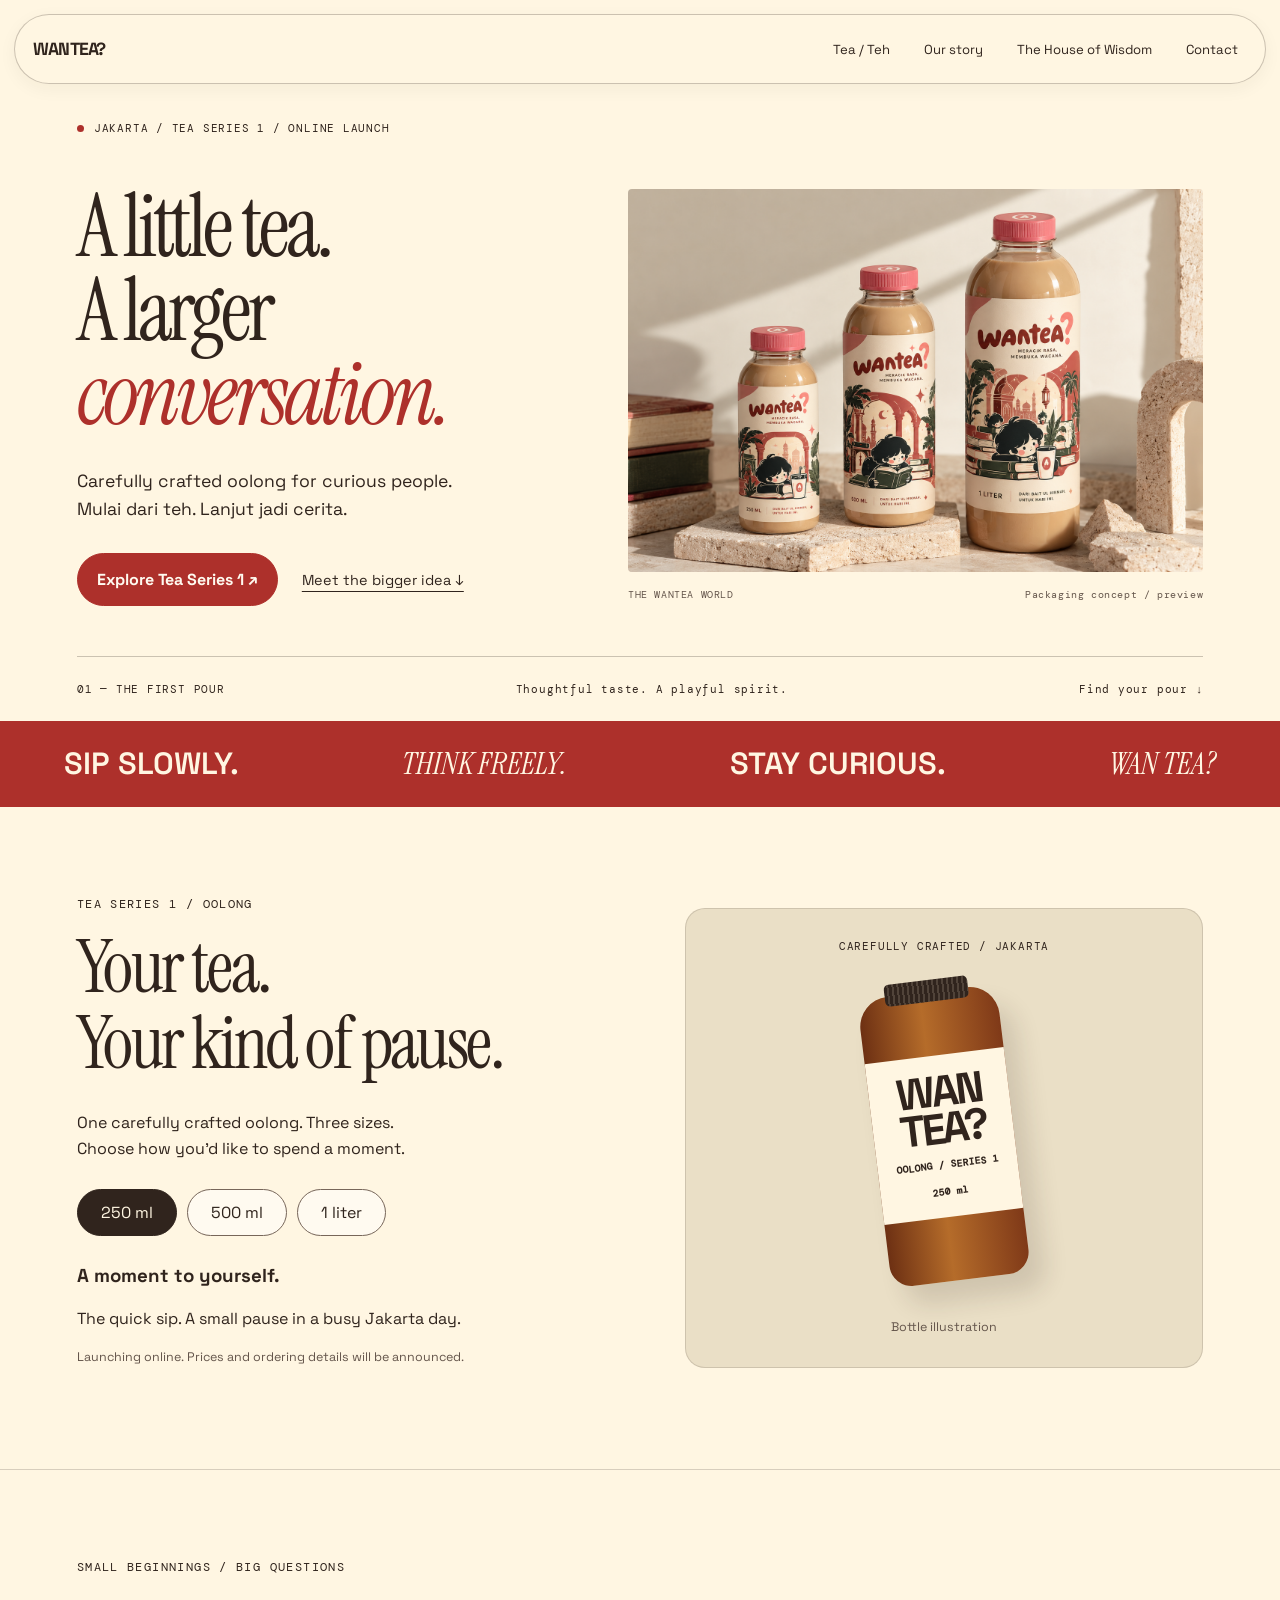
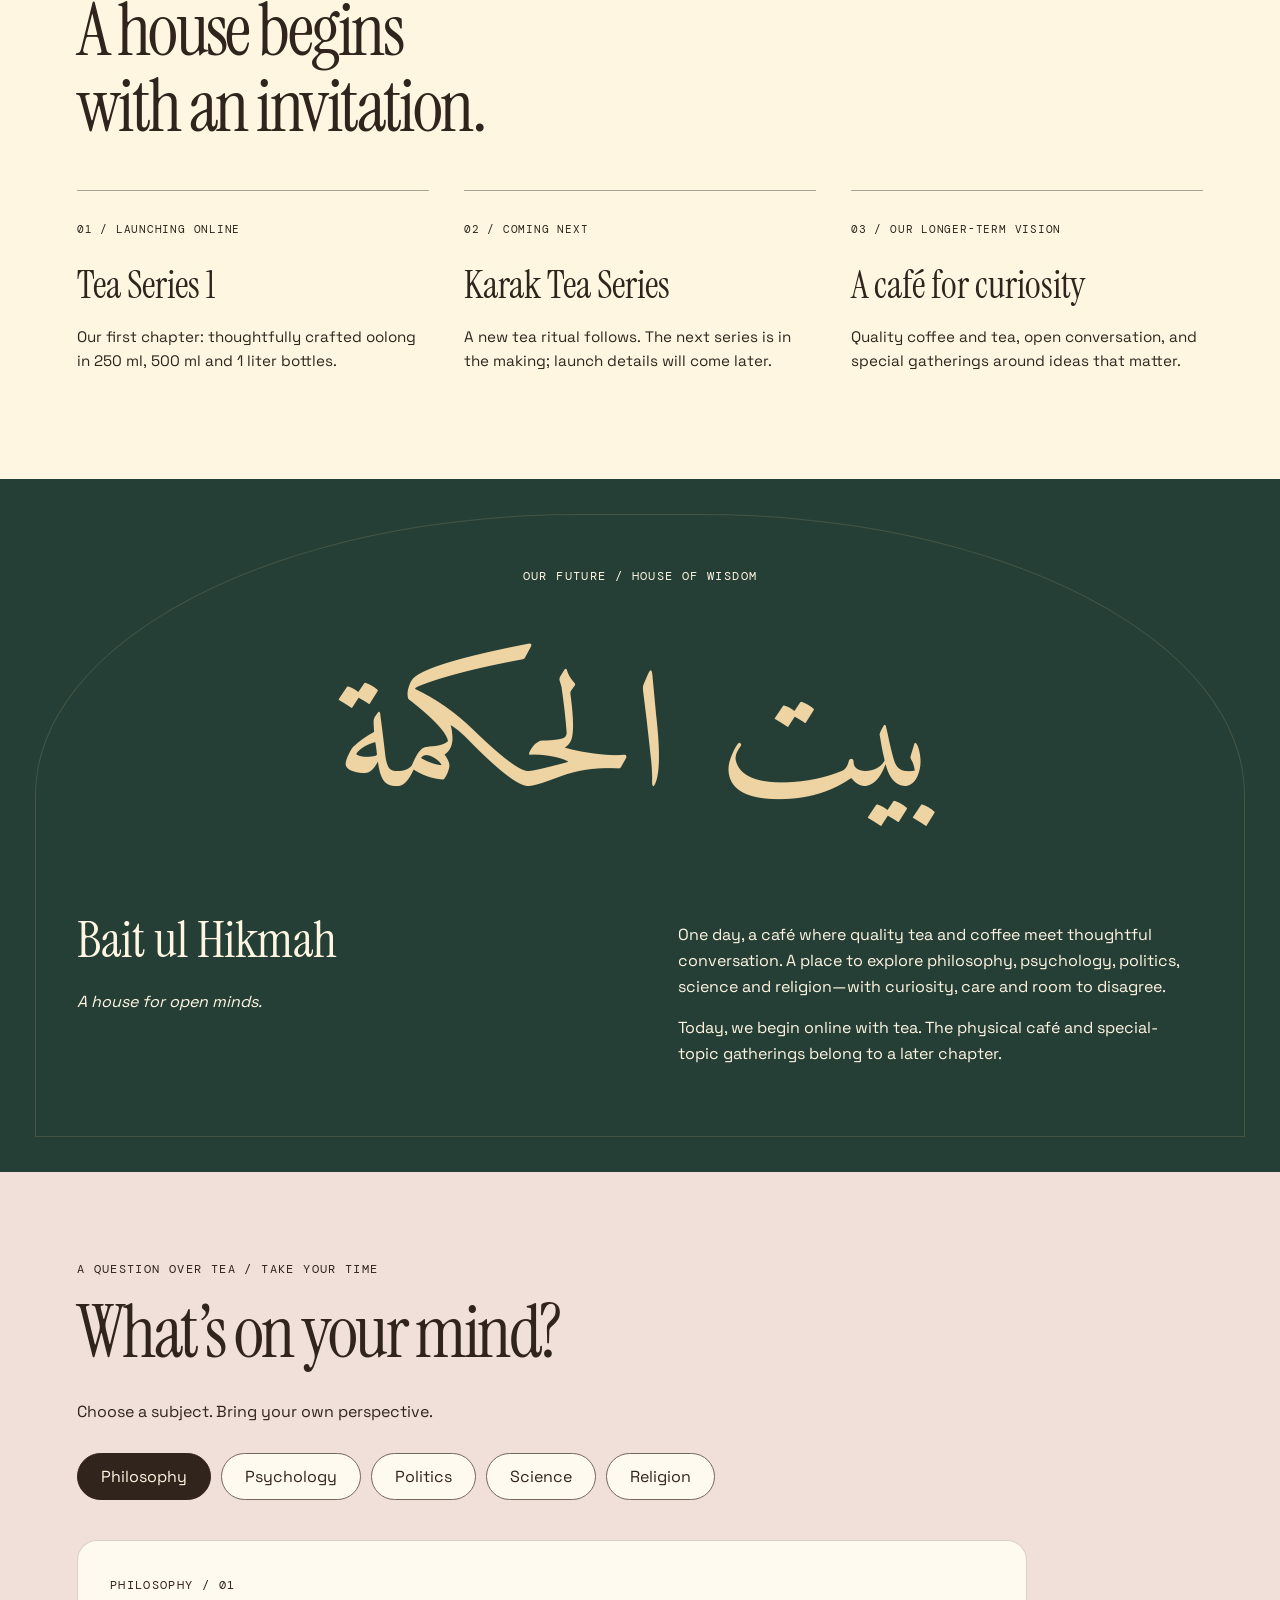
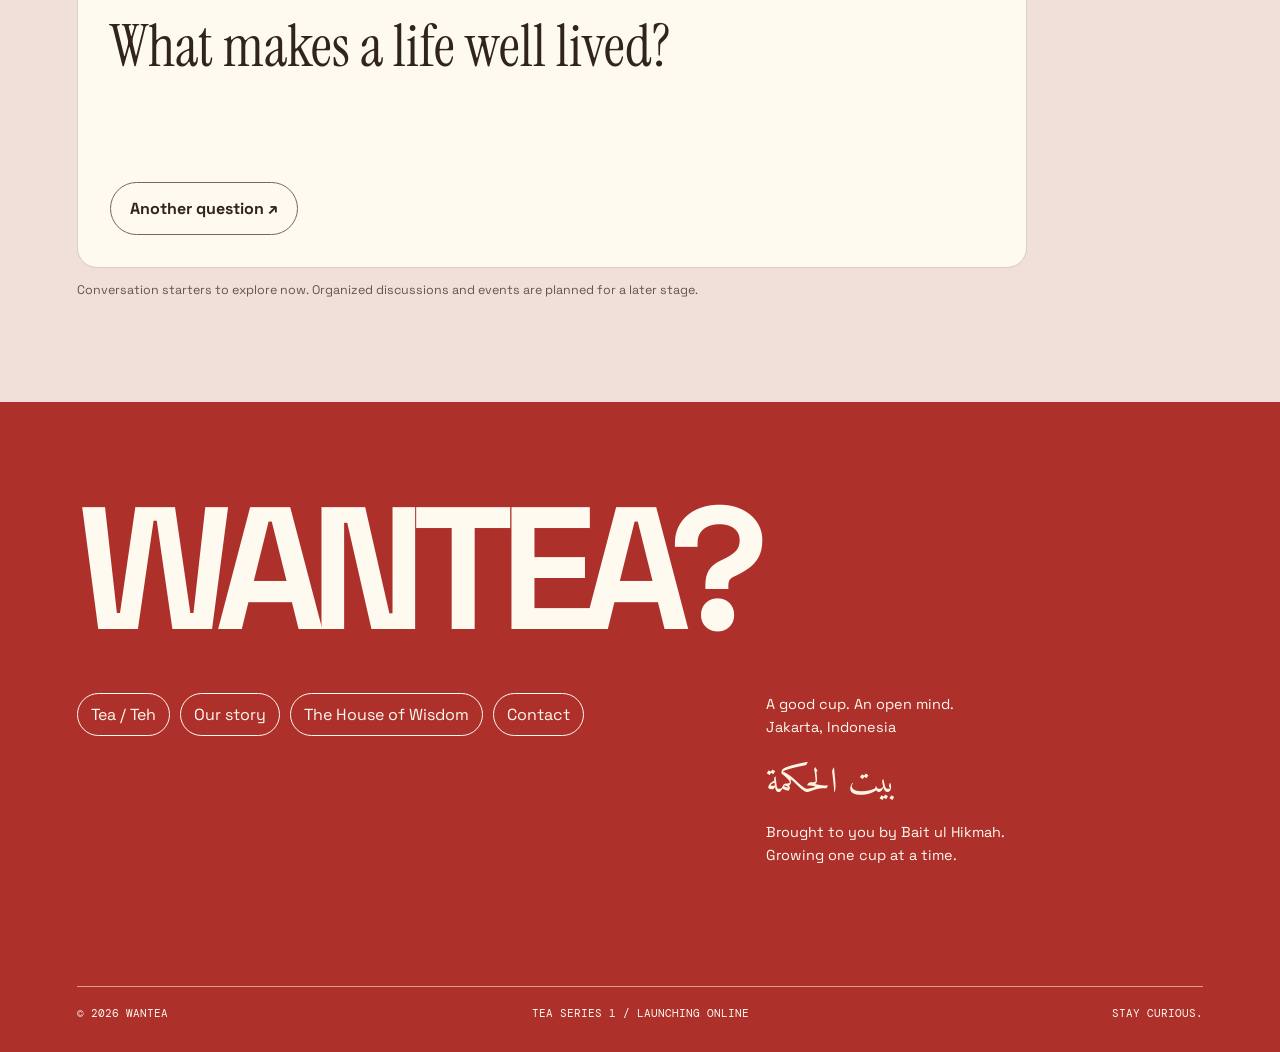
==== commit f49d69c7: "update 1.2" ====
--- a/index.html
+++ b/index.html
@@ -1 +1 @@
-<!doctype html><html lang="en"><head><meta charset="utf-8"><meta name="viewport" content="width=device-width,initial-scale=1"><title>A little tea. A larger conversation. — Wantea</title><meta name="description" content="Thoughtfully crafted tea from Jakarta. Discover Tea Series 1 and our vision for Bait ul Hikmah, a future café for curiosity and conversation."><meta name="theme-color" content="#fff6d8"><link rel="stylesheet" href="./assets/style.css"><link rel="stylesheet" href="./assets/evolution.css"><link rel="stylesheet" href="./assets/glass.css"></head><body><a class="skip" href="#main">Skip to content</a><nav class="nav" aria-label="Main navigation"><a class="brand" href="./">WAN TEA?</a><div class="navlinks" id="navigation"><a href="./menu/">Tea / Teh</a><a href="./story/">Our story</a><a href="./experiences/">The House of Wisdom</a><a href="./contact/">Contact</a></div><button class="menu-btn" aria-expanded="false" aria-controls="navigation">MENU</button></nav><main id="main"><section class="new-hero"><div class="hero-caption"><span class="live-dot"></span> JAKARTA / TEA SERIES 1 / ONLINE LAUNCH</div><div class="hero-layout"><div><h1>A little tea.<br>A larger<br><em>conversation.</em></h1><p>Carefully crafted oolong for curious people.<br>Mulai dari teh. Lanjut jadi cerita.</p><div class="hero-actions"><a class="cta" href="menu/">Explore Tea Series 1 ↗</a><a class="text-link" href="#vision">Meet the bigger idea ↓</a></div></div><div class="new-art"><div class="art-ring"></div><span class="art-note">GOOD TEA.<br>OPEN MINDS.</span><img src="assets/wantea-logo.png" alt="Wantea’s original illustrated mascot"><span class="art-caption">A Jakarta original / WAN TEA?</span></div></div><div class="hero-foot"><span>01 — THE FIRST POUR</span><span>Thoughtful taste. A playful spirit.</span><a href="#choose">Find your pour ↓</a></div></section><div class="ribbon">SIP SLOWLY. <span>THINK FREELY.</span> STAY CURIOUS. <span>WAN TEA?</span></div><section class="section pour-section" id="choose"><div><div class="kicker">TEA SERIES 1 / OOLONG</div><h2 class="editorial-title">Your tea.<br>Your kind of pause.</h2><p>One carefully crafted oolong. Three sizes.<br>Choose how you’d like to spend a moment.</p><div class="size-buttons" role="group" aria-label="Bottle size"><button data-size="250" aria-pressed="true">250 ml</button><button data-size="500" aria-pressed="false">500 ml</button><button data-size="1000" aria-pressed="false">1 liter</button></div><h3 id="pour-title">A moment to yourself.</h3><p id="pour-copy" aria-live="polite">The quick sip. A small pause in a busy Jakarta day.</p><p class="fine">Launching online. Prices and ordering details will be announced.</p></div><div class="pour-visual"><span class="orbit-label">CAREFULLY CRAFTED / JAKARTA</span><div class="tea-bottle" id="tea-bottle"><div class="bottle-label">WAN<br>TEA?<small>OOLONG / SERIES 1</small><span id="bottle-size">250 ml</span></div></div><span class="fine">Bottle illustration</span></div></section><section class="section journey" id="vision"><div class="kicker">SMALL BEGINNINGS / BIG QUESTIONS</div><h2 class="editorial-title">A house begins<br>with an invitation.</h2><div class="chapter-list"><article><span>01 / LAUNCHING ONLINE</span><h3>Tea Series 1</h3><p>Our first chapter: thoughtfully crafted oolong in 250 ml, 500 ml and 1 liter bottles.</p></article><article><span>02 / COMING NEXT</span><h3>Karak Tea Series</h3><p>A new tea ritual follows. The next series is in the making; launch details will come later.</p></article><article><span>03 / OUR LONGER-TERM VISION</span><h3>A café for curiosity</h3><p>Quality coffee and tea, open conversation, and special gatherings around ideas that matter.</p></article></div></section><section class="wisdom section"><div class="kicker">OUR FUTURE / HOUSE OF WISDOM</div><p class="arabic" lang="ar" dir="rtl">بيت الحكمة</p><div class="wisdom-bottom"><div><h2>Bait ul Hikmah</h2><p class="translation">A house for open minds.</p></div><div><p>One day, a café where quality tea and coffee meet thoughtful conversation. A place to explore philosophy, psychology, politics, science and religion—with curiosity, care and room to disagree.</p><p>Today, we begin online with tea. The physical café and special-topic gatherings belong to a later chapter.</p></div></div></section><section class="section question-space" id="questions"><div class="kicker">A QUESTION OVER TEA / TAKE YOUR TIME</div><h2 class="editorial-title">What’s on your mind?</h2><p>Choose a subject. Bring your own perspective.</p><div class="topic-buttons" role="group" aria-label="Discussion subject"><button data-topic="Philosophy" aria-pressed="true">Philosophy</button><button data-topic="Psychology" aria-pressed="false">Psychology</button><button data-topic="Politics" aria-pressed="false">Politics</button><button data-topic="Science" aria-pressed="false">Science</button><button data-topic="Religion" aria-pressed="false">Religion</button></div><div class="question-panel"><span id="question-topic" class="kicker">PHILOSOPHY / 01</span><p id="question" aria-live="polite">What makes a life well lived?</p><button class="cta alt" id="next-question">Another question ↗</button></div><p class="fine">Conversation starters to explore now. Organized discussions and events are planned for a later stage.</p></section></main><footer class="footer"><div class="footer-top"><a class="footer-logo" href="./">WAN<br>TEA?</a><div><div class="footer-links"><a href="./menu/">Tea / Teh</a><a href="./story/">Our story</a><a href="./experiences/">The House of Wisdom</a><a href="./contact/">Contact</a></div><p>A good cup. An open mind.<br>Jakarta, Indonesia</p><p class="footer-arabic" lang="ar" dir="rtl">بيت الحكمة</p><p>Brought to you by Bait ul Hikmah.<br>Growing one cup at a time.</p></div></div><div class="footer-note"><span>© 2026 Wantea</span><span>Tea Series 1 / launching online</span><span>Stay curious.</span></div></footer><script src="./assets/main.js"></script></body></html>
+<!doctype html><html lang="en"><head><meta charset="utf-8"><meta name="viewport" content="width=device-width,initial-scale=1"><title>A little tea. A larger conversation. — Wantea</title><meta name="description" content="Thoughtfully crafted tea from Jakarta. Discover Tea Series 1 and our vision for Bait ul Hikmah, a future café for curiosity and conversation."><meta name="theme-color" content="#fff6d8"><link rel="stylesheet" href="./assets/style.css"><link rel="stylesheet" href="./assets/evolution.css"><link rel="stylesheet" href="./assets/glass.css?v=20261016-3"></head><body><a class="skip" href="#main">Skip to content</a><nav class="nav" aria-label="Main navigation"><a class="brand" href="./">WAN TEA?</a><div class="navlinks" id="navigation"><a href="./menu/">Tea / Teh</a><a href="./story/">Our story</a><a href="./experiences/">The House of Wisdom</a><a href="./contact/">Contact</a></div><button class="menu-btn" aria-expanded="false" aria-controls="navigation">MENU</button></nav><main id="main"><section class="new-hero"><div class="hero-caption"><span class="live-dot"></span> JAKARTA / TEA SERIES 1 / ONLINE LAUNCH</div><div class="hero-layout"><div><h1>A little tea.<br>A larger<br><em>conversation.</em></h1><p>Carefully crafted oolong for curious people.<br>Mulai dari teh. Lanjut jadi cerita.</p><div class="hero-actions"><a class="cta" href="menu/">Explore Tea Series 1 ↗</a><a class="text-link" href="#vision">Meet the bigger idea ↓</a></div></div><figure class="product-hero"><img src="assets/bottle-preview.png" width="1536" height="1024" fetchpriority="high" alt="Wantea packaging concept: three tea bottles beside books and warm stone arches"><figcaption>THE WANTEA WORLD <span>Packaging concept / preview</span></figcaption></figure></div><div class="hero-foot"><span>01 — THE FIRST POUR</span><span>Thoughtful taste. A playful spirit.</span><a href="#choose">Find your pour ↓</a></div></section><div class="ribbon">SIP SLOWLY. <span>THINK FREELY.</span> STAY CURIOUS. <span>WAN TEA?</span></div><section class="section pour-section" id="choose"><div><div class="kicker">TEA SERIES 1 / OOLONG</div><h2 class="editorial-title">Your tea.<br>Your kind of pause.</h2><p>One carefully crafted oolong. Three sizes.<br>Choose how you’d like to spend a moment.</p><div class="size-buttons" role="group" aria-label="Bottle size"><button data-size="250" aria-pressed="true">250 ml</button><button data-size="500" aria-pressed="false">500 ml</button><button data-size="1000" aria-pressed="false">1 liter</button></div><h3 id="pour-title">A moment to yourself.</h3><p id="pour-copy" aria-live="polite">The quick sip. A small pause in a busy Jakarta day.</p><p class="fine">Launching online. Prices and ordering details will be announced.</p></div><div class="pour-visual"><span class="orbit-label">CAREFULLY CRAFTED / JAKARTA</span><div class="tea-bottle" id="tea-bottle"><div class="bottle-label">WAN<br>TEA?<small>OOLONG / SERIES 1</small><span id="bottle-size">250 ml</span></div></div><span class="fine">Bottle illustration</span></div></section><section class="section journey" id="vision"><div class="kicker">SMALL BEGINNINGS / BIG QUESTIONS</div><h2 class="editorial-title">A house begins<br>with an invitation.</h2><div class="chapter-list"><article><span>01 / LAUNCHING ONLINE</span><h3>Tea Series 1</h3><p>Our first chapter: thoughtfully crafted oolong in 250 ml, 500 ml and 1 liter bottles.</p></article><article><span>02 / COMING NEXT</span><h3>Karak Tea Series</h3><p>A new tea ritual follows. The next series is in the making; launch details will come later.</p></article><article><span>03 / OUR LONGER-TERM VISION</span><h3>A café for curiosity</h3><p>Quality coffee and tea, open conversation, and special gatherings around ideas that matter.</p></article></div></section><section class="wisdom section"><div class="kicker">OUR FUTURE / HOUSE OF WISDOM</div><p class="arabic" lang="ar" dir="rtl">بيت الحكمة</p><div class="wisdom-bottom"><div><h2>Bait ul Hikmah</h2><p class="translation">A house for open minds.</p></div><div><p>One day, a café where quality tea and coffee meet thoughtful conversation. A place to explore philosophy, psychology, politics, science and religion—with curiosity, care and room to disagree.</p><p>Today, we begin online with tea. The physical café and special-topic gatherings belong to a later chapter.</p></div></div></section><section class="section question-space" id="questions"><div class="kicker">A QUESTION OVER TEA / TAKE YOUR TIME</div><h2 class="editorial-title">What’s on your mind?</h2><p>Choose a subject. Bring your own perspective.</p><div class="topic-buttons" role="group" aria-label="Discussion subject"><button type="button" aria-controls="question" data-topic="Philosophy" aria-pressed="true">Philosophy</button><button type="button" aria-controls="question" data-topic="Psychology" aria-pressed="false">Psychology</button><button type="button" aria-controls="question" data-topic="Politics" aria-pressed="false">Politics</button><button type="button" aria-controls="question" data-topic="Science" aria-pressed="false">Science</button><button type="button" aria-controls="question" data-topic="Religion" aria-pressed="false">Religion</button></div><div class="question-panel"><span id="question-topic" class="kicker">PHILOSOPHY / 01</span><p id="question" aria-live="polite">What makes a life well lived?</p><button type="button" class="cta alt" id="next-question">Another question ↗</button></div><p class="fine">Conversation starters to explore now. Organized discussions and events are planned for a later stage.</p></section></main><footer class="footer"><div class="footer-top"><a class="footer-logo" href="./">WANTEA?</a><div><div class="footer-links"><a href="./menu/">Tea / Teh</a><a href="./story/">Our story</a><a href="./experiences/">The House of Wisdom</a><a href="./contact/">Contact</a></div><p>A good cup. An open mind.<br>Jakarta, Indonesia</p><p class="footer-arabic" lang="ar" dir="rtl">بيت الحكمة</p><p>Brought to you by Bait ul Hikmah.<br>Growing one cup at a time.</p></div></div><div class="footer-note"><span>© 2026 Wantea</span><span>Tea Series 1 / launching online</span><span>Stay curious.</span></div></footer><script src="./assets/main.js?v=20261016-3"></script></body></html>
--- a/assets/glass.css
+++ b/assets/glass.css
@@ -1,25 +1,56 @@
-/* Translucent surfaces retain solid fallbacks and readable text contrast. */
-body{background:radial-gradient(ellipse at 85% 15%,#efbac16b,transparent 45%),radial-gradient(ellipse at 10% 48%,#c9d9c066,transparent 40%),#fff6e2}
-.nav,.pour-visual,.question-panel,.chapter-list article,.new-art,.size-buttons button,.topic-buttons button{border:1px solid #ffffffb3;box-shadow:inset 0 1px 0 #ffffffe6,inset 0 -1px 0 #ffffff38,0 14px 45px #49301d12}
-.nav{background:#fff8e9df;box-shadow:inset 0 1px 1px white,0 8px 30px #30241d16;border-color:#ffffffc9}
-.navlinks a{transition:background .2s,box-shadow .2s}.navlinks a:hover{background:#30241de6}
-.new-art{background:radial-gradient(ellipse at 15% 5%,#ffffffa6,transparent 65%),linear-gradient(140deg,#f4c7d1ab,#eed2bb66);border-radius:48% 48% 30px 30px}
-.pour-visual{border-radius:32px;background:radial-gradient(circle at 80% 25%,#ffffffcc,transparent 55%),linear-gradient(135deg,#f0d3b394,#eee4c980)}
-.question-space{background:linear-gradient(120deg,#eedbd5a6,#f8eedcc9)}
-.question-panel{background:#fffaf0c9;border-radius:28px;padding:32px;position:relative;overflow:hidden}
-.chapter-list article{padding:28px;border-radius:24px;background:#fffaf0b8}
-.size-buttons button,.topic-buttons button{background:#fffaf0d9;border-color:#fffaf0;color:#30241d;transition:background .2s,box-shadow .2s,transform .2s}
-.size-buttons button:hover,.topic-buttons button:hover{background:#ffffff;box-shadow:inset 0 1px 0 white,0 5px 15px #49301d1c;transform:translateY(-2px)}
-.size-buttons button[aria-pressed=true],.topic-buttons button[aria-pressed=true]{background:#49362feb;color:#fff6e2;border-color:#49362f;box-shadow:inset 0 1px 0 #ffffff40,0 6px 18px #30241d25}
-.cta{background:linear-gradient(145deg,#b74438,#9e2926);border:1px solid #ffffff66;box-shadow:inset 0 1px 0 #ffffff66,0 8px 22px #a52c2425}
-.cta.alt{background:#fffaf0d9;color:#30241d;border-color:#ffffff}
-.wisdom{background:radial-gradient(ellipse at 80% 20%,#55796580,transparent 60%),linear-gradient(130deg,#233d33,#304c40)}
-.wisdom-bottom{background:#ffffff0d;border:1px solid #ffffff2b;border-radius:24px;padding:30px;box-shadow:inset 0 1px 0 #ffffff20}
-.footer{background:#fff6e2e6}
-@supports ((backdrop-filter:blur(1px)) or (-webkit-backdrop-filter:blur(1px))){
- .nav{background:#fff8e9b8;-webkit-backdrop-filter:blur(22px) saturate(150%);backdrop-filter:blur(22px) saturate(150%)}
- .pour-visual,.question-panel,.chapter-list article,.new-art{-webkit-backdrop-filter:blur(16px) saturate(120%);backdrop-filter:blur(16px) saturate(120%)}
- .question-panel{background:#fffaf09e}.chapter-list article{background:#fffaf080}
+/* Restrained finishing layer: solid content, subtle frost only on navigation. */
+body{background:var(--cream)}
+.nav{background:#fff6e2f2;border:1px solid #30241d40;box-shadow:0 5px 18px #30241d0c;-webkit-backdrop-filter:blur(12px);backdrop-filter:blur(12px)}
+.navlinks a,.menu-btn{min-height:44px;display:inline-flex;align-items:center;justify-content:center}
+.menu-btn{display:none}
+.new-art{background:#efbac1;border:1px solid #ad302b30;border-radius:48% 48% 12px 12px;box-shadow:none}
+.pour-visual{background:#eadfc6;border:1px solid #30241d26;border-radius:20px}
+.chapter-list article{background:transparent;border:0;border-top:1px solid #30241d66;border-radius:0;box-shadow:none;padding:26px 0 0}
+.question-space{background:#f1dfda}
+.question-panel{background:#fffaf0;border:1px solid #30241d30;border-radius:20px;padding:32px;box-shadow:none}
+.size-buttons button,.topic-buttons button{background:#fffaf0;color:#30241d;border:1px solid #77665a;min-height:44px;transition:background .18s,color .18s}
+.size-buttons button:hover,.topic-buttons button:hover{background:#ebddc7}
+.size-buttons button[aria-pressed=true],.topic-buttons button[aria-pressed=true]{background:#30241d;color:#fff6e2;border-color:#30241d}
+.cta{background:#ad302b;color:#fffaf0;border:1px solid #ad302b;box-shadow:none;min-height:48px}
+.cta:hover{background:#81231f;color:#fffaf0;transform:none}
+.cta.alt{background:#fffaf0;color:#30241d;border-color:#77665a}
+.cta.alt:hover{background:#30241d;color:#fffaf0}
+.wisdom{background:#263f36;color:#fff6e2}
+.wisdom-bottom{background:transparent;border:0;padding:0;box-shadow:none}
+.footer{background:#ad302b;color:#fffaf0}
+.footer-links a:hover,.footer-links a:focus-visible{background:#fffaf0;color:#81231f}
+.footer-arabic{color:#fff6e2}
+.footer-note{line-height:1.6}
+.navlinks a[aria-current=page]{background:#30241d;color:#fff6e2}
+.hero-layout>div,.intro-grid>div,.wisdom-bottom>div{min-width:0}
+.story-opening p{line-height:1.75}
+.question-panel #question{margin-top:20px}
+.karak-mark{line-height:1}
+@media(min-width:801px){.navlinks{display:flex}.menu-btn{display:none}}
+@media(max-width:800px){
+ .menu-btn{display:inline-flex}.navlinks{display:none}
+ .nav.open{background:#fff6e2;-webkit-backdrop-filter:none;backdrop-filter:none}
+ .nav.open .navlinks{background:#fff6e2;border:1px solid #30241d55;border-radius:20px;padding:12px;box-shadow:0 14px 30px #30241d26;max-height:calc(100dvh - 110px);overflow-y:auto}
+ .nav.open .navlinks a{background:#fff6e2;color:#30241d;text-align:left;justify-content:flex-start}
+ .nav.open .navlinks a[aria-current=page],.nav.open .navlinks a:hover{background:#30241d;color:#fff6e2}
+ .question-panel{padding:24px}.question-panel #question{font-size:clamp(2rem,7vw,3rem)}
+ .footer{padding:60px 6vw 25px}.footer-links{gap:10px}.footer-links a{min-height:44px;display:inline-flex;align-items:center}
+ .hero-caption{line-height:1.6}.new-art{min-height:330px}.hero-foot{line-height:1.5}
 }
-@media(max-width:800px){.nav.open .navlinks{background:#fff8e9f5;border:1px solid #ffffff;border-radius:24px;box-shadow:inset 0 1px 0 white,0 18px 40px #30241d26}.question-panel,.wisdom-bottom{padding:24px}.chapter-list article{padding:24px}.question-panel #question{font-size:clamp(2rem,7vw,3rem)}}
-@media(prefers-reduced-transparency:reduce){.nav,.question-panel,.chapter-list article,.pour-visual{background:#fff6e2;backdrop-filter:none;-webkit-backdrop-filter:none}.new-art{background:#efbac1}}
+@media(prefers-reduced-transparency:reduce){.nav{background:#fff6e2;backdrop-filter:none;-webkit-backdrop-filter:none}}
+@media(prefers-reduced-motion:reduce){*,*:before,*:after{animation:none!important;transition:none!important;scroll-behavior:auto!important}}
+.footer-logo{line-height:.88}.menu-btn:hover{background:#30241d;color:#fff6e2}.new-art .art-note{color:#69221d}
+/* Product-led hero and restored oversized wordmark. */
+.hero-layout{grid-template-columns:1fr 1.15fr;gap:4vw}
+.hero-layout h1{font-size:clamp(3.7rem,6.7vw,7.5rem)}
+.product-hero{margin:0;min-width:0}
+.product-hero img{width:100%;height:auto;aspect-ratio:3/2;object-fit:cover;border-radius:4px;display:block}
+.product-hero figcaption{display:flex;justify-content:space-between;gap:14px;font-family:'DM Mono',monospace;font-size:.62rem;line-height:1.5;letter-spacing:.06em;margin-top:16px;color:#64554b}
+.footer-top{display:block}
+.footer-logo{display:block;font-size:clamp(4rem,13.6vw,15rem);line-height:.9;letter-spacing:-.085em;white-space:nowrap;margin-bottom:45px}
+.footer-top>div{display:grid;grid-template-columns:1.4fr 1fr;column-gap:6vw;align-items:start}
+.footer-links{max-width:none;grid-row:span 3;align-self:start}
+.footer-top>div>p{margin:0 0 16px}.footer-top>div>.footer-arabic{margin:0 0 10px;font-size:2.2rem}
+.question-panel{scroll-margin-top:110px}
+@media(max-width:800px){.hero-layout{grid-template-columns:1fr;gap:32px}.hero-layout h1{font-size:clamp(3.3rem,11.5vw,6rem)}.product-hero figcaption{font-size:.58rem}.footer-logo{font-size:clamp(3rem,16vw,8rem);margin-bottom:30px}.footer-top>div{display:block}.footer-links{margin-bottom:28px}.footer-note{margin-top:35px}}
+html{scroll-behavior:auto}
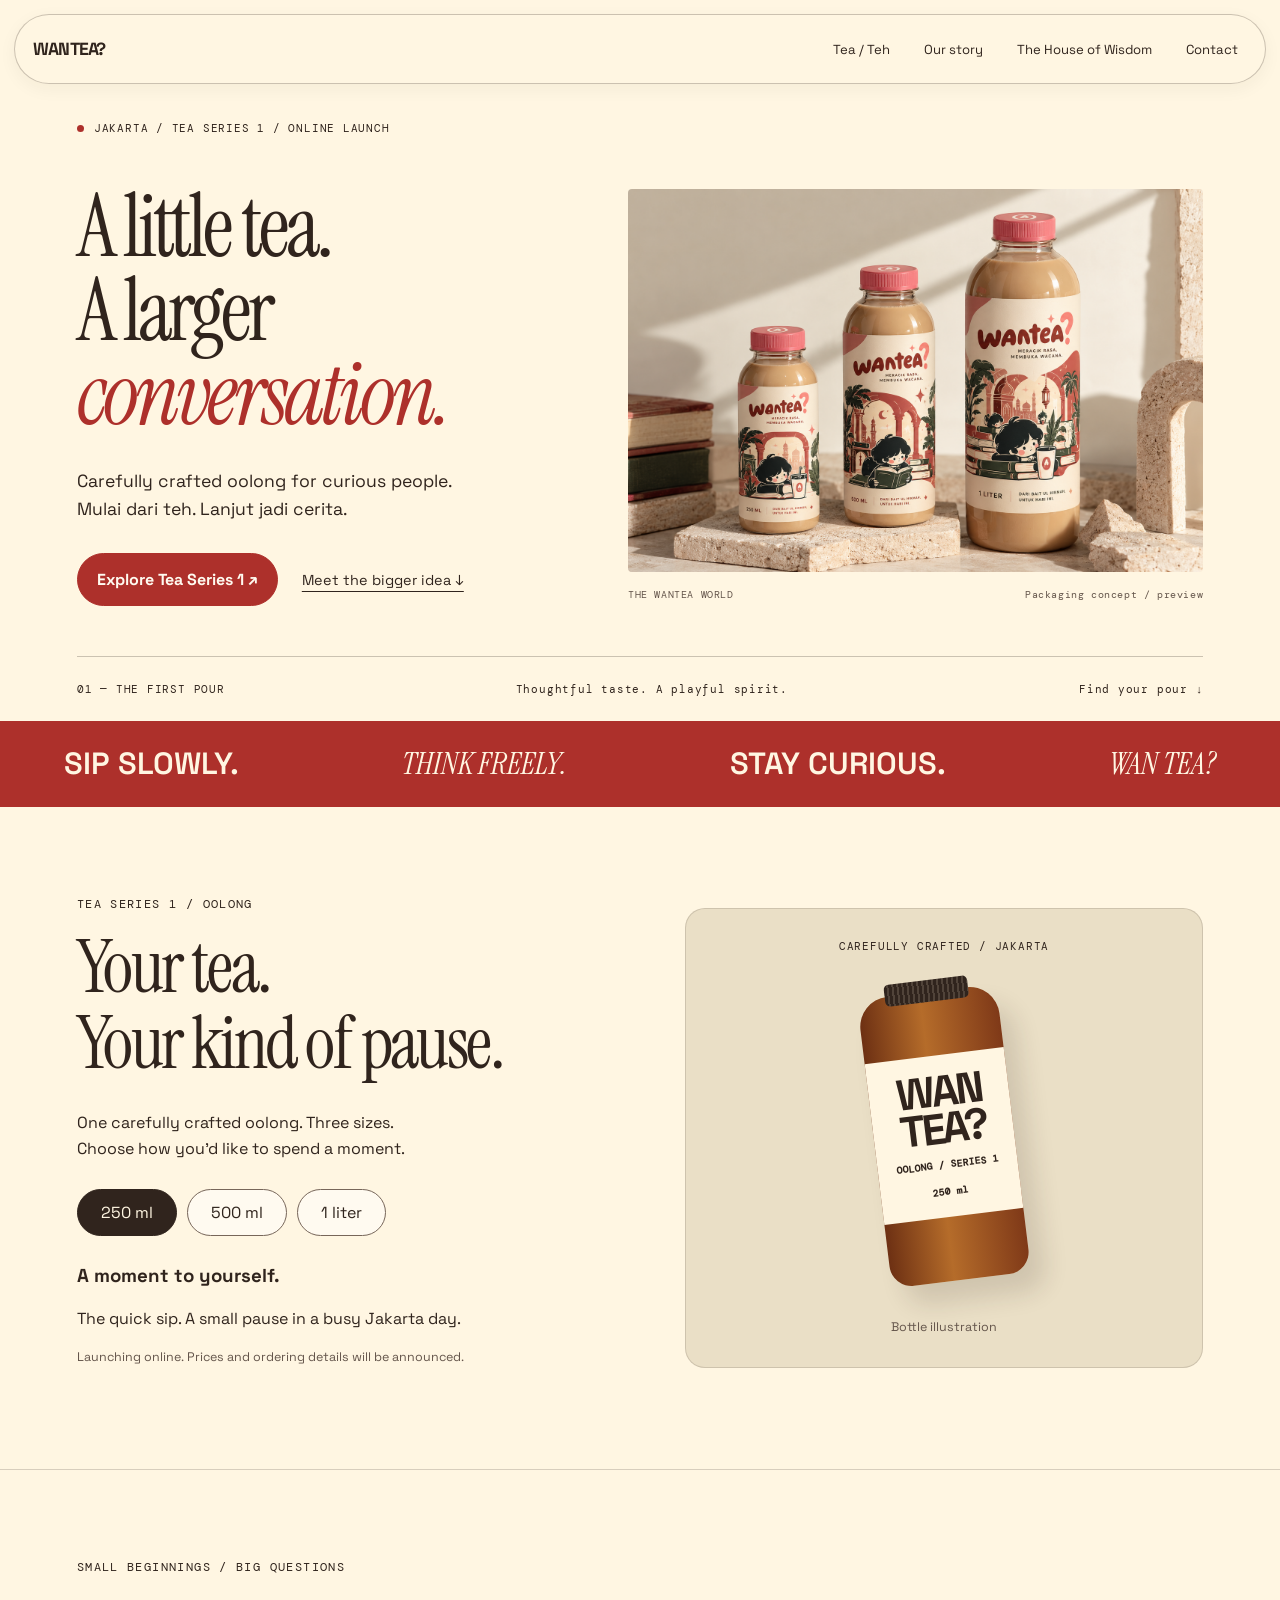
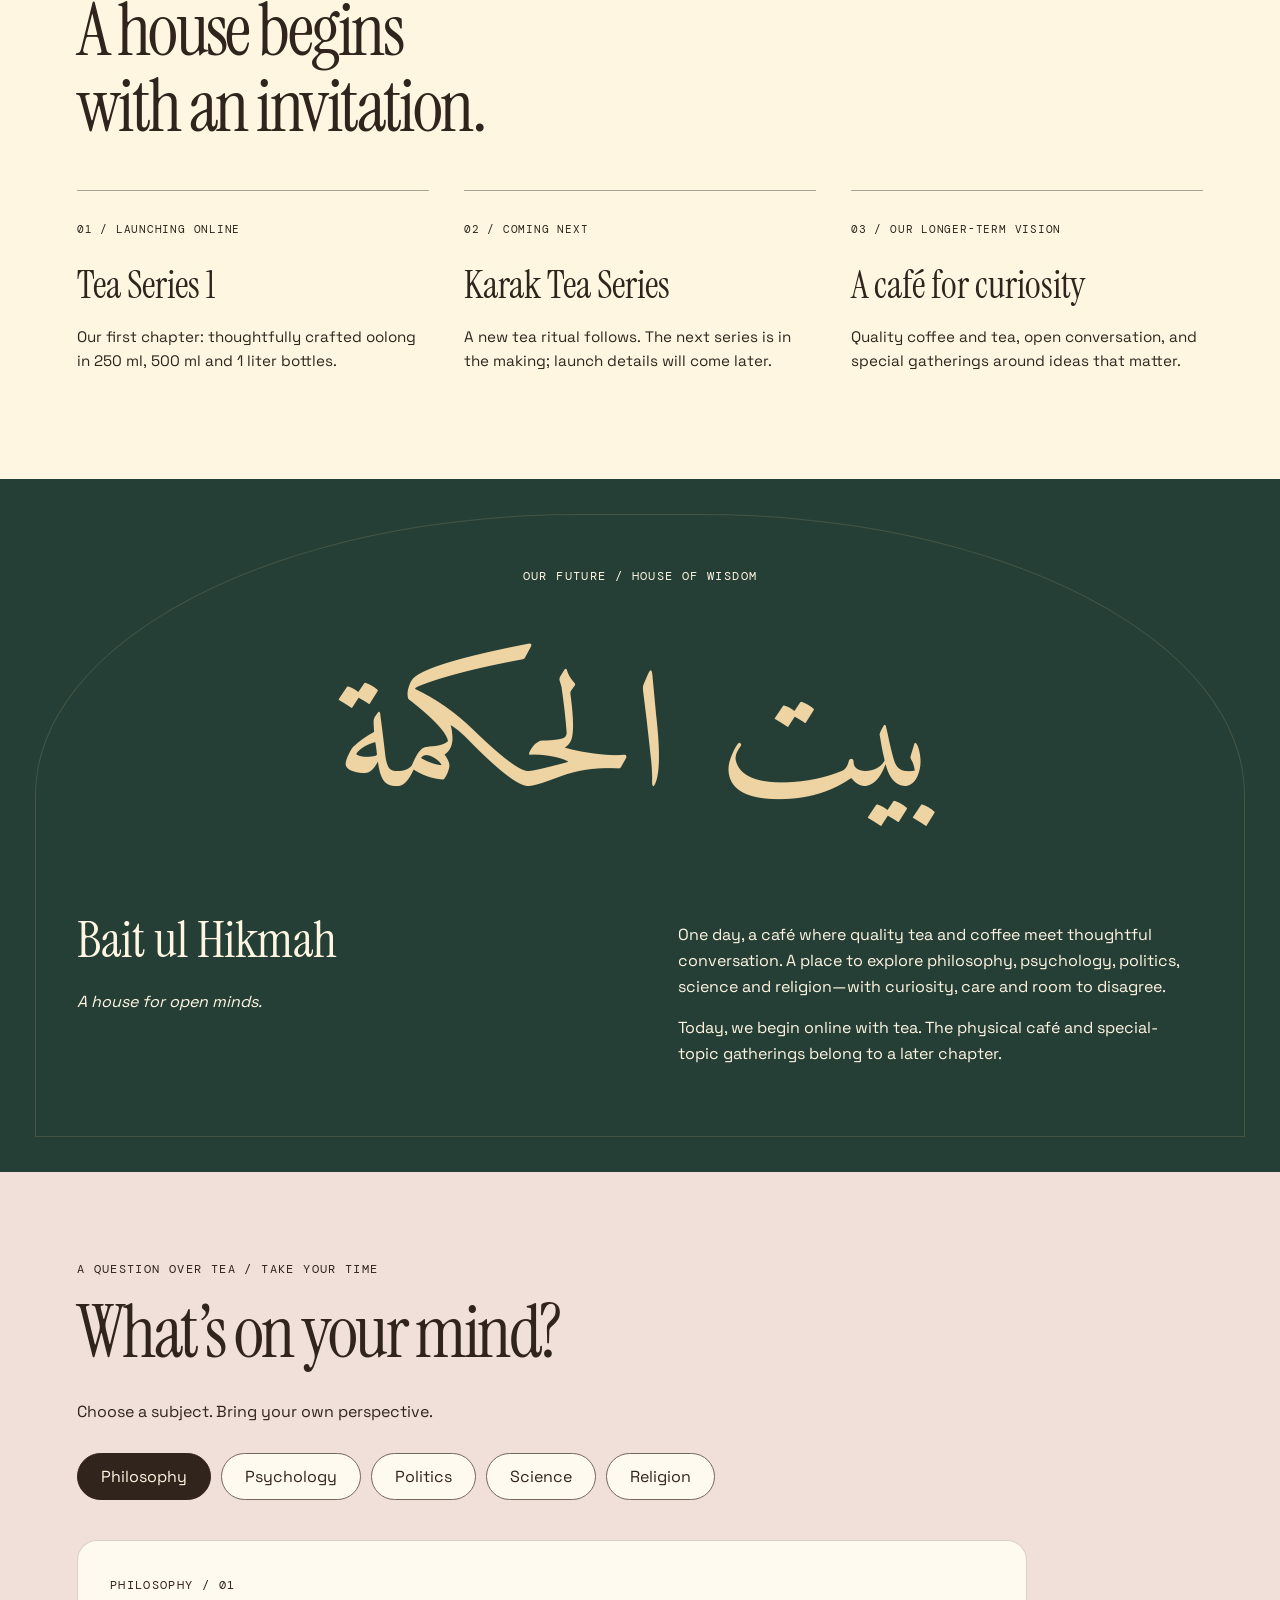
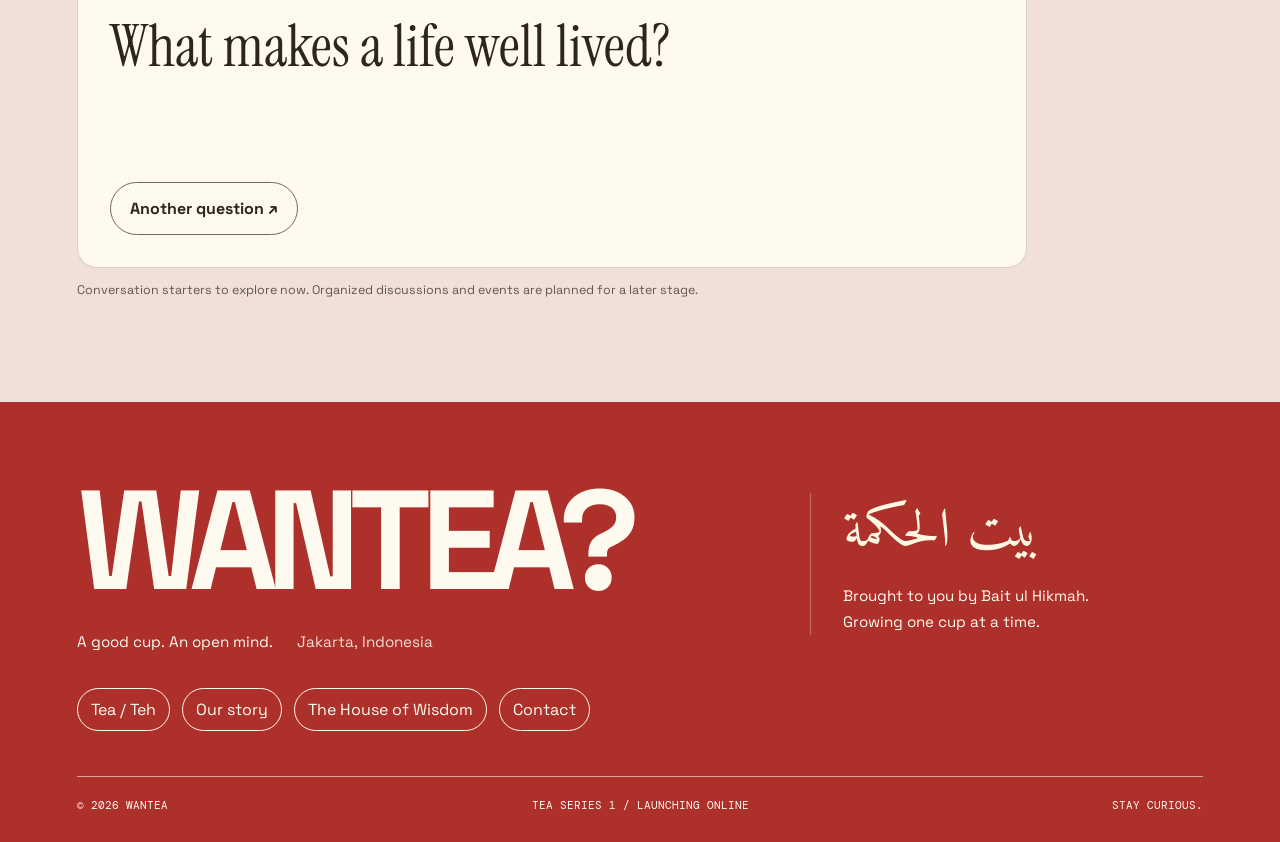
==== commit a7a1cb38: "update 1.3" ====
--- a/index.html
+++ b/index.html
@@ -1 +1 @@
-<!doctype html><html lang="en"><head><meta charset="utf-8"><meta name="viewport" content="width=device-width,initial-scale=1"><title>A little tea. A larger conversation. — Wantea</title><meta name="description" content="Thoughtfully crafted tea from Jakarta. Discover Tea Series 1 and our vision for Bait ul Hikmah, a future café for curiosity and conversation."><meta name="theme-color" content="#fff6d8"><link rel="stylesheet" href="./assets/style.css"><link rel="stylesheet" href="./assets/evolution.css"><link rel="stylesheet" href="./assets/glass.css?v=20261016-3"></head><body><a class="skip" href="#main">Skip to content</a><nav class="nav" aria-label="Main navigation"><a class="brand" href="./">WAN TEA?</a><div class="navlinks" id="navigation"><a href="./menu/">Tea / Teh</a><a href="./story/">Our story</a><a href="./experiences/">The House of Wisdom</a><a href="./contact/">Contact</a></div><button class="menu-btn" aria-expanded="false" aria-controls="navigation">MENU</button></nav><main id="main"><section class="new-hero"><div class="hero-caption"><span class="live-dot"></span> JAKARTA / TEA SERIES 1 / ONLINE LAUNCH</div><div class="hero-layout"><div><h1>A little tea.<br>A larger<br><em>conversation.</em></h1><p>Carefully crafted oolong for curious people.<br>Mulai dari teh. Lanjut jadi cerita.</p><div class="hero-actions"><a class="cta" href="menu/">Explore Tea Series 1 ↗</a><a class="text-link" href="#vision">Meet the bigger idea ↓</a></div></div><figure class="product-hero"><img src="assets/bottle-preview.png" width="1536" height="1024" fetchpriority="high" alt="Wantea packaging concept: three tea bottles beside books and warm stone arches"><figcaption>THE WANTEA WORLD <span>Packaging concept / preview</span></figcaption></figure></div><div class="hero-foot"><span>01 — THE FIRST POUR</span><span>Thoughtful taste. A playful spirit.</span><a href="#choose">Find your pour ↓</a></div></section><div class="ribbon">SIP SLOWLY. <span>THINK FREELY.</span> STAY CURIOUS. <span>WAN TEA?</span></div><section class="section pour-section" id="choose"><div><div class="kicker">TEA SERIES 1 / OOLONG</div><h2 class="editorial-title">Your tea.<br>Your kind of pause.</h2><p>One carefully crafted oolong. Three sizes.<br>Choose how you’d like to spend a moment.</p><div class="size-buttons" role="group" aria-label="Bottle size"><button data-size="250" aria-pressed="true">250 ml</button><button data-size="500" aria-pressed="false">500 ml</button><button data-size="1000" aria-pressed="false">1 liter</button></div><h3 id="pour-title">A moment to yourself.</h3><p id="pour-copy" aria-live="polite">The quick sip. A small pause in a busy Jakarta day.</p><p class="fine">Launching online. Prices and ordering details will be announced.</p></div><div class="pour-visual"><span class="orbit-label">CAREFULLY CRAFTED / JAKARTA</span><div class="tea-bottle" id="tea-bottle"><div class="bottle-label">WAN<br>TEA?<small>OOLONG / SERIES 1</small><span id="bottle-size">250 ml</span></div></div><span class="fine">Bottle illustration</span></div></section><section class="section journey" id="vision"><div class="kicker">SMALL BEGINNINGS / BIG QUESTIONS</div><h2 class="editorial-title">A house begins<br>with an invitation.</h2><div class="chapter-list"><article><span>01 / LAUNCHING ONLINE</span><h3>Tea Series 1</h3><p>Our first chapter: thoughtfully crafted oolong in 250 ml, 500 ml and 1 liter bottles.</p></article><article><span>02 / COMING NEXT</span><h3>Karak Tea Series</h3><p>A new tea ritual follows. The next series is in the making; launch details will come later.</p></article><article><span>03 / OUR LONGER-TERM VISION</span><h3>A café for curiosity</h3><p>Quality coffee and tea, open conversation, and special gatherings around ideas that matter.</p></article></div></section><section class="wisdom section"><div class="kicker">OUR FUTURE / HOUSE OF WISDOM</div><p class="arabic" lang="ar" dir="rtl">بيت الحكمة</p><div class="wisdom-bottom"><div><h2>Bait ul Hikmah</h2><p class="translation">A house for open minds.</p></div><div><p>One day, a café where quality tea and coffee meet thoughtful conversation. A place to explore philosophy, psychology, politics, science and religion—with curiosity, care and room to disagree.</p><p>Today, we begin online with tea. The physical café and special-topic gatherings belong to a later chapter.</p></div></div></section><section class="section question-space" id="questions"><div class="kicker">A QUESTION OVER TEA / TAKE YOUR TIME</div><h2 class="editorial-title">What’s on your mind?</h2><p>Choose a subject. Bring your own perspective.</p><div class="topic-buttons" role="group" aria-label="Discussion subject"><button type="button" aria-controls="question" data-topic="Philosophy" aria-pressed="true">Philosophy</button><button type="button" aria-controls="question" data-topic="Psychology" aria-pressed="false">Psychology</button><button type="button" aria-controls="question" data-topic="Politics" aria-pressed="false">Politics</button><button type="button" aria-controls="question" data-topic="Science" aria-pressed="false">Science</button><button type="button" aria-controls="question" data-topic="Religion" aria-pressed="false">Religion</button></div><div class="question-panel"><span id="question-topic" class="kicker">PHILOSOPHY / 01</span><p id="question" aria-live="polite">What makes a life well lived?</p><button type="button" class="cta alt" id="next-question">Another question ↗</button></div><p class="fine">Conversation starters to explore now. Organized discussions and events are planned for a later stage.</p></section></main><footer class="footer"><div class="footer-top"><a class="footer-logo" href="./">WANTEA?</a><div><div class="footer-links"><a href="./menu/">Tea / Teh</a><a href="./story/">Our story</a><a href="./experiences/">The House of Wisdom</a><a href="./contact/">Contact</a></div><p>A good cup. An open mind.<br>Jakarta, Indonesia</p><p class="footer-arabic" lang="ar" dir="rtl">بيت الحكمة</p><p>Brought to you by Bait ul Hikmah.<br>Growing one cup at a time.</p></div></div><div class="footer-note"><span>© 2026 Wantea</span><span>Tea Series 1 / launching online</span><span>Stay curious.</span></div></footer><script src="./assets/main.js?v=20261016-3"></script></body></html>
+<!doctype html><html lang="en"><head><meta charset="utf-8"><meta name="viewport" content="width=device-width,initial-scale=1"><title>A little tea. A larger conversation. — Wantea</title><meta name="description" content="Thoughtfully crafted tea from Jakarta. Discover Tea Series 1 and our vision for Bait ul Hikmah, a future café for curiosity and conversation."><meta name="theme-color" content="#fff6d8"><link rel="stylesheet" href="./assets/style.css"><link rel="stylesheet" href="./assets/evolution.css"><link rel="stylesheet" href="./assets/glass.css?v=20261016-4"></head><body><a class="skip" href="#main">Skip to content</a><nav class="nav" aria-label="Main navigation"><a class="brand" href="./">WAN TEA?</a><div class="navlinks" id="navigation"><a href="./menu/">Tea / Teh</a><a href="./story/">Our story</a><a href="./experiences/">The House of Wisdom</a><a href="./contact/">Contact</a></div><button class="menu-btn" aria-expanded="false" aria-controls="navigation">MENU</button></nav><main id="main"><section class="new-hero"><div class="hero-caption"><span class="live-dot"></span> JAKARTA / TEA SERIES 1 / ONLINE LAUNCH</div><div class="hero-layout"><div><h1>A little tea.<br>A larger<br><em>conversation.</em></h1><p>Carefully crafted oolong for curious people.<br>Mulai dari teh. Lanjut jadi cerita.</p><div class="hero-actions"><a class="cta" href="menu/">Explore Tea Series 1 ↗</a><a class="text-link" href="#vision">Meet the bigger idea ↓</a></div></div><figure class="product-hero"><img src="assets/bottle-preview.png" width="1536" height="1024" fetchpriority="high" alt="Wantea packaging concept: three tea bottles beside books and warm stone arches"><figcaption>THE WANTEA WORLD <span>Packaging concept / preview</span></figcaption></figure></div><div class="hero-foot"><span>01 — THE FIRST POUR</span><span>Thoughtful taste. A playful spirit.</span><a href="#choose">Find your pour ↓</a></div></section><div class="ribbon">SIP SLOWLY. <span>THINK FREELY.</span> STAY CURIOUS. <span>WAN TEA?</span></div><section class="section pour-section" id="choose"><div><div class="kicker">TEA SERIES 1 / OOLONG</div><h2 class="editorial-title">Your tea.<br>Your kind of pause.</h2><p>One carefully crafted oolong. Three sizes.<br>Choose how you’d like to spend a moment.</p><div class="size-buttons" role="group" aria-label="Bottle size"><button data-size="250" aria-pressed="true">250 ml</button><button data-size="500" aria-pressed="false">500 ml</button><button data-size="1000" aria-pressed="false">1 liter</button></div><h3 id="pour-title">A moment to yourself.</h3><p id="pour-copy" aria-live="polite">The quick sip. A small pause in a busy Jakarta day.</p><p class="fine">Launching online. Prices and ordering details will be announced.</p></div><div class="pour-visual"><span class="orbit-label">CAREFULLY CRAFTED / JAKARTA</span><div class="tea-bottle" id="tea-bottle"><div class="bottle-label">WAN<br>TEA?<small>OOLONG / SERIES 1</small><span id="bottle-size">250 ml</span></div></div><span class="fine">Bottle illustration</span></div></section><section class="section journey" id="vision"><div class="kicker">SMALL BEGINNINGS / BIG QUESTIONS</div><h2 class="editorial-title">A house begins<br>with an invitation.</h2><div class="chapter-list"><article><span>01 / LAUNCHING ONLINE</span><h3>Tea Series 1</h3><p>Our first chapter: thoughtfully crafted oolong in 250 ml, 500 ml and 1 liter bottles.</p></article><article><span>02 / COMING NEXT</span><h3>Karak Tea Series</h3><p>A new tea ritual follows. The next series is in the making; launch details will come later.</p></article><article><span>03 / OUR LONGER-TERM VISION</span><h3>A café for curiosity</h3><p>Quality coffee and tea, open conversation, and special gatherings around ideas that matter.</p></article></div></section><section class="wisdom section"><div class="kicker">OUR FUTURE / HOUSE OF WISDOM</div><p class="arabic" lang="ar" dir="rtl">بيت الحكمة</p><div class="wisdom-bottom"><div><h2>Bait ul Hikmah</h2><p class="translation">A house for open minds.</p></div><div><p>One day, a café where quality tea and coffee meet thoughtful conversation. A place to explore philosophy, psychology, politics, science and religion—with curiosity, care and room to disagree.</p><p>Today, we begin online with tea. The physical café and special-topic gatherings belong to a later chapter.</p></div></div></section><section class="section question-space" id="questions"><div class="kicker">A QUESTION OVER TEA / TAKE YOUR TIME</div><h2 class="editorial-title">What’s on your mind?</h2><p>Choose a subject. Bring your own perspective.</p><div class="topic-buttons" role="group" aria-label="Discussion subject"><button type="button" aria-controls="question" data-topic="Philosophy" aria-pressed="true">Philosophy</button><button type="button" aria-controls="question" data-topic="Psychology" aria-pressed="false">Psychology</button><button type="button" aria-controls="question" data-topic="Politics" aria-pressed="false">Politics</button><button type="button" aria-controls="question" data-topic="Science" aria-pressed="false">Science</button><button type="button" aria-controls="question" data-topic="Religion" aria-pressed="false">Religion</button></div><div class="question-panel"><span id="question-topic" class="kicker">PHILOSOPHY / 01</span><p id="question" aria-live="polite">What makes a life well lived?</p><button type="button" class="cta alt" id="next-question">Another question ↗</button></div><p class="fine">Conversation starters to explore now. Organized discussions and events are planned for a later stage.</p></section></main><footer class="footer"><div class="footer-brand-row"><div class="footer-identity"><a class="footer-logo" href="./">WANTEA?</a><p class="footer-tagline">A good cup. An open mind. <span>Jakarta, Indonesia</span></p></div><div class="footer-attribution"><p class="footer-arabic" lang="ar" dir="rtl">بيت الحكمة</p><p>Brought to you by Bait ul Hikmah.<br>Growing one cup at a time.</p></div></div><nav class="footer-links" aria-label="Footer navigation"><a href="./menu/">Tea / Teh</a><a href="./story/">Our story</a><a href="./experiences/">The House of Wisdom</a><a href="./contact/">Contact</a></nav><div class="footer-note"><span>© 2026 Wantea</span><span>Tea Series 1 / launching online</span><span>Stay curious.</span></div></footer><script src="./assets/main.js?v=20261016-3"></script></body></html>
--- a/assets/glass.css
+++ b/assets/glass.css
@@ -54,3 +54,16 @@
 .question-panel{scroll-margin-top:110px}
 @media(max-width:800px){.hero-layout{grid-template-columns:1fr;gap:32px}.hero-layout h1{font-size:clamp(3.3rem,11.5vw,6rem)}.product-hero figcaption{font-size:.58rem}.footer-logo{font-size:clamp(3rem,16vw,8rem);margin-bottom:30px}.footer-top>div{display:block}.footer-links{margin-bottom:28px}.footer-note{margin-top:35px}}
 html{scroll-behavior:auto}
+/* Footer: brand and attribution share one aligned row. */
+.footer{padding:72px 6vw 28px}
+.footer-brand-row{display:grid;grid-template-columns:minmax(0,1.7fr) minmax(260px,1fr);gap:5vw;align-items:center}
+.footer-identity{min-width:0}
+.footer .footer-logo{font-size:clamp(4rem,11vw,12rem);line-height:.95;letter-spacing:-.08em;margin:0;display:block;white-space:nowrap}
+.footer .footer-tagline{margin:22px 0 0;font-size:.95rem;line-height:1.6}
+.footer-tagline span{display:inline-block;margin-left:20px;opacity:.85}
+.footer-attribution{border-left:1px solid #fffaf04d;padding-left:32px}
+.footer .footer-attribution .footer-arabic{font-family:Amiri,serif;font-size:clamp(2.8rem,4.2vw,4.5rem);line-height:1.5;text-align:left;margin:0 0 10px;color:#fff6e2}
+.footer-attribution>p:last-child{font-size:.95rem;line-height:1.7;margin:0}
+.footer>.footer-links{display:flex;max-width:none;gap:12px;margin-top:34px;flex-wrap:wrap}
+.footer-note{margin-top:45px;padding-top:20px}
+@media(max-width:800px){.footer{padding:48px 6vw 24px}.footer-brand-row{grid-template-columns:1fr;gap:28px}.footer .footer-logo{font-size:clamp(3rem,16vw,8rem)}.footer .footer-tagline{font-size:.85rem;margin-top:16px}.footer-tagline span{display:block;margin:4px 0 0}.footer-attribution{border-left:0;border-top:1px solid #fffaf04d;padding:22px 0 0}.footer .footer-attribution .footer-arabic{font-size:2.8rem;margin-bottom:4px}.footer-attribution>p:last-child{font-size:.85rem}.footer>.footer-links{margin-top:26px;gap:10px}.footer-note{margin-top:28px}}
